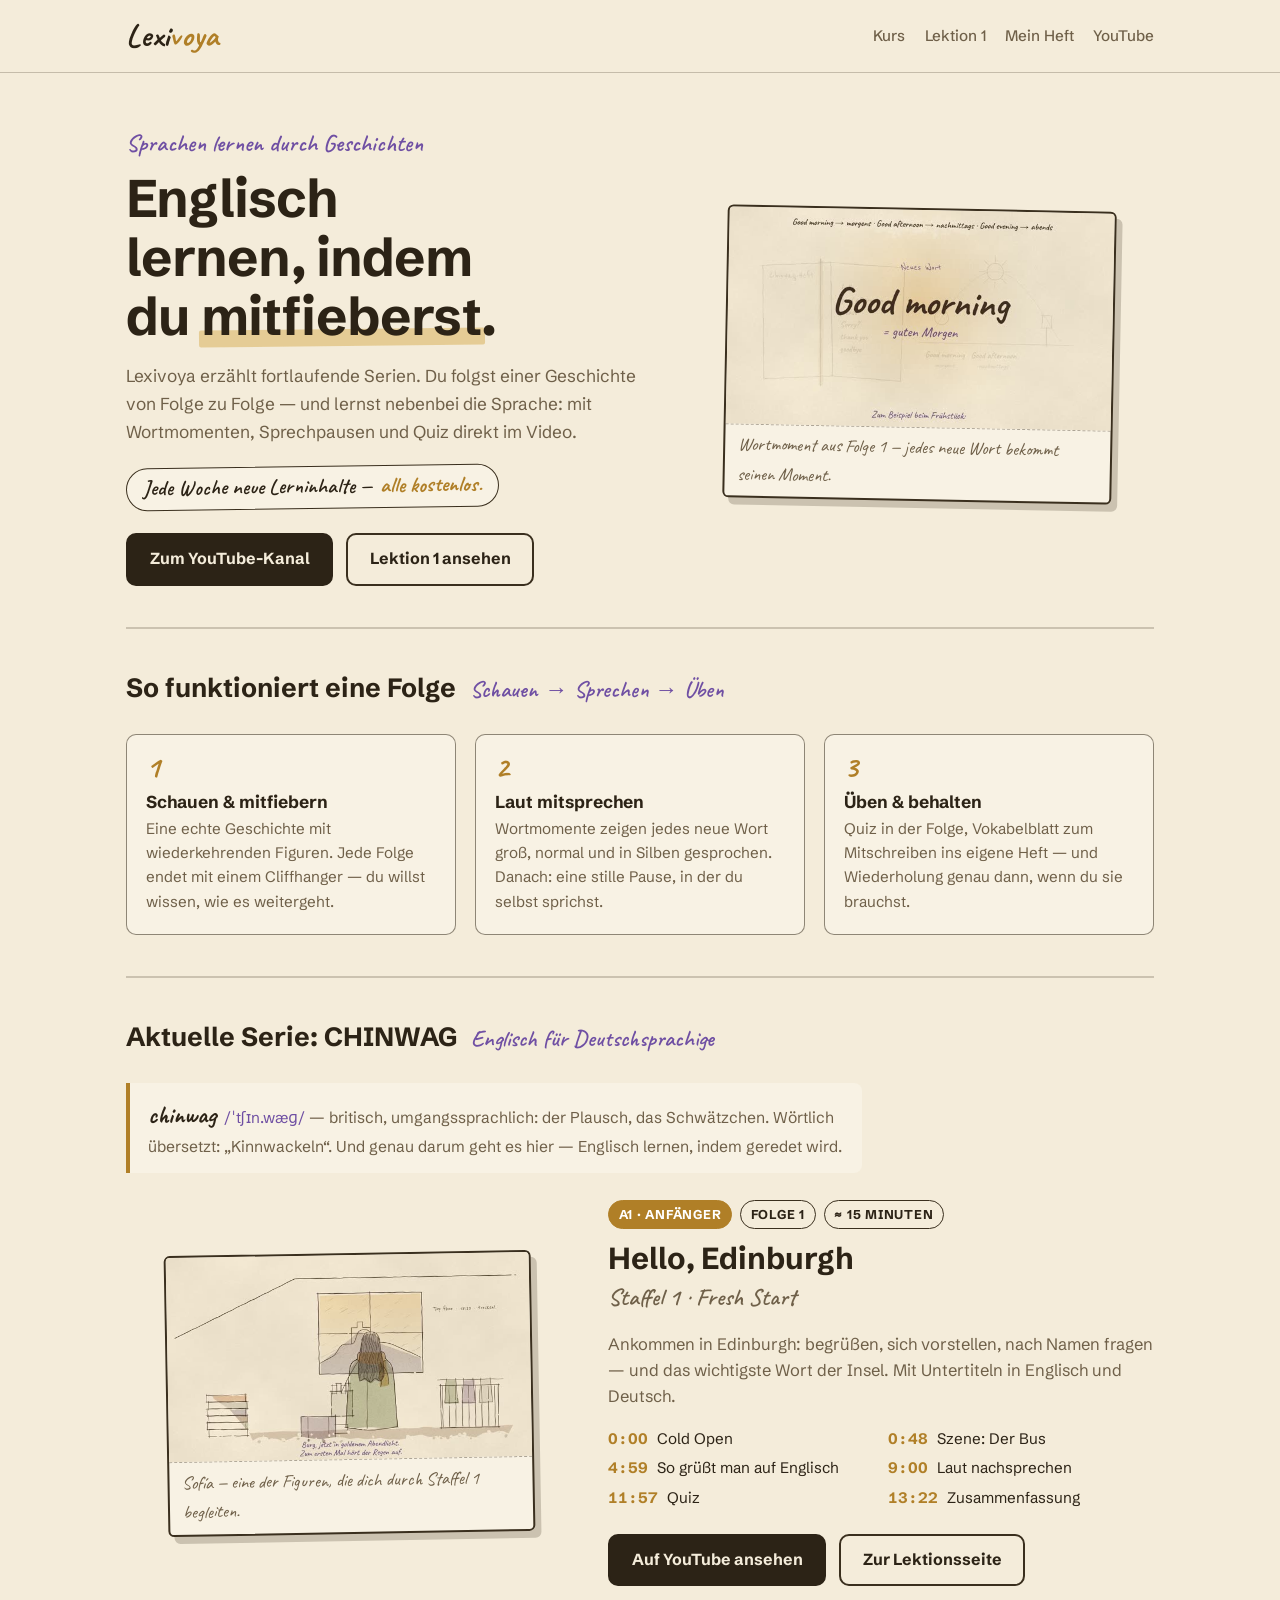
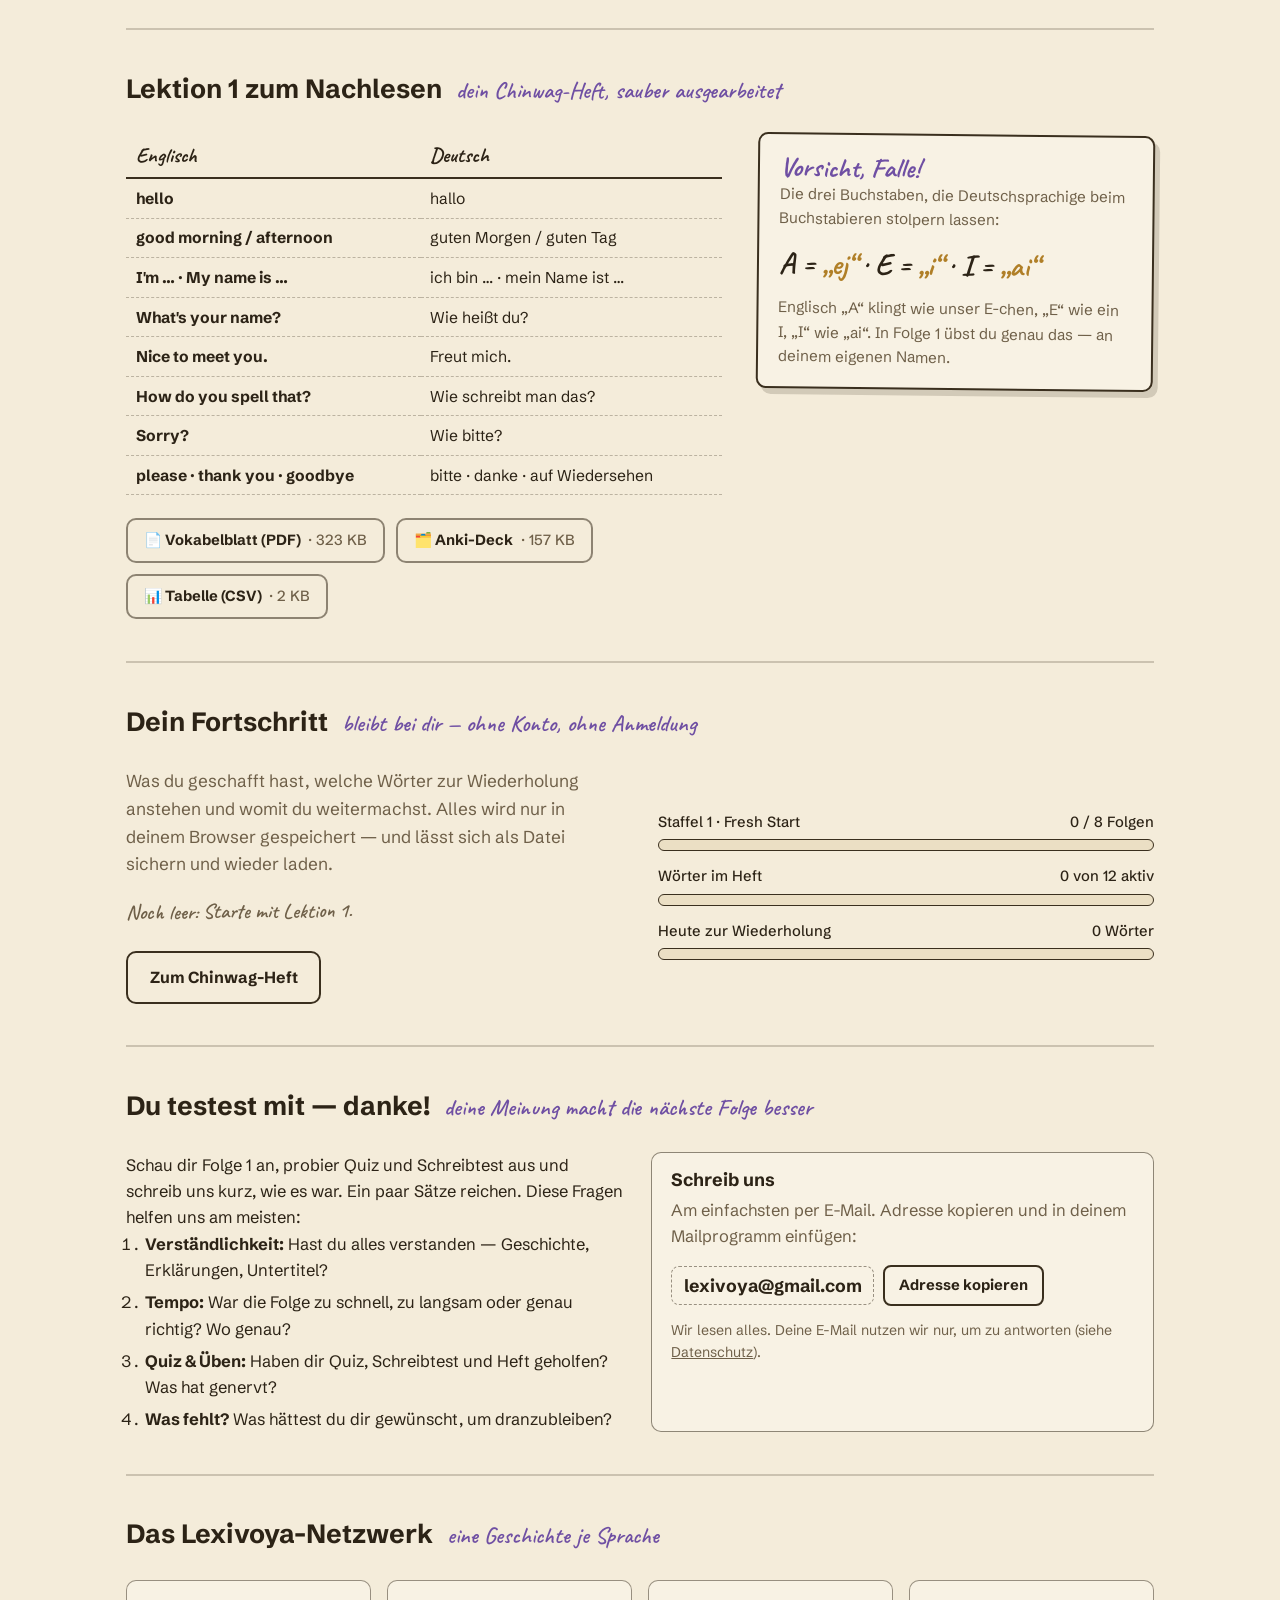
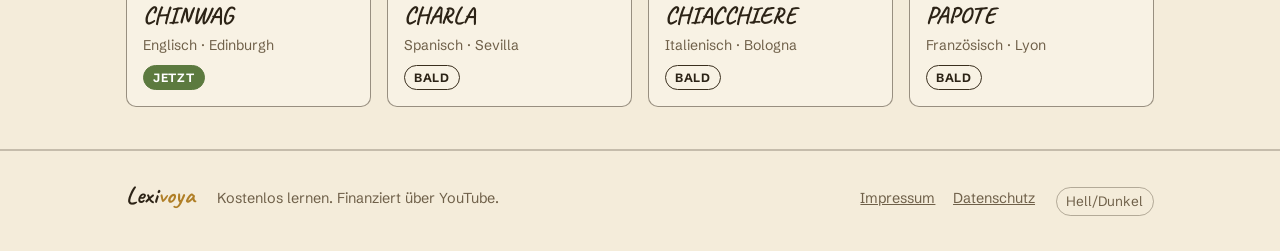
==== index.html @ 8bb56c58 "Aussprache-Übung: Fehlerwege der Spracherkennung, Plattform-Hinweise, Doppelung „Und laut?“ entfernt" ====
<!doctype html>
<html lang="de">
<head>
<meta charset="utf-8">
<meta name="viewport" content="width=device-width, initial-scale=1, viewport-fit=cover">
<meta name="robots" content="noindex, nofollow">
<title>Lexivoya — Englisch lernen mit Geschichten</title>
<meta name="description" content="Englisch lernen mit einer fortlaufenden Geschichte: CHINWAG, Folge 1 „Hello, Edinburgh“. Kostenlos, ohne Anmeldung.">
<meta name="color-scheme" content="light dark">
<link rel="icon" href="/favicon.svg" type="image/svg+xml">
<link rel="stylesheet" href="/css/vorlage.css?v=bb958af956">
<link rel="stylesheet" href="/css/lexivoya.css?v=bb958af956">
<script id="lexivoya-daten" type="application/json">{"kurs":{"name":"CHINWAG","staffel":"Staffel 1 · Fresh Start","folgen":8},"folgen":[{"id":"A1-K01-S01","nr":1,"titel":"Hello, Edinburgh","url":"/chinwag/folge-1/","youtube":"1NfgUpY-cPU","dauer":906.6,"quiz":[{"id":"s08-02","t":735.91,"frage":"Es ist drei Uhr nachmittags. Du steigst in einen Bus. Wie grüßt du?","optionen":["Good morning.","Good afternoon.","Goodbye."],"richtig":1,"erklaerung":"„Good afternoon!“ Mit „goodbye“ wärst du schon wieder ausgestiegen, bevor der Bus losfährt."},{"id":"s08-04","t":761.2,"frage":"Jemand fragt dich: „How do you spell that?\" Was sollst du tun?","optionen":["Danke sagen.","Deinen Namen buchstabieren.","Eine Zahl nennen."],"richtig":1,"erklaerung":"buchstabieren. Und denk an die Falle: Das englische I klingt wie „ai“. Sonst heißt du am Ende Sophia."},{"id":"s08-06","t":788.05,"frage":"Mr MacLeod sagt: „Your key. Number seven.\" Welche Nummer hat Sofías Wohnung?","optionen":["Sechs.","Sieben.","Elf."],"richtig":1,"erklaerung":"sieben. „Seven.“ Im obersten Stock. Ohne Aufzug. Natürlich."}],"woerter":["hello","good-afternoon","please","sorry","thank-you","goodbye","good-morning","i-m","my-name-is","what-s-your-name","nice-to-meet-you","how-do-you-spell-that"]}],"woerter":{"hello":{"en":"hello","de":"hallo","beispiel":"Hello, Edinburgh!","audio":"/audio/a1-k01-s01/hello.mp3","beispiel_audio":"/audio/a1-k01-s01/hello-beispiel.mp3"},"good-afternoon":{"en":"good afternoon","de":"guten Tag (nachmittags)","beispiel":"Good afternoon, Sofía!","audio":"/audio/a1-k01-s01/good-afternoon.mp3","beispiel_audio":"/audio/a1-k01-s01/good-afternoon-beispiel.mp3"},"please":{"en":"please","de":"bitte","beispiel":"Edinburgh, please.","audio":"/audio/a1-k01-s01/please.mp3","beispiel_audio":"/audio/a1-k01-s01/please-beispiel.mp3"},"sorry":{"en":"Sorry?","de":"Wie bitte?","beispiel":"Sorry? Cockburn Street?","audio":"/audio/a1-k01-s01/sorry.mp3","beispiel_audio":"/audio/a1-k01-s01/sorry-beispiel.mp3"},"thank-you":{"en":"thank you","de":"danke","beispiel":"Thank you, Mr MacLeod!","audio":"/audio/a1-k01-s01/thank-you.mp3","beispiel_audio":"/audio/a1-k01-s01/thank-you-beispiel.mp3"},"goodbye":{"en":"goodbye","de":"auf Wiedersehen","beispiel":"Goodbye, Mr MacLeod!","audio":"/audio/a1-k01-s01/goodbye.mp3","beispiel_audio":"/audio/a1-k01-s01/goodbye-beispiel.mp3"},"good-morning":{"en":"good morning","de":"guten Morgen","beispiel":"Good morning, Mr MacLeod!","audio":"/audio/a1-k01-s01/good-morning.mp3","beispiel_audio":"/audio/a1-k01-s01/good-morning-beispiel.mp3"},"i-m":{"en":"I'm","de":"ich bin","beispiel":"I'm Sofía.","audio":"/audio/a1-k01-s01/i-m.mp3","beispiel_audio":"/audio/a1-k01-s01/i-m-beispiel.mp3"},"my-name-is":{"en":"My name is …","de":"mein Name ist …","beispiel":"My name is Sofía Marín.","audio":"/audio/a1-k01-s01/my-name-is.mp3","beispiel_audio":"/audio/a1-k01-s01/my-name-is-beispiel.mp3"},"what-s-your-name":{"en":"What's your name?","de":"Wie heißt du? / Wie heißen Sie?","beispiel":"Hello! What's your name?","audio":"/audio/a1-k01-s01/what-s-your-name.mp3","beispiel_audio":"/audio/a1-k01-s01/what-s-your-name-beispiel.mp3"},"nice-to-meet-you":{"en":"Nice to meet you.","de":"Freut mich.","beispiel":"Hello, I'm Sofía. Nice to meet you.","audio":"/audio/a1-k01-s01/nice-to-meet-you.mp3","beispiel_audio":"/audio/a1-k01-s01/nice-to-meet-you-beispiel.mp3"},"how-do-you-spell-that":{"en":"How do you spell that?","de":"Wie schreibt man das?","beispiel":"Cockburn Street? How do you spell that?","audio":"/audio/a1-k01-s01/how-do-you-spell-that.mp3","beispiel_audio":"/audio/a1-k01-s01/how-do-you-spell-that-beispiel.mp3"}},"kompetenzen":[{"ziel":"Auf Englisch grüßen und dich verabschieden — passend zur Tageszeit","kannst":"Du kannst auf Englisch grüßen und dich verabschieden — passend zur Tageszeit.","woerter":["hello","good-morning","good-afternoon","goodbye"]},{"ziel":"Dich auf Englisch vorstellen","kannst":"Du kannst dich auf Englisch vorstellen.","woerter":["i-m","my-name-is","nice-to-meet-you"]},{"ziel":"Nach einem Namen fragen und um Buchstabieren bitten","kannst":"Du kannst nach einem Namen fragen und darum bitten, ihn zu buchstabieren.","woerter":["what-s-your-name","how-do-you-spell-that"]},{"ziel":"Höflich bitten, danken und nachfragen","kannst":"Du kannst höflich bitten, danken und nachfragen, wenn du etwas nicht verstanden hast.","woerter":["please","thank-you","sorry"]}]}</script>
<script src="/js/lernstand.js?v=bb958af956"></script>
</head>
<body>
<header><div class="wrap nav">
  <a class="wordmark" href="/">Lexi<span>voya</span></a>
  <nav aria-label="Hauptnavigation">
    <a href="/#kurs">Kurs</a>
    <a href="/chinwag/folge-1/">Lektion&nbsp;1</a>
    <a href="/heft/">Mein Heft</a>
    <a href="https://www.youtube.com/@Lexivoya" rel="noopener">YouTube</a>
  </nav>
</div></header>

<main id="top">
<div class="wrap">

<section class="hero">
  <div>
    <p class="kicker">Sprachen lernen durch Geschichten</p>
    <h1>Englisch lernen, indem du <em>mitfieberst</em>.</h1>
    <p class="lede">Lexivoya erzählt fortlaufende Serien. Du folgst einer Geschichte von Folge zu Folge — und lernst nebenbei die Sprache: mit Wortmomenten, Sprechpausen und Quiz direkt im Video.</p>
    <p class="promise">Jede Woche neue Lerninhalte — <b>alle kostenlos.</b></p>
    <div class="ctas">
      <a class="btn btn-primary" href="https://www.youtube.com/@Lexivoya" rel="noopener">Zum YouTube-Kanal</a>
      <a class="btn btn-ghost" href="/chinwag/folge-1/">Lektion 1 ansehen</a>
    </div>
  </div>
  <figure class="still">
    <img src="/bilder/a1-k01-s01-hero-1280.jpg" srcset="/bilder/a1-k01-s01-hero-640.jpg 640w, /bilder/a1-k01-s01-hero-1280.jpg 1280w" sizes="(max-width:820px) 100vw, 520px" alt="Standbild aus Folge 1: Wortmoment „Good morning“ mit Übersetzung „guten Morgen“ im Urban-Sketch-Stil" width="1280" height="720" decoding="async">
    <figcaption>Wortmoment aus Folge 1 — jedes neue Wort bekommt seinen Moment.</figcaption>
  </figure>
</section>

<hr class="rule">

<section id="methode">
  <div class="sec-head"><h2>So funktioniert eine Folge</h2><span class="hand">Schauen → Sprechen → Üben</span></div>
  <div class="steps">
    <div class="step"><span class="n">1</span><h3>Schauen &amp; mitfiebern</h3><p>Eine echte Geschichte mit wiederkehrenden Figuren. Jede Folge endet mit einem Cliffhanger — du willst wissen, wie es weitergeht.</p></div>
    <div class="step"><span class="n">2</span><h3>Laut mitsprechen</h3><p>Wortmomente zeigen jedes neue Wort groß, normal und in Silben gesprochen. Danach: eine stille Pause, in der du selbst sprichst.</p></div>
    <div class="step"><span class="n">3</span><h3>Üben &amp; behalten</h3><p>Quiz in der Folge, Vokabelblatt zum Mitschreiben ins eigene Heft — und Wiederholung genau dann, wenn du sie brauchst.</p></div>
  </div>
</section>

<hr class="rule">

<section id="kurs">
  <div class="sec-head"><h2>Aktuelle Serie: CHINWAG</h2><span class="hand">Englisch für Deutschsprachige</span></div>
  <p class="defn"><span class="w">chinwag</span> <span class="ipa">/ˈtʃɪn.wæɡ/</span> — britisch, umgangssprachlich: der Plausch, das Schwätzchen. Wörtlich übersetzt: „Kinnwackeln“. Und genau darum geht es hier — Englisch lernen, indem geredet wird.</p>
  <div class="course">
    <figure class="still" style="transform:rotate(-1deg)">
      <img src="/bilder/a1-k01-s01-kurs-1280.jpg" srcset="/bilder/a1-k01-s01-kurs-640.jpg 640w, /bilder/a1-k01-s01-kurs-1280.jpg 1280w" sizes="(max-width:820px) 100vw, 520px" alt="Standbild aus Folge 1: Sofía am Dachfenster, draußen die Burg im Abendlicht" width="1280" height="720" loading="lazy" decoding="async">
      <figcaption>Sofía — eine der Figuren, die dich durch Staffel 1 begleiten.</figcaption>
    </figure>
    <div>
      <div class="meta-row">
        <span class="chip acc">A1 · Anfänger</span>
        <span class="chip">Folge 1</span>
        <span class="chip">≈ 15 Minuten</span>
      </div>
      <h3>Hello, Edinburgh</h3>
      <p class="sub">Staffel 1 · Fresh Start</p>
      <p class="desc">Ankommen in Edinburgh: begrüßen, sich vorstellen, nach Namen fragen — und das wichtigste Wort der Insel. Mit Untertiteln in Englisch und Deutsch.</p>
      <ul class="chapters">
        <li><span class="t">0:00</span><span>Cold Open</span></li>
        <li><span class="t">0:48</span><span>Szene: Der Bus</span></li>
        <li><span class="t">4:59</span><span>So grüßt man auf Englisch</span></li>
        <li><span class="t">9:00</span><span>Laut nachsprechen</span></li>
        <li><span class="t">11:57</span><span>Quiz</span></li>
        <li><span class="t">13:22</span><span>Zusammenfassung</span></li>
      </ul>
      <div class="ctas">
        <a class="btn btn-primary" href="https://youtu.be/1NfgUpY-cPU" rel="noopener">Auf YouTube ansehen</a>
        <a class="btn btn-ghost" href="/chinwag/folge-1/">Zur Lektionsseite</a>
      </div>
    </div>
  </div>
</section>

<hr class="rule">

<section id="lektion">
  <div class="sec-head"><h2>Lektion 1 zum Nachlesen</h2><span class="hand">dein Chinwag-Heft, sauber ausgearbeitet</span></div>
  <div class="lesson">
    <div>
      <div class="table-scroll"><table>
        <tr><th>Englisch</th><th>Deutsch</th></tr>
        <tr><td class="en">hello</td><td>hallo</td></tr>
        <tr><td class="en">good morning / afternoon</td><td>guten Morgen / guten Tag</td></tr>
        <tr><td class="en">I'm … · My name is …</td><td>ich bin … · mein Name ist …</td></tr>
        <tr><td class="en">What's your name?</td><td>Wie heißt du?</td></tr>
        <tr><td class="en">Nice to meet you.</td><td>Freut mich.</td></tr>
        <tr><td class="en">How do you spell that?</td><td>Wie schreibt man das?</td></tr>
        <tr><td class="en">Sorry?</td><td>Wie bitte?</td></tr>
        <tr><td class="en">please · thank you · goodbye</td><td>bitte · danke · auf Wiedersehen</td></tr>
      </table></div>
      <div class="downloads">
        <a class="dl" href="/downloads/chinwag-a1-k01-vokabelblatt.pdf" download>📄 Vokabelblatt (PDF) <span class="muted" style="font-weight:500">· 323 KB</span></a>
        <a class="dl" href="/downloads/chinwag-a1-k01-anki.apkg" download>🗂️ Anki-Deck <span class="muted" style="font-weight:500">· 157 KB</span></a>
        <a class="dl" href="/downloads/chinwag-a1-k01-vokabeln.csv" download>📊 Tabelle (CSV) <span class="muted" style="font-weight:500">· 2 KB</span></a>
      </div>
    </div>
    <aside class="falle">
      <h3>Vorsicht, Falle!</h3>
      <p>Die drei Buchstaben, die Deutschsprachige beim Buchstabieren stolpern lassen:</p>
      <p class="big">A = <b>„ej“</b> · E = <b>„i“</b> · I = <b>„ai“</b></p>
      <p>Englisch „A“ klingt wie unser E-chen, „E“ wie ein I, „I“ wie „ai“. In Folge 1 übst du genau das — an deinem eigenen Namen.</p>
    </aside>
  </div>
</section>

<hr class="rule">

<section id="dashboard">
  <div class="sec-head"><h2>Dein Fortschritt</h2><span class="hand">bleibt bei dir — ohne Konto, ohne Anmeldung</span></div>
  <div class="dash">
    <div>
      <p class="lede" style="margin-top:0">Was du geschafft hast, welche Wörter zur Wiederholung anstehen und womit du weitermachst. Alles wird nur in deinem Browser gespeichert — und lässt sich als Datei sichern und wieder laden.</p>
      <p class="dash-note" id="dash-note">Noch leer: Starte mit Lektion 1.</p>
      <div class="ctas"><a class="btn btn-ghost" href="/heft/">Zum Chinwag-Heft</a></div>
    </div>
    <div class="bars">
      <div class="bar" id="b-folgen"><label><span>Staffel 1 · Fresh Start</span><span>0 / 8 Folgen</span></label><div class="track"><div class="fill" style="width:0"></div></div></div>
      <div class="bar v" id="b-heft"><label><span>Wörter im Heft</span><span>0 aktiv</span></label><div class="track"><div class="fill" style="width:0"></div></div></div>
      <div class="bar" id="b-heute"><label><span>Heute zur Wiederholung</span><span>0 Wörter</span></label><div class="track"><div class="fill" style="width:0"></div></div></div>
    </div>
  </div>
</section>

<hr class="rule">

<section id="feedback">
  <div class="sec-head"><h2>Du testest mit — danke!</h2><span class="hand">deine Meinung macht die nächste Folge besser</span></div>
  <div class="zwei">
    <div>
      <p>Schau dir Folge 1 an, probier Quiz und Schreibtest aus und schreib uns kurz, wie es war. Ein paar Sätze reichen. Diese Fragen helfen uns am meisten:</p>
      <ol class="fragen">
        <li><b>Verständlichkeit:</b> Hast du alles verstanden — Geschichte, Erklärungen, Untertitel?</li>
        <li><b>Tempo:</b> War die Folge zu schnell, zu langsam oder genau richtig? Wo genau?</li>
        <li><b>Quiz &amp; Üben:</b> Haben dir Quiz, Schreibtest und Heft geholfen? Was hat genervt?</li>
        <li><b>Was fehlt?</b> Was hättest du dir gewünscht, um dranzubleiben?</li>
      </ol>
    </div>
    <div class="karte">
      <h3>Schreib uns</h3>
      <p class="muted">Am einfachsten per E-Mail. Adresse kopieren und in deinem Mailprogramm einfügen:</p>
      <p class="mail"><code id="mail">lexivoya@gmail.com</code><button class="btn btn-ghost btn-klein" id="mail-kopieren" type="button">Adresse kopieren</button></p>
      <p class="hinweis" style="margin-top:.8rem">Wir lesen alles. Deine E-Mail nutzen wir nur, um zu antworten (siehe <a href="/datenschutz/">Datenschutz</a>).</p>
    </div>
  </div>
</section>

<hr class="rule">

<section id="serien">
  <div class="sec-head"><h2>Das Lexivoya-Netzwerk</h2><span class="hand">eine Geschichte je Sprache</span></div>
  <div class="series">
    <div class="serie"><div class="name">CHINWAG</div><div class="lang">Englisch · Edinburgh</div><span class="state live">Jetzt</span></div>
    <div class="serie"><div class="name">CHARLA</div><div class="lang">Spanisch · Sevilla</div><span class="state">Bald</span></div>
    <div class="serie"><div class="name">CHIACCHIERE</div><div class="lang">Italienisch · Bologna</div><span class="state">Bald</span></div>
    <div class="serie"><div class="name">PAPOTE</div><div class="lang">Französisch · Lyon</div><span class="state">Bald</span></div>
  </div>
</section>

</div>

</main>

<footer><div class="wrap foot">
  <span class="wordmark">Lexi<span style="color:var(--accent)">voya</span></span>
  <span>Kostenlos lernen. Finanziert über YouTube.</span>
  <nav aria-label="Rechtliches"><a href="/impressum/">Impressum</a><a href="/datenschutz/">Datenschutz</a><button class="thema" type="button">Hell/Dunkel</button></nav>
</div></footer>
<script src="/js/start.js?v=bb958af956"></script>
</body>
</html>
---- css/vorlage.css ----
/* Aus der abgenommenen Vorlage website/vorlage/startseite.html übernommen (unverändert). Ergänzungen: lexivoya.css */
/* Layout: eine ruhige Papierbahn, Inhalte als "ins Heft gezeichnete" Abschnitte mit Tusche-Linien */
:root{
  --paper:#f4ecda; --paper-2:#ebdfc4; --ink:#2c2316; --ink-soft:#6f6049;
  --accent:#b07f27; --accent-soft:#d9b25e; --violet:#6f4fa3; --line:#3a2f1e;
  --card:#f8f2e4; --ok:#5c7a3f;
  --hand:'Caveat',cursive; --body:'Schibsted Grotesk',system-ui,sans-serif;
}
@media (prefers-color-scheme: dark){ :root:not([data-theme="light"]){
  --paper:#211b10; --paper-2:#191408; --ink:#efe6d0; --ink-soft:#b5a786;
  --accent:#d2a243; --accent-soft:#8a6a24; --violet:#b9a0e8; --line:#efe6d0;
  --card:#2a2315; --ok:#9dbb77; color-scheme:dark;
}}
:root[data-theme="dark"]{
  --paper:#211b10; --paper-2:#191408; --ink:#efe6d0; --ink-soft:#b5a786;
  --accent:#d2a243; --accent-soft:#8a6a24; --violet:#b9a0e8; --line:#efe6d0;
  --card:#2a2315; --ok:#9dbb77; color-scheme:dark;
}
*{box-sizing:border-box}
body{background:var(--paper); color:var(--ink); font-family:var(--body); line-height:1.6; font-size:16.5px;}
.wrap{max-width:1060px; margin:0 auto; padding-left:max(16px,env(safe-area-inset-left,0px)); padding-right:max(16px,env(safe-area-inset-right,0px));}
h1,h2,h3{text-wrap:balance; line-height:1.12; margin:0}
p{margin:0}
a{color:inherit}
/* Header */
header{position:sticky; top:env(safe-area-inset-top,0px); z-index:9; background:color-mix(in srgb, var(--paper) 88%, transparent); backdrop-filter:blur(6px); border-bottom:1.5px solid color-mix(in srgb, var(--line) 25%, transparent);}
body::before{content:""; position:fixed; inset:0 0 auto; height:env(safe-area-inset-top,0px); z-index:10; background:var(--paper);}
.nav{display:flex; align-items:center; gap:1.4rem; padding-block:.65rem;}
.wordmark{font-family:var(--hand); font-weight:700; font-size:2rem; letter-spacing:.01em; text-decoration:none; color:var(--ink);}
.wordmark span{color:var(--accent)}
.nav nav{margin-left:auto; display:flex; gap:1.2rem; flex-wrap:wrap;}
.nav nav a{text-decoration:none; font-size:.95rem; font-weight:500; color:var(--ink-soft);}
.nav nav a:hover{color:var(--ink)}
/* Hero */
.hero{display:grid; grid-template-columns:1.05fr .95fr; gap:2.5rem; align-items:center; padding-block:3.2rem 2.6rem;}
.kicker{font-family:var(--hand); font-size:1.5rem; font-weight:600; color:var(--violet); margin-bottom:.4rem;}
.hero h1{font-size:clamp(2.1rem,5vw,3.3rem); font-weight:700; letter-spacing:-.015em;}
.hero h1 em{font-style:normal; position:relative; white-space:nowrap;}
.hero h1 em::after{content:""; position:absolute; left:-2px; right:-4px; bottom:.06em; height:.32em; background:var(--accent-soft); opacity:.55; z-index:-1; transform:rotate(-.6deg); border-radius:2px;}
.lede{margin-top:1rem; max-width:34rem; color:var(--ink-soft); font-size:1.08rem;}
.promise{display:inline-flex; align-items:center; gap:.5rem; margin-top:1.3rem; font-family:var(--hand); font-size:1.35rem; font-weight:600; color:var(--ink); border:1.8px solid var(--line); border-radius:999px; padding:.15rem 1rem .25rem; transform:rotate(-.8deg); background:var(--card);}
.promise b{color:var(--accent); font-weight:700;}
.ctas{display:flex; gap:.8rem; margin-top:1.5rem; flex-wrap:wrap;}
.btn{display:inline-block; text-decoration:none; font-weight:700; font-size:1rem; padding:.72rem 1.35rem; border-radius:10px; border:2px solid var(--line);}
.btn-primary{background:var(--ink); color:var(--paper); border-color:var(--ink);}
.btn-primary:hover{background:var(--accent); border-color:var(--accent); color:#fff;}
.btn-ghost{background:transparent; color:var(--ink);}
.btn-ghost:hover{background:var(--card)}
.still{position:relative; border:2px solid var(--line); border-radius:6px; overflow:hidden; box-shadow:6px 7px 0 color-mix(in srgb, var(--line) 22%, transparent); transform:rotate(1.1deg); background:var(--card);}
.still img{display:block; width:100%; max-width:100%; height:auto;}
.still figcaption{font-family:var(--hand); font-size:1.15rem; color:var(--ink-soft); padding:.35rem .8rem .45rem; border-top:1.5px dashed color-mix(in srgb, var(--line) 40%, transparent);}
/* Sections */
section{padding-block:2.6rem;}
.rule{border:none; border-top:2px solid var(--line); opacity:.22; margin:0;}
.sec-head{display:flex; align-items:baseline; gap:.9rem; margin-bottom:1.6rem; flex-wrap:wrap;}
.sec-head h2{font-size:1.65rem; font-weight:700;}
.sec-head .hand{font-family:var(--hand); font-size:1.45rem; font-weight:600; color:var(--violet);}
/* Steps */
.steps{display:grid; grid-template-columns:repeat(3,1fr); gap:1.2rem;}
.step{background:var(--card); border:1.8px solid color-mix(in srgb, var(--line) 55%, transparent); border-radius:10px; padding:1.1rem 1.2rem 1.25rem;}
.step .n{font-family:var(--hand); font-weight:700; font-size:1.9rem; color:var(--accent); line-height:1;}
.step h3{font-size:1.08rem; margin:.45rem 0 .35rem;}
.step p{font-size:.95rem; color:var(--ink-soft);}
/* Woerterbuch-Karte */
.defn{background:var(--card); border-left:4px solid var(--accent); border-radius:0 8px 8px 0; padding:.75rem 1.1rem .85rem; margin-bottom:1.7rem; max-width:46rem; font-size:.98rem; color:var(--ink-soft);}
.defn .w{font-family:var(--hand); font-size:1.55rem; font-weight:700; color:var(--ink); margin-right:.3rem;}
.defn .ipa{color:var(--violet); font-size:.95rem;}
/* Course card */
.course{display:grid; grid-template-columns:.9fr 1.1fr; gap:2.2rem; align-items:center;}
.meta-row{display:flex; gap:.5rem; flex-wrap:wrap; margin-bottom:.8rem;}
.chip{font-size:.8rem; font-weight:700; letter-spacing:.06em; text-transform:uppercase; padding:.18rem .6rem; border-radius:999px; border:1.5px solid var(--line);}
.chip.acc{background:var(--accent); border-color:var(--accent); color:#fff;}
.course h3{font-size:1.9rem; font-weight:700;}
.course .sub{font-family:var(--hand); font-size:1.5rem; color:var(--ink-soft); font-weight:600; margin-top:.15rem;}
.course p.desc{margin-top:.9rem; color:var(--ink-soft);}
.chapters{margin:1.1rem 0 0; padding:0; list-style:none; display:grid; grid-template-columns:1fr 1fr; gap:.3rem .9rem; font-size:.95rem;}
.chapters li{display:flex; gap:.55rem; align-items:baseline; min-width:0;}
.chapters .t{font-variant-numeric:tabular-nums; color:var(--accent); font-weight:700; flex:none;}
/* Lesson preview */
.lesson{display:grid; grid-template-columns:1.2fr .8fr; gap:2.2rem; align-items:start;}
table{width:100%; border-collapse:collapse; font-size:.98rem;}
th{font-family:var(--hand); font-size:1.3rem; font-weight:700; text-align:left; padding:.3rem .6rem; border-bottom:2px solid var(--line);}
td{padding:.42rem .6rem; border-bottom:1.5px dashed color-mix(in srgb, var(--line) 30%, transparent);}
td.en{font-weight:700;}
.table-scroll{overflow-x:auto;}
.falle{background:var(--card); border:2px solid var(--line); border-radius:10px; padding:1.1rem 1.25rem; transform:rotate(.6deg); box-shadow:5px 6px 0 color-mix(in srgb, var(--line) 18%, transparent);}
.falle h3{font-family:var(--hand); font-size:1.7rem; color:var(--violet);}
.falle .big{font-family:var(--hand); font-size:1.9rem; font-weight:700; margin:.5rem 0; color:var(--ink);}
.falle .big b{color:var(--accent);}
.falle p{font-size:.95rem; color:var(--ink-soft);}
.downloads{margin-top:1.4rem; display:flex; gap:.7rem; flex-wrap:wrap;}
.dl{display:inline-flex; align-items:center; gap:.45rem; font-weight:700; font-size:.92rem; border:2px dashed color-mix(in srgb, var(--line) 55%, transparent); color:var(--ink-soft); border-radius:10px; padding:.55rem 1rem;}
.dl .soon{font-family:var(--hand); font-size:1.05rem; color:var(--accent); font-weight:600;}
/* Dashboard teaser */
.dash{display:grid; grid-template-columns:1fr 1fr; gap:2.2rem; align-items:center;}
.bars{display:grid; gap:.9rem;}
.bar label{display:flex; justify-content:space-between; font-size:.92rem; font-weight:500; margin-bottom:.3rem;}
.bar .track{height:12px; border:1.5px solid var(--line); border-radius:999px; overflow:hidden; background:var(--paper-2);}
.bar .fill{height:100%; background:var(--accent); border-radius:999px;}
.bar.v .fill{background:var(--violet);}
.dash-note{font-family:var(--hand); font-size:1.3rem; color:var(--ink-soft); font-weight:600; margin-top:1rem; transform:rotate(-.5deg);}
/* Series strip */
.series{display:grid; grid-template-columns:repeat(4,1fr); gap:1rem;}
.serie{border:1.8px solid color-mix(in srgb, var(--line) 50%, transparent); border-radius:10px; padding:.9rem 1rem 1rem; background:var(--card);}
.serie .name{font-family:var(--hand); font-weight:700; font-size:1.5rem;}
.serie .lang{font-size:.88rem; color:var(--ink-soft);}
.serie .state{display:inline-block; margin-top:.5rem; font-size:.75rem; font-weight:700; letter-spacing:.07em; text-transform:uppercase; padding:.14rem .55rem; border-radius:999px; border:1.5px solid var(--line);}
.serie .state.live{background:var(--ok); border-color:var(--ok); color:#fff;}
/* Footer */
footer{border-top:2px solid color-mix(in srgb, var(--line) 25%, transparent); padding-block:1.6rem 2.2rem; font-size:.9rem; color:var(--ink-soft);}
.foot{display:flex; gap:1.4rem; flex-wrap:wrap; align-items:baseline;}
.foot .wordmark{font-size:1.5rem;}
.foot nav{margin-left:auto; display:flex; gap:1.1rem;}
.foot a{color:var(--ink-soft)}
@media (max-width:820px){
  .hero,.course,.lesson,.dash{grid-template-columns:1fr; gap:1.6rem;}
  .steps{grid-template-columns:1fr;}
  .series{grid-template-columns:1fr 1fr;}
  .chapters{grid-template-columns:1fr;}
  section{padding-block:2rem;}
}
@media (prefers-reduced-motion:reduce){ *{transition:none!important} }
---- css/lexivoya.css ----
/* Lexivoya · Ergänzungen zur Vorlage (vorlage.css). Schriften liegen auf derselben Seite (kein Google-Fonts-Abruf). */
@font-face{font-family:'Caveat'; src:url(/fonts/Caveat.ttf) format('truetype'); font-weight:400 700; font-display:swap;}
@font-face{font-family:'Schibsted Grotesk'; src:url(/fonts/SchibstedGrotesk.ttf) format('truetype'); font-weight:400 900; font-style:normal; font-display:swap;}
@font-face{font-family:'Schibsted Grotesk'; src:url(/fonts/SchibstedGrotesk-Italic.ttf) format('truetype'); font-weight:400 900; font-style:italic; font-display:swap;}

html{-webkit-text-size-adjust:100%;}
[hidden]{display:none !important;}
body{margin:0; overflow-x:hidden;}
img{max-width:100%; height:auto;}
:focus-visible{outline:3px solid var(--accent); outline-offset:2px; border-radius:4px;}
.nav nav a[aria-current="page"]{color:var(--ink); text-decoration:underline; text-decoration-color:var(--accent); text-decoration-thickness:2px; text-underline-offset:4px;}
@media (max-width:640px){
  .nav{flex-wrap:wrap; gap:.2rem 1rem;}
  .nav nav{margin-left:0; width:100%; gap:.9rem; overflow-x:auto; flex-wrap:nowrap; padding-bottom:.2rem;}
  .nav nav a{white-space:nowrap;}
  .wordmark{font-size:1.7rem;}
}
button{font:inherit; color:inherit; cursor:pointer;}
button.btn{background:transparent;}
button.btn-primary{background:var(--ink); color:var(--paper);}
.btn:disabled{opacity:.45; cursor:default;}
.btn-klein{padding:.4rem .85rem; font-size:.92rem; border-radius:8px;}
.hand{font-family:var(--hand);}
.muted{color:var(--ink-soft);}
.hinweis{font-size:.88rem; color:var(--ink-soft);}
.sr-only{position:absolute; width:1px; height:1px; overflow:hidden; clip:rect(0 0 0 0); white-space:nowrap;}
.bald{font-family:var(--hand); font-size:1.15rem; font-weight:600; color:var(--accent);}
.karte{background:var(--card); border:1.8px solid color-mix(in srgb, var(--line) 55%, transparent); border-radius:10px; padding:1.1rem 1.2rem 1.25rem;}
.karte h3{font-size:1.12rem; margin-bottom:.4rem;}
.zwei{display:grid; grid-template-columns:1fr 1fr; gap:1.4rem;}
@media (max-width:820px){ .zwei{grid-template-columns:1fr;} }

/* Downloads: aktiv statt "bald" */
a.dl{text-decoration:none; border-style:solid; color:var(--ink);}
a.dl:hover{background:var(--card);}

/* Video mit Klick-zum-Laden */
.player{position:relative; aspect-ratio:16/9; border:2px solid var(--line); border-radius:8px; overflow:hidden; background:var(--paper-2);}
.player img{display:block; width:100%; height:100%; object-fit:cover;}
.player iframe,.player>div{position:absolute; inset:0; width:100%; height:100%; border:0;}
.player .laden{position:absolute; inset:0; display:flex; flex-direction:column; align-items:center; justify-content:center; gap:.7rem; background:color-mix(in srgb, var(--paper) 35%, transparent); border:0; width:100%; padding:1rem;}
.player .laden .knopf{display:inline-flex; align-items:center; gap:.5rem; background:var(--ink); color:var(--paper); font-weight:700; padding:.7rem 1.3rem; border-radius:999px; font-size:1.05rem;}
.player .laden .knopf::before{content:""; border-left:14px solid currentColor; border-top:9px solid transparent; border-bottom:9px solid transparent;}
.player .laden small{max-width:30rem; text-align:center; background:var(--card); border-radius:8px; padding:.35rem .7rem; font-size:.85rem; color:var(--ink-soft);}
.kapitel-links{margin-top:.8rem;}
.kapitel-links button{background:none; border:0; padding:0; text-align:left; display:flex; gap:.55rem; align-items:baseline;}
.kapitel-links button:hover span:last-child{text-decoration:underline;}

/* Quiz im Video */
.quiz{margin-top:1rem; border:2px solid var(--line); border-radius:10px; padding:1rem 1.2rem 1.2rem; background:var(--card); box-shadow:5px 6px 0 color-mix(in srgb, var(--line) 18%, transparent);}
.quiz[hidden]{display:none;}
.quiz .nr{font-family:var(--hand); font-size:1.4rem; font-weight:700; color:var(--violet);}
.quiz .frage{font-weight:700; font-size:1.08rem; margin:.2rem 0 .8rem;}
.optionen{display:grid; gap:.55rem;}
.optionen button{text-align:left; border:2px solid color-mix(in srgb, var(--line) 55%, transparent); border-radius:10px; padding:.6rem .9rem; background:var(--paper); display:flex; gap:.7rem; align-items:baseline;}
.optionen button b{font-family:var(--hand); font-size:1.35rem; color:var(--accent); line-height:1;}
.optionen button:hover:not(:disabled){border-color:var(--line);}
.optionen button.richtig{border-color:var(--ok); background:color-mix(in srgb, var(--ok) 16%, var(--paper));}
.optionen button.falsch{border-color:#b4543a; background:color-mix(in srgb, #b4543a 12%, var(--paper));}
.rueckmeldung{margin-top:.8rem; font-size:.98rem;}
.rueckmeldung .gut{color:var(--ok); font-weight:700;}
.rueckmeldung .schlecht{color:#b4543a; font-weight:700;}
:root[data-theme="dark"] .rueckmeldung .schlecht, :root[data-theme="dark"] .optionen button.falsch{color:#e9a08a;}
@media (prefers-color-scheme: dark){ :root:not([data-theme="light"]) .rueckmeldung .schlecht{color:#e9a08a;} }
.zeile-knoepfe{display:flex; gap:.6rem; flex-wrap:wrap; margin-top:.9rem;}

/* Vokabeln */
.vok td .bsp{display:block; font-size:.88rem; font-weight:400; color:var(--ink-soft);}
.hoeren{border:1.5px solid color-mix(in srgb, var(--line) 50%, transparent); background:var(--paper); border-radius:999px; width:2.1rem; height:2.1rem; display:inline-grid; place-items:center; padding:0; flex:none;}
.hoeren::before{content:""; border-left:10px solid currentColor; border-top:6px solid transparent; border-bottom:6px solid transparent; margin-left:3px;}
.hoeren.spielt{background:var(--accent-soft);}
details.passiv{margin-top:1.2rem;}
details.passiv summary{cursor:pointer; font-weight:700;}
details.passiv ul{columns:2; gap:1.5rem; padding-left:1.1rem; font-size:.95rem;}
@media (max-width:560px){ details.passiv ul{columns:1;} }

/* Schreibtest */
.schreib{max-width:46rem;}   /* gleiche Breite wie die Aussprache-Karte darunter */
.schreib .zaehler{font-family:var(--hand); font-size:1.3rem; color:var(--ink-soft);}
.schreib .reihe{display:flex; gap:.6rem; align-items:center; margin:.7rem 0;}
.schreib input{flex:1; min-width:0; font:inherit; font-size:1.15rem; padding:.6rem .8rem; border:2px solid var(--line); border-radius:10px; background:var(--paper); color:var(--ink);}
.schreib .loesung{font-family:var(--hand); font-size:1.6rem; font-weight:700;}

/* Heft: Tintenstärke */
.heft-liste{list-style:none; padding:0; margin:0; display:grid; grid-template-columns:repeat(auto-fill,minmax(15rem,1fr)); gap:.2rem 1.4rem;}
.heft-liste li{display:flex; gap:.6rem; align-items:baseline; padding:.35rem 0; border-bottom:1.5px dashed color-mix(in srgb, var(--line) 25%, transparent);}
.heft-liste .w{font-family:var(--hand); font-size:1.55rem; font-weight:700; line-height:1.1;}
.heft-liste .d{font-size:.88rem; color:var(--ink-soft);}
.tinte-neu .w{opacity:.32; font-weight:500;}
.tinte-geuebt .w{opacity:.68; font-weight:600;}
.tinte-fest .w{opacity:1; text-decoration:underline; text-decoration-color:var(--accent); text-decoration-thickness:2px; text-underline-offset:5px;}
.legende{display:flex; gap:1.2rem; flex-wrap:wrap; font-size:.88rem; color:var(--ink-soft); margin-bottom:1rem;}
.legende span b{font-family:var(--hand); font-size:1.3rem;}

/* Stempel */
.stempel-reihe{display:flex; gap:1rem; flex-wrap:wrap;}
.stempel{width:7.2rem; height:7.2rem; border-radius:50%; display:grid; place-items:center; text-align:center; font-family:var(--hand); font-weight:700; line-height:1.05; font-size:1.15rem; border:3px double var(--violet); color:var(--violet); transform:rotate(-8deg); padding:.5rem;}
.stempel small{display:block; font-size:.95rem; font-weight:600;}
.stempel.leer{border:2px dashed color-mix(in srgb, var(--line) 35%, transparent); color:var(--ink-soft); transform:none; opacity:.7; font-weight:500;}

/* Wochenziel */
.ziel-wahl{display:flex; gap:.4rem; flex-wrap:wrap; margin:.6rem 0;}
.ziel-wahl button{width:2.6rem; height:2.6rem; border-radius:50%; border:2px solid color-mix(in srgb, var(--line) 45%, transparent); background:var(--paper); font-weight:700;}
.ziel-wahl button[aria-pressed="true"]{background:var(--ink); color:var(--paper); border-color:var(--ink);}
.punkte{display:flex; gap:.45rem; margin:.5rem 0;}
.punkte i{width:1.1rem; height:1.1rem; border-radius:50%; border:2px solid var(--line); display:inline-block;}
.punkte i.voll{background:var(--accent); border-color:var(--accent);}

/* Kompetenzen */
.kompetenzen{list-style:none; padding:0; margin:0; display:grid; gap:.7rem;}
.kompetenzen li{padding-left:1.8rem; position:relative;}
.kompetenzen li::before{content:"○"; position:absolute; left:0; top:-.05rem; font-size:1.2rem; color:var(--ink-soft);}
.kompetenzen li.ja::before{content:"✓"; color:var(--ok); font-weight:700;}
.kompetenzen li small{display:block; color:var(--ink-soft); font-size:.88rem;}

/* Standbilder */
.galerie{display:grid; grid-template-columns:repeat(3,1fr); gap:1rem;}
.galerie figure{margin:0;}
.galerie .still{transform:none;}
.galerie .still:nth-child(odd){transform:rotate(-.7deg);}
@media (max-width:820px){ .galerie{grid-template-columns:1fr 1fr;} }
@media (max-width:520px){ .galerie{grid-template-columns:1fr;} }

/* Feedback-Abschnitt */
.fragen{margin:0; padding-left:1.2rem; display:grid; gap:.35rem;}
.mail{display:inline-flex; gap:.6rem; align-items:center; flex-wrap:wrap; margin-top:1rem; font-weight:700; font-size:1.1rem;}
.mail code{font-family:inherit; background:var(--card); border:1.5px dashed color-mix(in srgb, var(--line) 50%, transparent); border-radius:8px; padding:.3rem .7rem; user-select:all;}

/* Rechtstexte */
.recht{max-width:44rem; padding-block:2.4rem 3rem;}
.recht h1{font-size:2rem; margin-bottom:.4rem;}
.recht h2{font-size:1.2rem; margin:1.8rem 0 .5rem;}
.recht p,.recht ul{margin:0 0 .8rem;}
.recht address{font-style:normal;}

/* Hell/Dunkel-Schalter */
.thema{background:none; border:1.5px solid color-mix(in srgb, var(--line) 35%, transparent); border-radius:999px; padding:.15rem .6rem; font-size:.85rem; color:var(--ink-soft);}
.foot .thema{margin-left:.2rem;}
@media (max-width:640px){ .promise{display:inline-block; line-height:1.3; padding:.3rem 1rem .4rem;} }

/* Downloads mit Erklärung (Lektionsseite) */
.dl-liste{display:grid; gap:1rem; margin-top:1.4rem;}
.dl-eintrag .hinweis{margin-top:.4rem; max-width:36rem; line-height:1.5;}
.dl-eintrag .hinweis a{color:var(--ink-soft);}

/* Aussprache üben */
.aussprache{max-width:46rem;}
.as-kopf{display:flex; gap:.5rem; align-items:center; flex-wrap:wrap;}
.as-kopf select{font:inherit; font-weight:600; padding:.4rem .6rem; border:2px solid color-mix(in srgb, var(--line) 50%, transparent); border-radius:8px; background:var(--paper); color:var(--ink); min-width:0; flex:1 1 12rem;}
.as-modus{display:inline-flex; border:2px solid color-mix(in srgb, var(--line) 50%, transparent); border-radius:999px; overflow:hidden; margin-left:auto;}
.as-modus button{border:0; background:transparent; padding:.35rem .8rem; font-weight:600; font-size:.9rem; color:var(--ink-soft);}
.as-modus button[aria-pressed="true"]{background:var(--ink); color:var(--paper);}
@media (max-width:560px){ .as-modus{margin-left:0;} }
.as-ziel{font-family:var(--hand); font-size:clamp(1.9rem,6vw,2.6rem); font-weight:700; line-height:1.15; margin-top:1rem;}
.as-schritte{list-style:none; padding:0; margin:1rem 0 .4rem; display:flex; gap:.7rem; flex-wrap:wrap; align-items:center;}
.as-schritte li{display:flex; gap:.6rem; align-items:center;}
.btn.aufnahme-laeuft{background:#b4543a; border-color:#b4543a; color:#fff;}
.as-pegel{width:5.5rem; height:.6rem; border:1.5px solid var(--line); border-radius:999px; overflow:hidden; display:inline-block;}
.as-pegel i{display:block; height:100%; width:0; background:var(--accent); transition:width .08s;}
.as-wellen{margin:.9rem 0 .5rem; display:grid; gap:.25rem;}
.as-wellen figcaption{font-size:.82rem; font-weight:700; letter-spacing:.03em; color:var(--ink-soft); margin-top:.35rem;}
.as-wellen canvas{width:100%; height:80px; display:block; background:var(--paper); border:1.5px solid color-mix(in srgb, var(--line) 30%, transparent); border-radius:8px;}
.as-l::before{content:""; display:inline-block; width:.7rem; height:.7rem; border-radius:2px; margin-right:.4rem; vertical-align:-.05rem;}
.as-l-vorbild::before{background:var(--ink);} .as-l-du::before{background:var(--violet);}
.as-l-melodie::before{height:3px; width:1.1rem; border-radius:2px; background:var(--accent); vertical-align:.2rem;}
.as-legende{font-weight:500!important; letter-spacing:0!important;}
.as-frage{margin:.6rem 0 .2rem;}
.as-einleitung{margin:-.2rem 0 1rem; max-width:62ch;}
.hinweis-box{margin-top:.8rem; background:var(--paper); border:1.5px dashed color-mix(in srgb, var(--line) 45%, transparent); border-radius:8px; padding:.6rem .8rem; font-size:.95rem;}
.as-sr{margin-top:1.4rem; padding-top:1rem; border-top:1.5px dashed color-mix(in srgb, var(--line) 30%, transparent);}
.as-sr h3{font-size:1.05rem; margin-bottom:.4rem;}
.sr-ergebnis{margin-top:.8rem; font-weight:700; font-size:1.1rem;}
.sr-ergebnis.ok span[aria-hidden]{color:var(--ok);} .sr-ergebnis.nein span[aria-hidden]{color:#b4543a;}
.as-merk{margin-top:1rem;}
section[id]{scroll-margin-top:5.5rem;}
@media (max-width:640px){ section[id]{scroll-margin-top:7rem;} }
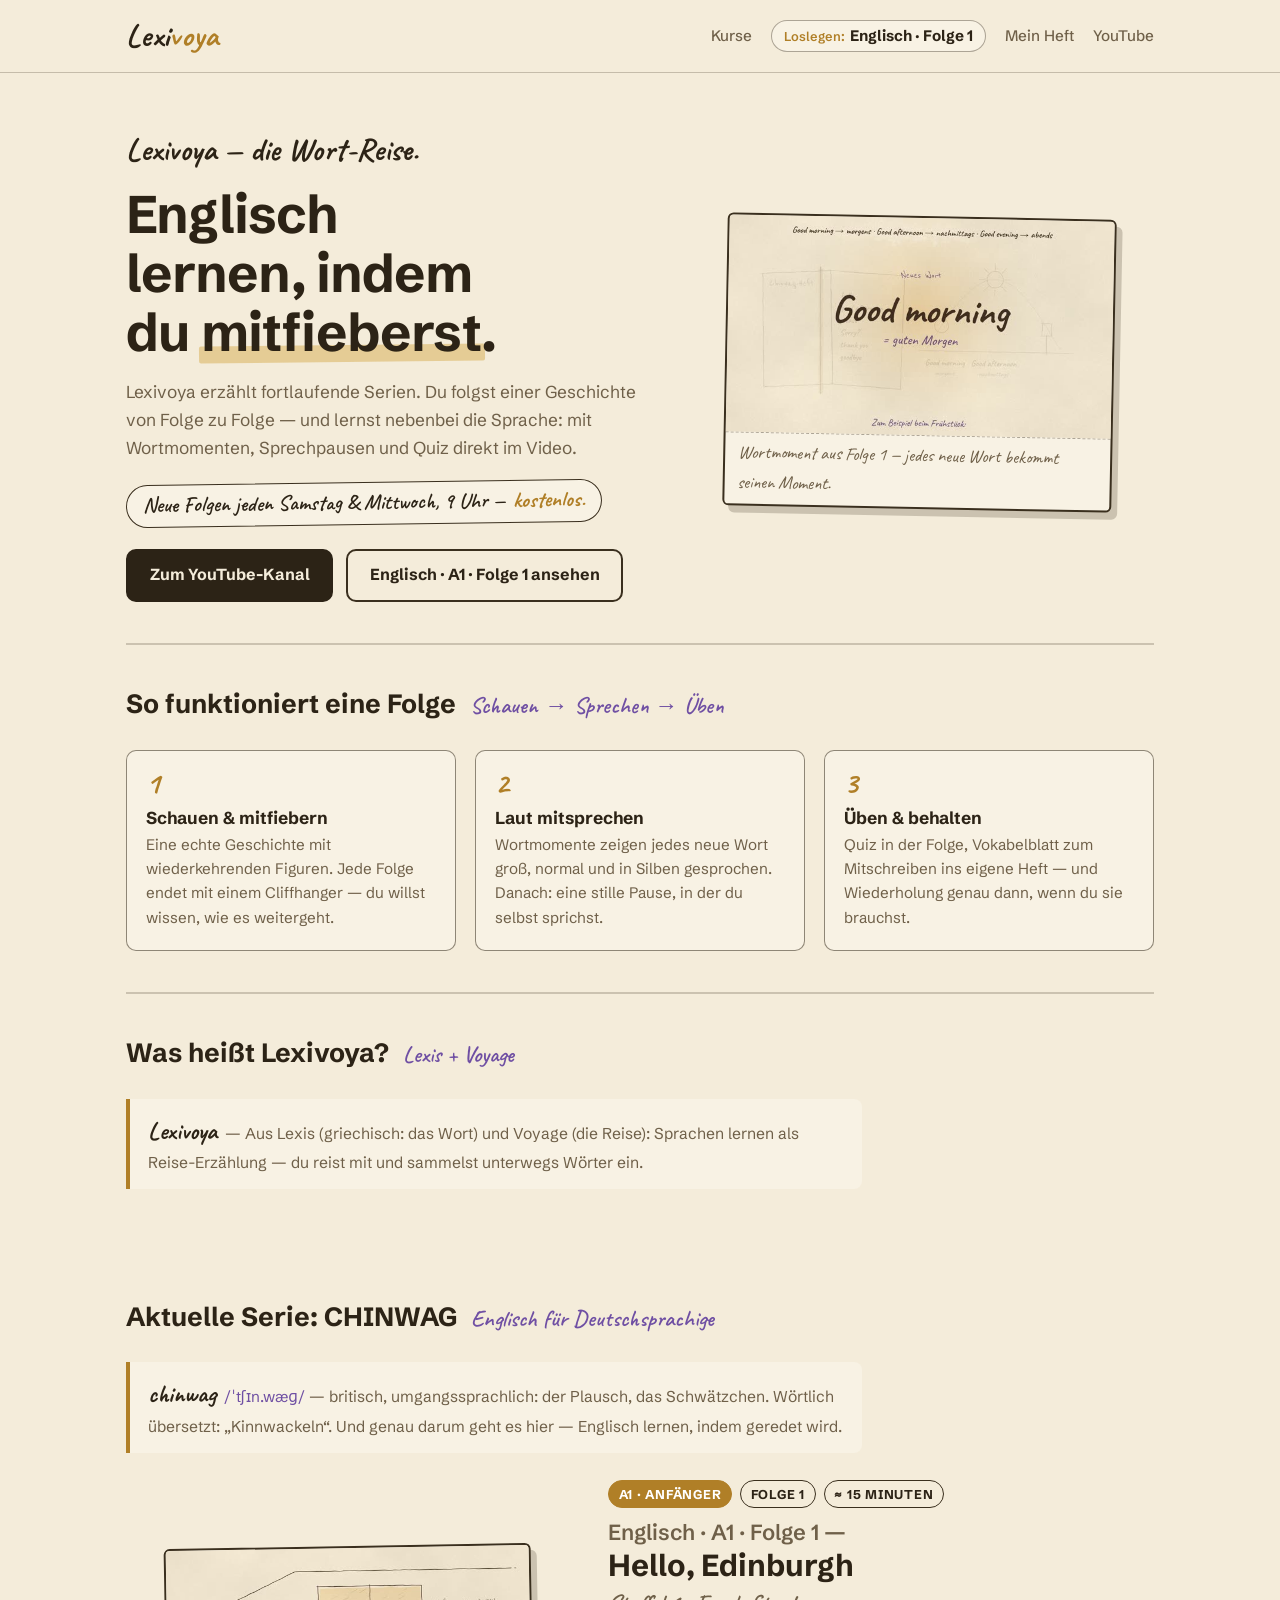
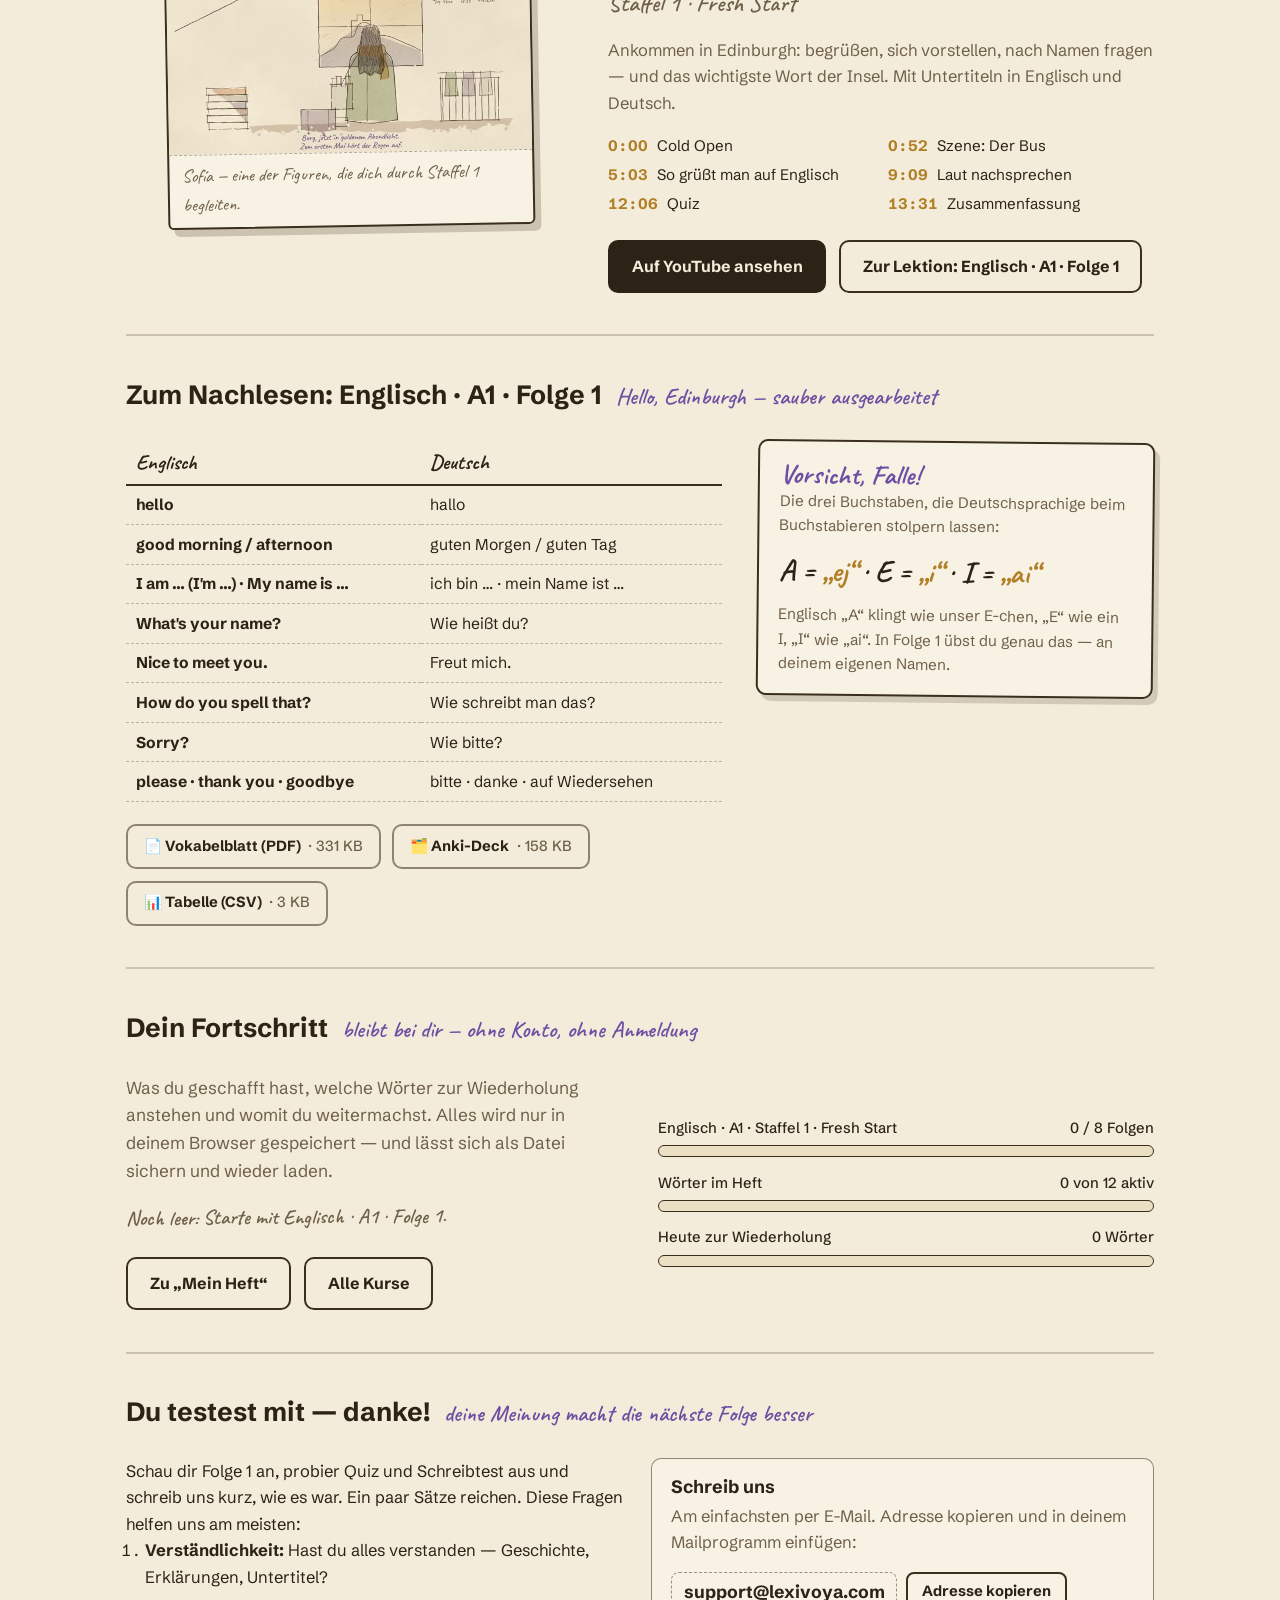
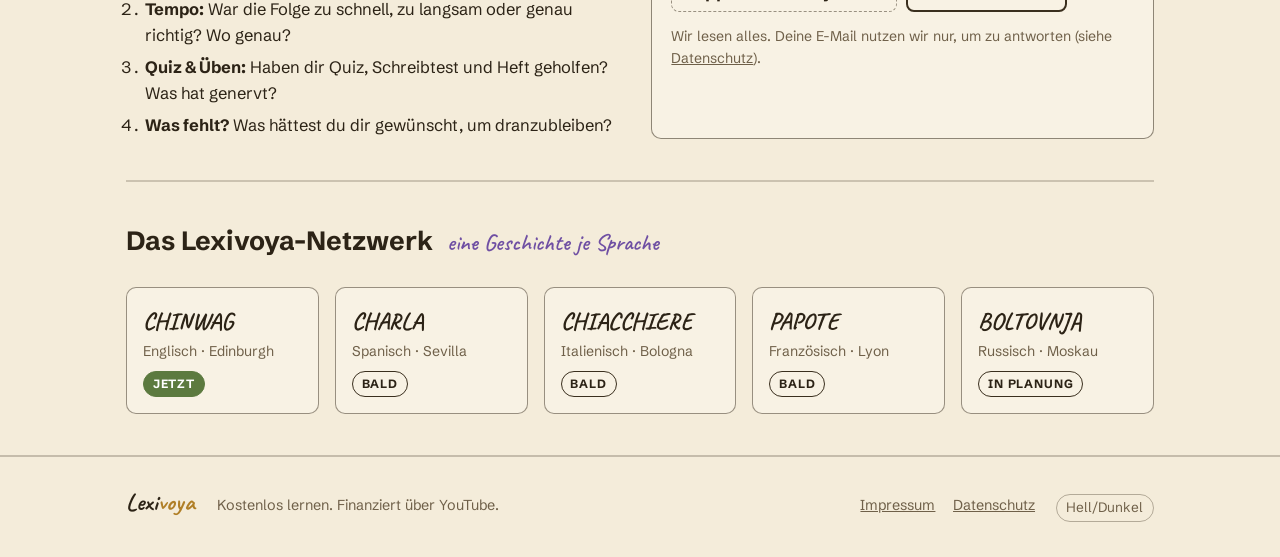
==== commit 5e7fbf73: "Lexivoya-Website: Menü v2 (Kurse · Weiterlernen · Mein Heft · YouTube), PWA, Favicon, Ton nur nach K" ====
--- a/index.html
+++ b/index.html
@@ -4,23 +4,34 @@
 <meta charset="utf-8">
 <meta name="viewport" content="width=device-width, initial-scale=1, viewport-fit=cover">
 <meta name="robots" content="noindex, nofollow">
-<title>Lexivoya — Englisch lernen mit Geschichten</title>
-<meta name="description" content="Englisch lernen mit einer fortlaufenden Geschichte: CHINWAG, Folge 1 „Hello, Edinburgh“. Kostenlos, ohne Anmeldung.">
+<title>Lexivoya — die Wort-Reise. Englisch lernen mit Geschichten</title>
+<meta name="description" content="Lexivoya — die Wort-Reise. Englisch lernen mit einer fortlaufenden Geschichte: CHINWAG, Folge 1 „Hello, Edinburgh“. Kostenlos, ohne Anmeldung.">
+<link rel="canonical" href="https://lexivoya.com/">
 <meta name="color-scheme" content="light dark">
-<link rel="icon" href="/favicon.svg" type="image/svg+xml">
-<link rel="stylesheet" href="/css/vorlage.css?v=bb958af956">
-<link rel="stylesheet" href="/css/lexivoya.css?v=bb958af956">
-<script id="lexivoya-daten" type="application/json">{"kurs":{"name":"CHINWAG","staffel":"Staffel 1 · Fresh Start","folgen":8},"folgen":[{"id":"A1-K01-S01","nr":1,"titel":"Hello, Edinburgh","url":"/chinwag/folge-1/","youtube":"1NfgUpY-cPU","dauer":906.6,"quiz":[{"id":"s08-02","t":735.91,"frage":"Es ist drei Uhr nachmittags. Du steigst in einen Bus. Wie grüßt du?","optionen":["Good morning.","Good afternoon.","Goodbye."],"richtig":1,"erklaerung":"„Good afternoon!“ Mit „goodbye“ wärst du schon wieder ausgestiegen, bevor der Bus losfährt."},{"id":"s08-04","t":761.2,"frage":"Jemand fragt dich: „How do you spell that?\" Was sollst du tun?","optionen":["Danke sagen.","Deinen Namen buchstabieren.","Eine Zahl nennen."],"richtig":1,"erklaerung":"buchstabieren. Und denk an die Falle: Das englische I klingt wie „ai“. Sonst heißt du am Ende Sophia."},{"id":"s08-06","t":788.05,"frage":"Mr MacLeod sagt: „Your key. Number seven.\" Welche Nummer hat Sofías Wohnung?","optionen":["Sechs.","Sieben.","Elf."],"richtig":1,"erklaerung":"sieben. „Seven.“ Im obersten Stock. Ohne Aufzug. Natürlich."}],"woerter":["hello","good-afternoon","please","sorry","thank-you","goodbye","good-morning","i-m","my-name-is","what-s-your-name","nice-to-meet-you","how-do-you-spell-that"]}],"woerter":{"hello":{"en":"hello","de":"hallo","beispiel":"Hello, Edinburgh!","audio":"/audio/a1-k01-s01/hello.mp3","beispiel_audio":"/audio/a1-k01-s01/hello-beispiel.mp3"},"good-afternoon":{"en":"good afternoon","de":"guten Tag (nachmittags)","beispiel":"Good afternoon, Sofía!","audio":"/audio/a1-k01-s01/good-afternoon.mp3","beispiel_audio":"/audio/a1-k01-s01/good-afternoon-beispiel.mp3"},"please":{"en":"please","de":"bitte","beispiel":"Edinburgh, please.","audio":"/audio/a1-k01-s01/please.mp3","beispiel_audio":"/audio/a1-k01-s01/please-beispiel.mp3"},"sorry":{"en":"Sorry?","de":"Wie bitte?","beispiel":"Sorry? Cockburn Street?","audio":"/audio/a1-k01-s01/sorry.mp3","beispiel_audio":"/audio/a1-k01-s01/sorry-beispiel.mp3"},"thank-you":{"en":"thank you","de":"danke","beispiel":"Thank you, Mr MacLeod!","audio":"/audio/a1-k01-s01/thank-you.mp3","beispiel_audio":"/audio/a1-k01-s01/thank-you-beispiel.mp3"},"goodbye":{"en":"goodbye","de":"auf Wiedersehen","beispiel":"Goodbye, Mr MacLeod!","audio":"/audio/a1-k01-s01/goodbye.mp3","beispiel_audio":"/audio/a1-k01-s01/goodbye-beispiel.mp3"},"good-morning":{"en":"good morning","de":"guten Morgen","beispiel":"Good morning, Mr MacLeod!","audio":"/audio/a1-k01-s01/good-morning.mp3","beispiel_audio":"/audio/a1-k01-s01/good-morning-beispiel.mp3"},"i-m":{"en":"I'm","de":"ich bin","beispiel":"I'm Sofía.","audio":"/audio/a1-k01-s01/i-m.mp3","beispiel_audio":"/audio/a1-k01-s01/i-m-beispiel.mp3"},"my-name-is":{"en":"My name is …","de":"mein Name ist …","beispiel":"My name is Sofía Marín.","audio":"/audio/a1-k01-s01/my-name-is.mp3","beispiel_audio":"/audio/a1-k01-s01/my-name-is-beispiel.mp3"},"what-s-your-name":{"en":"What's your name?","de":"Wie heißt du? / Wie heißen Sie?","beispiel":"Hello! What's your name?","audio":"/audio/a1-k01-s01/what-s-your-name.mp3","beispiel_audio":"/audio/a1-k01-s01/what-s-your-name-beispiel.mp3"},"nice-to-meet-you":{"en":"Nice to meet you.","de":"Freut mich.","beispiel":"Hello, I'm Sofía. Nice to meet you.","audio":"/audio/a1-k01-s01/nice-to-meet-you.mp3","beispiel_audio":"/audio/a1-k01-s01/nice-to-meet-you-beispiel.mp3"},"how-do-you-spell-that":{"en":"How do you spell that?","de":"Wie schreibt man das?","beispiel":"Cockburn Street? How do you spell that?","audio":"/audio/a1-k01-s01/how-do-you-spell-that.mp3","beispiel_audio":"/audio/a1-k01-s01/how-do-you-spell-that-beispiel.mp3"}},"kompetenzen":[{"ziel":"Auf Englisch grüßen und dich verabschieden — passend zur Tageszeit","kannst":"Du kannst auf Englisch grüßen und dich verabschieden — passend zur Tageszeit.","woerter":["hello","good-morning","good-afternoon","goodbye"]},{"ziel":"Dich auf Englisch vorstellen","kannst":"Du kannst dich auf Englisch vorstellen.","woerter":["i-m","my-name-is","nice-to-meet-you"]},{"ziel":"Nach einem Namen fragen und um Buchstabieren bitten","kannst":"Du kannst nach einem Namen fragen und darum bitten, ihn zu buchstabieren.","woerter":["what-s-your-name","how-do-you-spell-that"]},{"ziel":"Höflich bitten, danken und nachfragen","kannst":"Du kannst höflich bitten, danken und nachfragen, wenn du etwas nicht verstanden hast.","woerter":["please","thank-you","sorry"]}]}</script>
-<script src="/js/lernstand.js?v=bb958af956"></script>
+<meta name="theme-color" content="#f4ecda" media="(prefers-color-scheme: light)">
+<meta name="theme-color" content="#211b10" media="(prefers-color-scheme: dark)">
+<link rel="manifest" href="/manifest.webmanifest">
+<link rel="icon" href="/favicon.ico" sizes="48x48">
+<link rel="icon" href="/icons/favicon-32.png" sizes="32x32" type="image/png">
+<link rel="icon" href="/icons/favicon-16.png" sizes="16x16" type="image/png">
+<link rel="apple-touch-icon" href="/apple-touch-icon.png">
+<meta name="apple-mobile-web-app-title" content="Lexivoya">
+<meta name="apple-mobile-web-app-capable" content="yes">
+<meta name="mobile-web-app-capable" content="yes">
+<meta name="apple-mobile-web-app-status-bar-style" content="default">
+<link rel="stylesheet" href="/css/vorlage.css?v=e315cebc33">
+<link rel="stylesheet" href="/css/lexivoya.css?v=e315cebc33">
+<script id="lexivoya-daten" type="application/json">{"kurse":[{"serie":"chinwag","name":"CHINWAG","sprache":"Englisch","richtung":"Deutsch → Englisch","niveau":"A1","staffel":"Staffel 1 · Fresh Start","folgen_geplant":8,"folgen":["A1-K01-S01"]}],"folgen":[{"id":"A1-K01-S01","kurs":"chinwag","nr":1,"titel":"Hello, Edinburgh","url":"/chinwag/folge-1/","youtube":"1NfgUpY-cPU","dauer":918.8,"quiz":[{"id":"s08-02","t":744.71,"frage":"Es ist drei Uhr nachmittags. Du steigst in einen Bus. Wie grüßt du?","optionen":["Good morning.","Good afternoon.","Goodbye."],"richtig":1,"erklaerung":"„Good afternoon!“ Mit „goodbye“ wärst du schon wieder ausgestiegen, bevor der Bus losfährt."},{"id":"s08-04","t":770.0,"frage":"Jemand fragt dich: „How do you spell that?\" Was sollst du tun?","optionen":["Danke sagen.","Deinen Namen buchstabieren.","Eine Zahl nennen."],"richtig":1,"erklaerung":"buchstabieren. Und denk an die Falle: Das englische I klingt wie „ai“. Sonst heißt du am Ende Sophia."},{"id":"s08-06","t":796.85,"frage":"Mr MacLeod sagt: „Your key. Number seven.\" Welche Nummer hat Sofías Wohnung?","optionen":["Sechs.","Sieben.","Elf."],"richtig":1,"erklaerung":"sieben. „Seven.“ Im obersten Stock. Ohne Aufzug. Natürlich."}],"woerter":["hello","good-afternoon","please","sorry","thank-you","goodbye","good-morning","i-am","my-name-is","what-s-your-name","nice-to-meet-you","how-do-you-spell-that"]}],"woerter":{"hello":{"en":"hello","de":"hallo","beispiel":"Hello, Edinburgh!","audio":"/audio/a1-k01-s01/hello.mp3","beispiel_audio":"/audio/a1-k01-s01/hello-beispiel.mp3"},"good-afternoon":{"en":"good afternoon","de":"guten Tag (nachmittags)","beispiel":"Good afternoon, Sofía!","audio":"/audio/a1-k01-s01/good-afternoon.mp3","beispiel_audio":"/audio/a1-k01-s01/good-afternoon-beispiel.mp3"},"please":{"en":"please","de":"bitte","beispiel":"Edinburgh, please.","audio":"/audio/a1-k01-s01/please.mp3","beispiel_audio":"/audio/a1-k01-s01/please-beispiel.mp3"},"sorry":{"en":"Sorry?","de":"Wie bitte?","beispiel":"Sorry? Cockburn Street?","audio":"/audio/a1-k01-s01/sorry.mp3","beispiel_audio":"/audio/a1-k01-s01/sorry-beispiel.mp3"},"thank-you":{"en":"thank you","de":"danke","beispiel":"Thank you, Mr MacLeod!","audio":"/audio/a1-k01-s01/thank-you.mp3","beispiel_audio":"/audio/a1-k01-s01/thank-you-beispiel.mp3"},"goodbye":{"en":"goodbye","de":"auf Wiedersehen","beispiel":"Goodbye, Mr MacLeod!","audio":"/audio/a1-k01-s01/goodbye.mp3","beispiel_audio":"/audio/a1-k01-s01/goodbye-beispiel.mp3"},"good-morning":{"en":"good morning","de":"guten Morgen","beispiel":"Good morning, Mr MacLeod!","audio":"/audio/a1-k01-s01/good-morning.mp3","beispiel_audio":"/audio/a1-k01-s01/good-morning-beispiel.mp3"},"i-am":{"en":"I am","de":"ich bin","beispiel":"I am Sofía.","audio":"/audio/a1-k01-s01/i-am.mp3","beispiel_audio":"/audio/a1-k01-s01/i-am-beispiel.mp3"},"my-name-is":{"en":"My name is …","de":"mein Name ist …","beispiel":"My name is Sofía Marín.","audio":"/audio/a1-k01-s01/my-name-is.mp3","beispiel_audio":"/audio/a1-k01-s01/my-name-is-beispiel.mp3"},"what-s-your-name":{"en":"What's your name?","de":"Wie heißt du? / Wie heißen Sie?","beispiel":"Hello! What's your name?","audio":"/audio/a1-k01-s01/what-s-your-name.mp3","beispiel_audio":"/audio/a1-k01-s01/what-s-your-name-beispiel.mp3"},"nice-to-meet-you":{"en":"Nice to meet you.","de":"Freut mich.","beispiel":"Hello, I'm Sofía. Nice to meet you.","audio":"/audio/a1-k01-s01/nice-to-meet-you.mp3","beispiel_audio":"/audio/a1-k01-s01/nice-to-meet-you-beispiel.mp3"},"how-do-you-spell-that":{"en":"How do you spell that?","de":"Wie schreibt man das?","beispiel":"Cockburn Street? How do you spell that?","audio":"/audio/a1-k01-s01/how-do-you-spell-that.mp3","beispiel_audio":"/audio/a1-k01-s01/how-do-you-spell-that-beispiel.mp3"}},"kompetenzen":[{"ziel":"Auf Englisch grüßen und dich verabschieden — passend zur Tageszeit","kannst":"Du kannst auf Englisch grüßen und dich verabschieden — passend zur Tageszeit.","woerter":["hello","good-morning","good-afternoon","goodbye"],"kurs":"chinwag"},{"ziel":"Dich auf Englisch vorstellen","kannst":"Du kannst dich auf Englisch vorstellen.","woerter":["i-am","my-name-is","nice-to-meet-you"],"kurs":"chinwag"},{"ziel":"Nach einem Namen fragen und um Buchstabieren bitten","kannst":"Du kannst nach einem Namen fragen und darum bitten, ihn zu buchstabieren.","woerter":["what-s-your-name","how-do-you-spell-that"],"kurs":"chinwag"},{"ziel":"Höflich bitten, danken und nachfragen","kannst":"Du kannst höflich bitten, danken und nachfragen, wenn du etwas nicht verstanden hast.","woerter":["please","thank-you","sorry"],"kurs":"chinwag"}]}</script>
+<script src="/js/lernstand.js?v=e315cebc33"></script>
 </head>
 <body>
 <header><div class="wrap nav">
-  <a class="wordmark" href="/">Lexi<span>voya</span></a>
+  <a class="wordmark" href="/" aria-label="Lexivoya — zur Startseite">Lexi<span>voya</span></a>
   <nav aria-label="Hauptnavigation">
-    <a href="/#kurs">Kurs</a>
-    <a href="/chinwag/folge-1/">Lektion&nbsp;1</a>
+    <a href="/kurse/">Kurse</a>
+    <a class="weiter" href="/chinwag/folge-1/" title="Englisch · A1 · Folge 1 — Hello, Edinburgh" data-weiter><small>Loslegen:</small> <span>Englisch · Folge 1</span></a>
     <a href="/heft/">Mein Heft</a>
-    <a href="https://www.youtube.com/@Lexivoya" rel="noopener">YouTube</a>
+    <a href="https://www.youtube.com/@Lexivoya" target="_blank" rel="noopener">YouTube</a>
   </nav>
 </div></header>
 
@@ -29,13 +40,13 @@
 
 <section class="hero">
   <div>
-    <p class="kicker">Sprachen lernen durch Geschichten</p>
+    <p class="kicker slogan">Lexivoya — die Wort-Reise.</p>
     <h1>Englisch lernen, indem du <em>mitfieberst</em>.</h1>
     <p class="lede">Lexivoya erzählt fortlaufende Serien. Du folgst einer Geschichte von Folge zu Folge — und lernst nebenbei die Sprache: mit Wortmomenten, Sprechpausen und Quiz direkt im Video.</p>
-    <p class="promise">Jede Woche neue Lerninhalte — <b>alle kostenlos.</b></p>
+    <p class="promise">Neue Folgen jeden Samstag &amp; Mittwoch, 9 Uhr — <b>kostenlos.</b></p>
     <div class="ctas">
-      <a class="btn btn-primary" href="https://www.youtube.com/@Lexivoya" rel="noopener">Zum YouTube-Kanal</a>
-      <a class="btn btn-ghost" href="/chinwag/folge-1/">Lektion 1 ansehen</a>
+      <a class="btn btn-primary" href="https://www.youtube.com/@Lexivoya" target="_blank" rel="noopener">Zum YouTube-Kanal</a>
+      <a class="btn btn-ghost" href="/chinwag/folge-1/" title="Englisch · A1 · Folge 1 — Hello, Edinburgh">Englisch · A1 · Folge 1 ansehen</a>
     </div>
   </div>
   <figure class="still">
@@ -56,6 +67,11 @@
 </section>
 
 <hr class="rule">
+
+<section id="name">
+  <div class="sec-head"><h2>Was heißt Lexivoya?</h2><span class="hand">Lexis + Voyage</span></div>
+  <p class="defn"><span class="w">Lexivoya</span> — Aus Lexis (griechisch: das Wort) und Voyage (die Reise): Sprachen lernen als Reise-Erzählung — du reist mit und sammelst unterwegs Wörter ein.</p>
+</section>
 
 <section id="kurs">
   <div class="sec-head"><h2>Aktuelle Serie: CHINWAG</h2><span class="hand">Englisch für Deutschsprachige</span></div>
@@ -71,20 +87,20 @@
         <span class="chip">Folge 1</span>
         <span class="chip">≈ 15 Minuten</span>
       </div>
-      <h3>Hello, Edinburgh</h3>
+      <h3><span class="h-kontext">Englisch · A1 · Folge 1 —</span> Hello, Edinburgh</h3>
       <p class="sub">Staffel 1 · Fresh Start</p>
       <p class="desc">Ankommen in Edinburgh: begrüßen, sich vorstellen, nach Namen fragen — und das wichtigste Wort der Insel. Mit Untertiteln in Englisch und Deutsch.</p>
       <ul class="chapters">
         <li><span class="t">0:00</span><span>Cold Open</span></li>
-        <li><span class="t">0:48</span><span>Szene: Der Bus</span></li>
-        <li><span class="t">4:59</span><span>So grüßt man auf Englisch</span></li>
-        <li><span class="t">9:00</span><span>Laut nachsprechen</span></li>
-        <li><span class="t">11:57</span><span>Quiz</span></li>
-        <li><span class="t">13:22</span><span>Zusammenfassung</span></li>
+        <li><span class="t">0:52</span><span>Szene: Der Bus</span></li>
+        <li><span class="t">5:03</span><span>So grüßt man auf Englisch</span></li>
+        <li><span class="t">9:09</span><span>Laut nachsprechen</span></li>
+        <li><span class="t">12:06</span><span>Quiz</span></li>
+        <li><span class="t">13:31</span><span>Zusammenfassung</span></li>
       </ul>
       <div class="ctas">
-        <a class="btn btn-primary" href="https://youtu.be/1NfgUpY-cPU" rel="noopener">Auf YouTube ansehen</a>
-        <a class="btn btn-ghost" href="/chinwag/folge-1/">Zur Lektionsseite</a>
+        <a class="btn btn-primary" href="https://youtu.be/1NfgUpY-cPU" target="_blank" rel="noopener">Auf YouTube ansehen</a>
+        <a class="btn btn-ghost" href="/chinwag/folge-1/" title="Englisch · A1 · Folge 1 — Hello, Edinburgh">Zur Lektion: Englisch · A1 · Folge 1</a>
       </div>
     </div>
   </div>
@@ -93,14 +109,14 @@
 <hr class="rule">
 
 <section id="lektion">
-  <div class="sec-head"><h2>Lektion 1 zum Nachlesen</h2><span class="hand">dein Chinwag-Heft, sauber ausgearbeitet</span></div>
+  <div class="sec-head"><h2>Zum Nachlesen: Englisch · A1 · Folge 1</h2><span class="hand">Hello, Edinburgh — sauber ausgearbeitet</span></div>
   <div class="lesson">
     <div>
       <div class="table-scroll"><table>
         <tr><th>Englisch</th><th>Deutsch</th></tr>
         <tr><td class="en">hello</td><td>hallo</td></tr>
         <tr><td class="en">good morning / afternoon</td><td>guten Morgen / guten Tag</td></tr>
-        <tr><td class="en">I'm … · My name is …</td><td>ich bin … · mein Name ist …</td></tr>
+        <tr><td class="en">I am … (I'm …) · My name is …</td><td>ich bin … · mein Name ist …</td></tr>
         <tr><td class="en">What's your name?</td><td>Wie heißt du?</td></tr>
         <tr><td class="en">Nice to meet you.</td><td>Freut mich.</td></tr>
         <tr><td class="en">How do you spell that?</td><td>Wie schreibt man das?</td></tr>
@@ -108,9 +124,9 @@
         <tr><td class="en">please · thank you · goodbye</td><td>bitte · danke · auf Wiedersehen</td></tr>
       </table></div>
       <div class="downloads">
-        <a class="dl" href="/downloads/chinwag-a1-k01-vokabelblatt.pdf" download>📄 Vokabelblatt (PDF) <span class="muted" style="font-weight:500">· 323 KB</span></a>
-        <a class="dl" href="/downloads/chinwag-a1-k01-anki.apkg" download>🗂️ Anki-Deck <span class="muted" style="font-weight:500">· 157 KB</span></a>
-        <a class="dl" href="/downloads/chinwag-a1-k01-vokabeln.csv" download>📊 Tabelle (CSV) <span class="muted" style="font-weight:500">· 2 KB</span></a>
+        <a class="dl" href="/downloads/chinwag-a1-k01-vokabelblatt.pdf" download target="_blank">📄 Vokabelblatt (PDF) <span class="muted" style="font-weight:500">· 331 KB</span></a>
+        <a class="dl" href="/downloads/chinwag-a1-k01-anki.apkg" download target="_blank">🗂️ Anki-Deck <span class="muted" style="font-weight:500">· 158 KB</span></a>
+        <a class="dl" href="/downloads/chinwag-a1-k01-vokabeln.csv" download target="_blank">📊 Tabelle (CSV) <span class="muted" style="font-weight:500">· 3 KB</span></a>
       </div>
     </div>
     <aside class="falle">
@@ -129,11 +145,11 @@
   <div class="dash">
     <div>
       <p class="lede" style="margin-top:0">Was du geschafft hast, welche Wörter zur Wiederholung anstehen und womit du weitermachst. Alles wird nur in deinem Browser gespeichert — und lässt sich als Datei sichern und wieder laden.</p>
-      <p class="dash-note" id="dash-note">Noch leer: Starte mit Lektion 1.</p>
-      <div class="ctas"><a class="btn btn-ghost" href="/heft/">Zum Chinwag-Heft</a></div>
+      <p class="dash-note" id="dash-note">Noch leer: Starte mit Englisch · A1 · Folge 1.</p>
+      <div class="ctas"><a class="btn btn-ghost" href="/heft/">Zu „Mein Heft“</a><a class="btn btn-ghost" href="/kurse/">Alle Kurse</a></div>
     </div>
     <div class="bars">
-      <div class="bar" id="b-folgen"><label><span>Staffel 1 · Fresh Start</span><span>0 / 8 Folgen</span></label><div class="track"><div class="fill" style="width:0"></div></div></div>
+      <div class="bar" id="b-folgen"><label><span>Englisch · A1 · Staffel 1 · Fresh Start</span><span>0 / 8 Folgen</span></label><div class="track"><div class="fill" style="width:0"></div></div></div>
       <div class="bar v" id="b-heft"><label><span>Wörter im Heft</span><span>0 aktiv</span></label><div class="track"><div class="fill" style="width:0"></div></div></div>
       <div class="bar" id="b-heute"><label><span>Heute zur Wiederholung</span><span>0 Wörter</span></label><div class="track"><div class="fill" style="width:0"></div></div></div>
     </div>
@@ -157,7 +173,7 @@
     <div class="karte">
       <h3>Schreib uns</h3>
       <p class="muted">Am einfachsten per E-Mail. Adresse kopieren und in deinem Mailprogramm einfügen:</p>
-      <p class="mail"><code id="mail">lexivoya@gmail.com</code><button class="btn btn-ghost btn-klein" id="mail-kopieren" type="button">Adresse kopieren</button></p>
+      <p class="mail"><code id="mail">support@lexivoya.com</code><button class="btn btn-ghost btn-klein" id="mail-kopieren" type="button">Adresse kopieren</button></p>
       <p class="hinweis" style="margin-top:.8rem">Wir lesen alles. Deine E-Mail nutzen wir nur, um zu antworten (siehe <a href="/datenschutz/">Datenschutz</a>).</p>
     </div>
   </div>
@@ -172,6 +188,7 @@
     <div class="serie"><div class="name">CHARLA</div><div class="lang">Spanisch · Sevilla</div><span class="state">Bald</span></div>
     <div class="serie"><div class="name">CHIACCHIERE</div><div class="lang">Italienisch · Bologna</div><span class="state">Bald</span></div>
     <div class="serie"><div class="name">PAPOTE</div><div class="lang">Französisch · Lyon</div><span class="state">Bald</span></div>
+    <div class="serie"><div class="name">BOLTOVNJA</div><div class="lang">Russisch · Moskau</div><span class="state">In Planung</span></div>
   </div>
 </section>
 
@@ -184,6 +201,6 @@
   <span>Kostenlos lernen. Finanziert über YouTube.</span>
   <nav aria-label="Rechtliches"><a href="/impressum/">Impressum</a><a href="/datenschutz/">Datenschutz</a><button class="thema" type="button">Hell/Dunkel</button></nav>
 </div></footer>
-<script src="/js/start.js?v=bb958af956"></script>
+<script src="/js/start.js?v=e315cebc33"></script>
 </body>
 </html>
--- a/css/lexivoya.css
+++ b/css/lexivoya.css
@@ -8,13 +8,25 @@
 body{margin:0; overflow-x:hidden;}
 img{max-width:100%; height:auto;}
 :focus-visible{outline:3px solid var(--accent); outline-offset:2px; border-radius:4px;}
-.nav nav a[aria-current="page"]{color:var(--ink); text-decoration:underline; text-decoration-color:var(--accent); text-decoration-thickness:2px; text-underline-offset:4px;}
+.nav nav a[aria-current="page"],.nav nav a[aria-current="true"]{color:var(--ink); text-decoration:underline; text-decoration-color:var(--accent); text-decoration-thickness:2px; text-underline-offset:4px;}
+/* Hauptmenü v2 (2026-11-24): Kurse · Weiterlernen · Mein Heft · YouTube. „Weiterlernen“ ist dynamisch und als Pille hervorgehoben;
+   zu lange Ziele werden gekürzt (…), der volle Kontext steht im title. */
+.nav nav{align-items:center;}
+.nav nav a.weiter{display:inline-flex; align-items:baseline; gap:.3rem; min-width:0; max-width:22rem; color:var(--ink); font-weight:700;
+  border:1.5px solid color-mix(in srgb, var(--line) 40%, transparent); border-radius:999px; padding:.18rem .75rem; background:var(--card);}
+.nav nav a.weiter small{font-size:.8rem; font-weight:600; color:var(--accent); white-space:nowrap;}
+.nav nav a.weiter span{white-space:nowrap; overflow:hidden; text-overflow:ellipsis; min-width:0;}
+.nav nav a.weiter:hover{border-color:var(--line);}
 @media (max-width:640px){
-  .nav{flex-wrap:wrap; gap:.2rem 1rem;}
-  .nav nav{margin-left:0; width:100%; gap:.9rem; overflow-x:auto; flex-wrap:nowrap; padding-bottom:.2rem;}
+  .nav{flex-wrap:wrap; gap:.1rem 1rem;}
+  .nav nav{margin-left:0; width:100%; display:grid; grid-template-columns:auto minmax(0,1fr) auto auto; gap:.75rem; padding-bottom:.3rem;}
   .nav nav a{white-space:nowrap;}
+  .nav nav a.weiter{flex-direction:column; align-items:flex-start; gap:0; line-height:1.15; padding:.12rem .7rem .18rem; max-width:100%; justify-self:start; overflow:hidden;}
+  .nav nav a.weiter small{font-size:.7rem;}
+  .nav nav a.weiter span{max-width:100%; font-size:.9rem; white-space:normal; display:-webkit-box; -webkit-line-clamp:2; -webkit-box-orient:vertical; overflow-wrap:anywhere;}
   .wordmark{font-size:1.7rem;}
 }
+@media (max-width:360px){ .nav nav{gap:.55rem;} .nav nav a{font-size:.88rem;} }
 button{font:inherit; color:inherit; cursor:pointer;}
 button.btn{background:transparent;}
 button.btn-primary{background:var(--ink); color:var(--paper);}
@@ -165,6 +177,7 @@
 .as-l-melodie::before{height:3px; width:1.1rem; border-radius:2px; background:var(--accent); vertical-align:.2rem;}
 .as-legende{font-weight:500!important; letter-spacing:0!important;}
 .as-frage{margin:.6rem 0 .2rem;}
+.as-sr-ios{margin-top:1.2rem; padding-top:.8rem; border-top:1.5px dashed color-mix(in srgb, var(--line) 30%, transparent);}
 .as-einleitung{margin:-.2rem 0 1rem; max-width:62ch;}
 .hinweis-box{margin-top:.8rem; background:var(--paper); border:1.5px dashed color-mix(in srgb, var(--line) 45%, transparent); border-radius:8px; padding:.6rem .8rem; font-size:.95rem;}
 .as-sr{margin-top:1.4rem; padding-top:1rem; border-top:1.5px dashed color-mix(in srgb, var(--line) 30%, transparent);}
@@ -174,3 +187,43 @@
 .as-merk{margin-top:1rem;}
 section[id]{scroll-margin-top:5.5rem;}
 @media (max-width:640px){ section[id]{scroll-margin-top:7rem;} }
+/* Slogan im Kopf der Startseite (Markenbaustein 2026-11-24): größer als ein Kicker, Tusche statt Violett */
+.kicker.slogan{font-size:2rem; font-weight:700; color:var(--ink); margin-bottom:.6rem;}
+.series{grid-template-columns:repeat(5,1fr);}   /* fünf Serien seit BOLTOVNJA (2026-11-24); schmal bleibt es zweispaltig */
+@media (max-width:820px){ .series{grid-template-columns:1fr 1fr;} }
+
+/* Brotkrumen und Kurs-Kontext (Menü-Konzept v2 2026-11-24) */
+.brotkrumen{font-size:.88rem; color:var(--ink-soft); padding-top:1rem; display:flex; flex-wrap:wrap; gap:.15rem .35rem; align-items:baseline;}
+.brotkrumen a{color:var(--ink-soft);}
+.brotkrumen [aria-current]{color:var(--ink); font-weight:600;}
+.brotkrumen + main .hero{padding-top:1.6rem;}
+.h-kontext{display:block; font-size:.48em; font-weight:600; letter-spacing:0; color:var(--ink-soft); margin-bottom:.15rem;}
+h3 .h-kontext{font-size:.72em;}
+.kurs-titel{font-size:1.05rem; margin:1.2rem 0 .6rem;}
+.kurs-titel:first-child{margin-top:0;}
+.kurs-titel small{font-weight:500; color:var(--ink-soft); font-size:.85rem; margin-left:.3rem;}
+#stempel .stempel-reihe + .kurs-titel{margin-top:1.6rem;}
+
+/* Kurse-Seite */
+.kurs-karten{display:grid; grid-template-columns:repeat(auto-fill,minmax(min(100%,26rem),1fr)); gap:1.4rem;}
+.kurs-karte h2{font-size:1.6rem; margin:.1rem 0 .5rem;}
+.kurs-karte .serie-name{font-family:var(--hand); font-size:1.25rem; color:var(--accent); margin-left:.3rem;}
+.kurs-karte .kicker{font-size:1.25rem; margin-bottom:0;}
+.kurs-karte .sub{margin:.5rem 0 0; color:var(--ink-soft); font-size:.92rem;}
+.kurs-karte .bar{margin-top:1rem;}
+.folgen-liste{margin:1rem 0 0; padding-left:1.3rem; display:grid; gap:.35rem;}
+.folgen-liste a{font-weight:600;}
+.folge-status{font-size:.85rem; color:var(--ink-soft); margin-left:.3rem;}
+.folge-status.fertig{color:var(--ok); font-weight:700;}
+.kurs-karte .ctas{margin-top:1.1rem;}
+
+/* Installierte App (Home-Bildschirm): eigener Speicher → Hinweis; sichere Ränder unten (Home-Indikator) */
+.app-hinweis{max-width:46rem; margin:1.2rem auto 0; width:calc(100% - 32px); border-color:var(--accent);}
+.app-hinweis h2{font-size:1.2rem; margin-bottom:.5rem;}
+.app-hinweis ol{margin:.6rem 0; padding-left:1.3rem; display:grid; gap:.4rem;}
+.nur-app{display:none;}
+:root[data-app="standalone"] .nur-app{display:block;}
+:root[data-app="standalone"] .nur-browser{display:none;}
+footer{padding-bottom:max(2.2rem, calc(1rem + env(safe-area-inset-bottom, 0px)));}
+:root[data-app="standalone"] body{-webkit-tap-highlight-color:transparent;}
+#player{scroll-margin-top:6rem;}
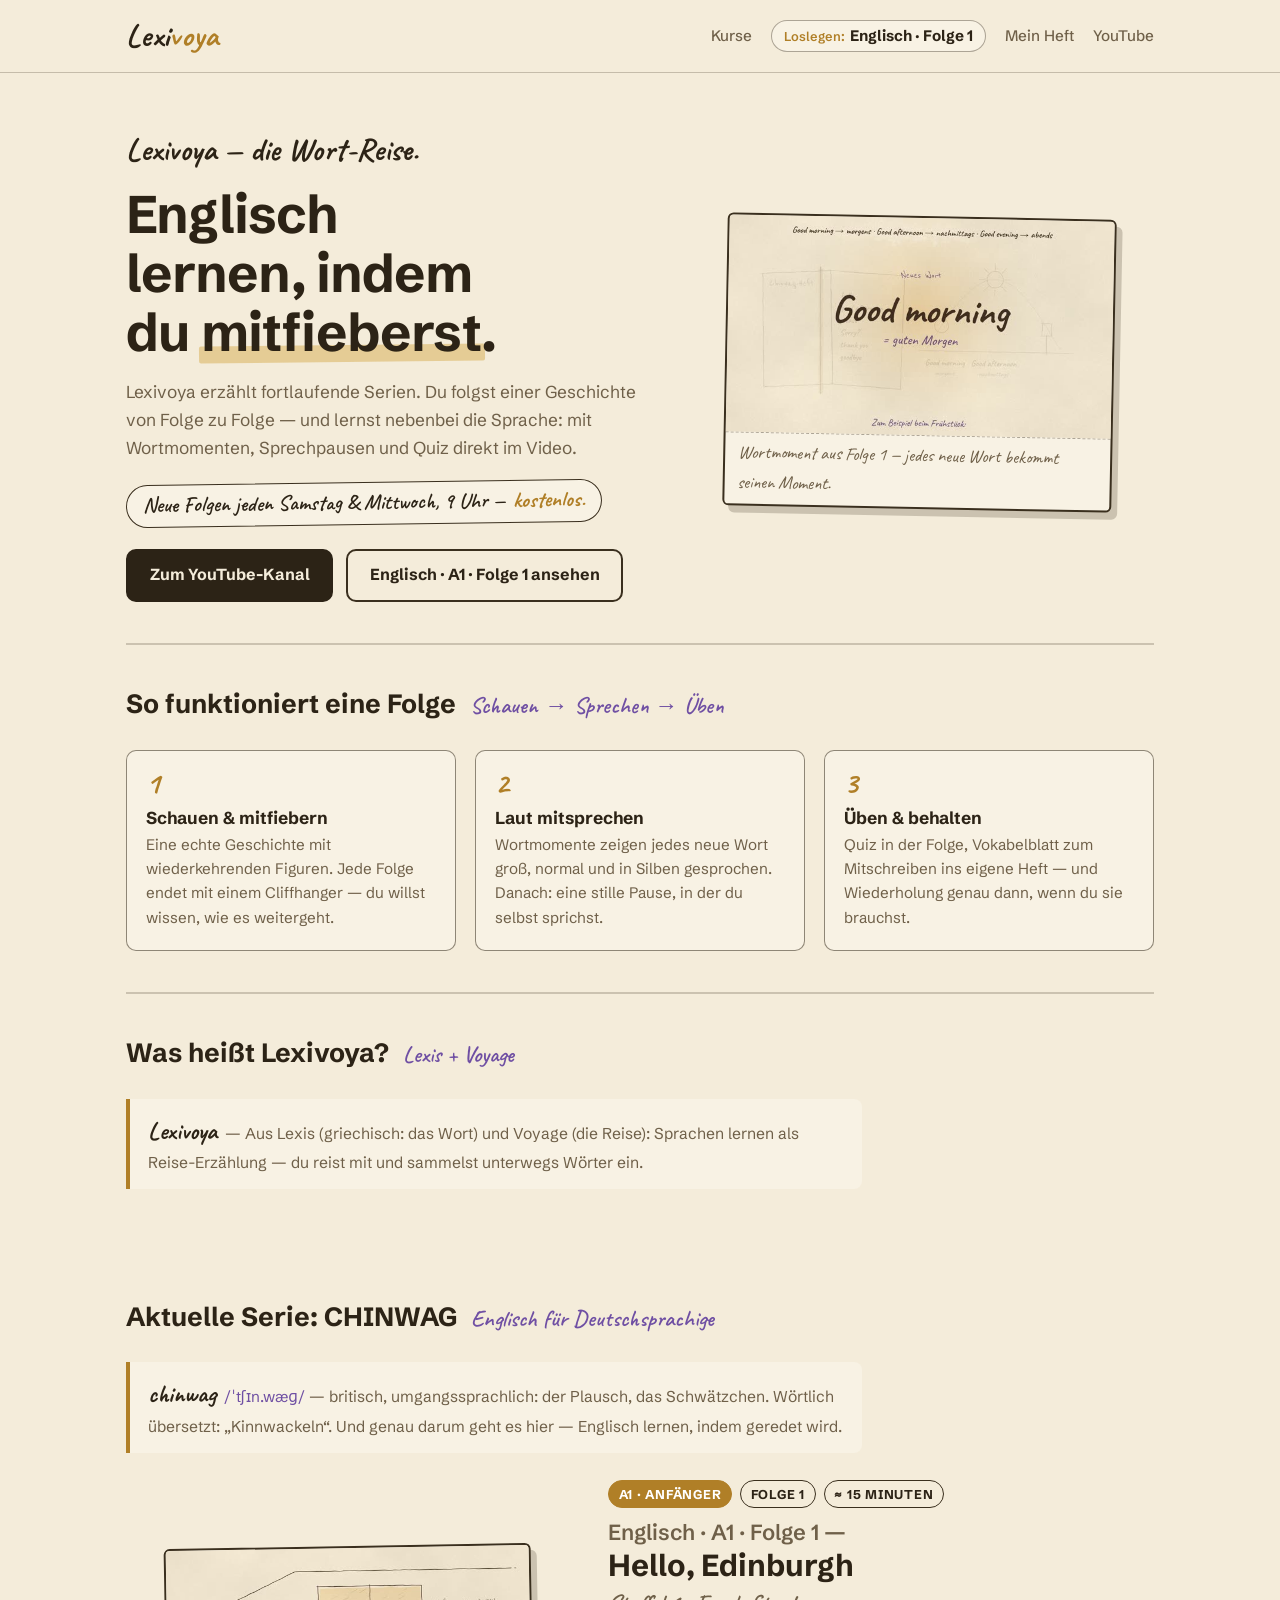
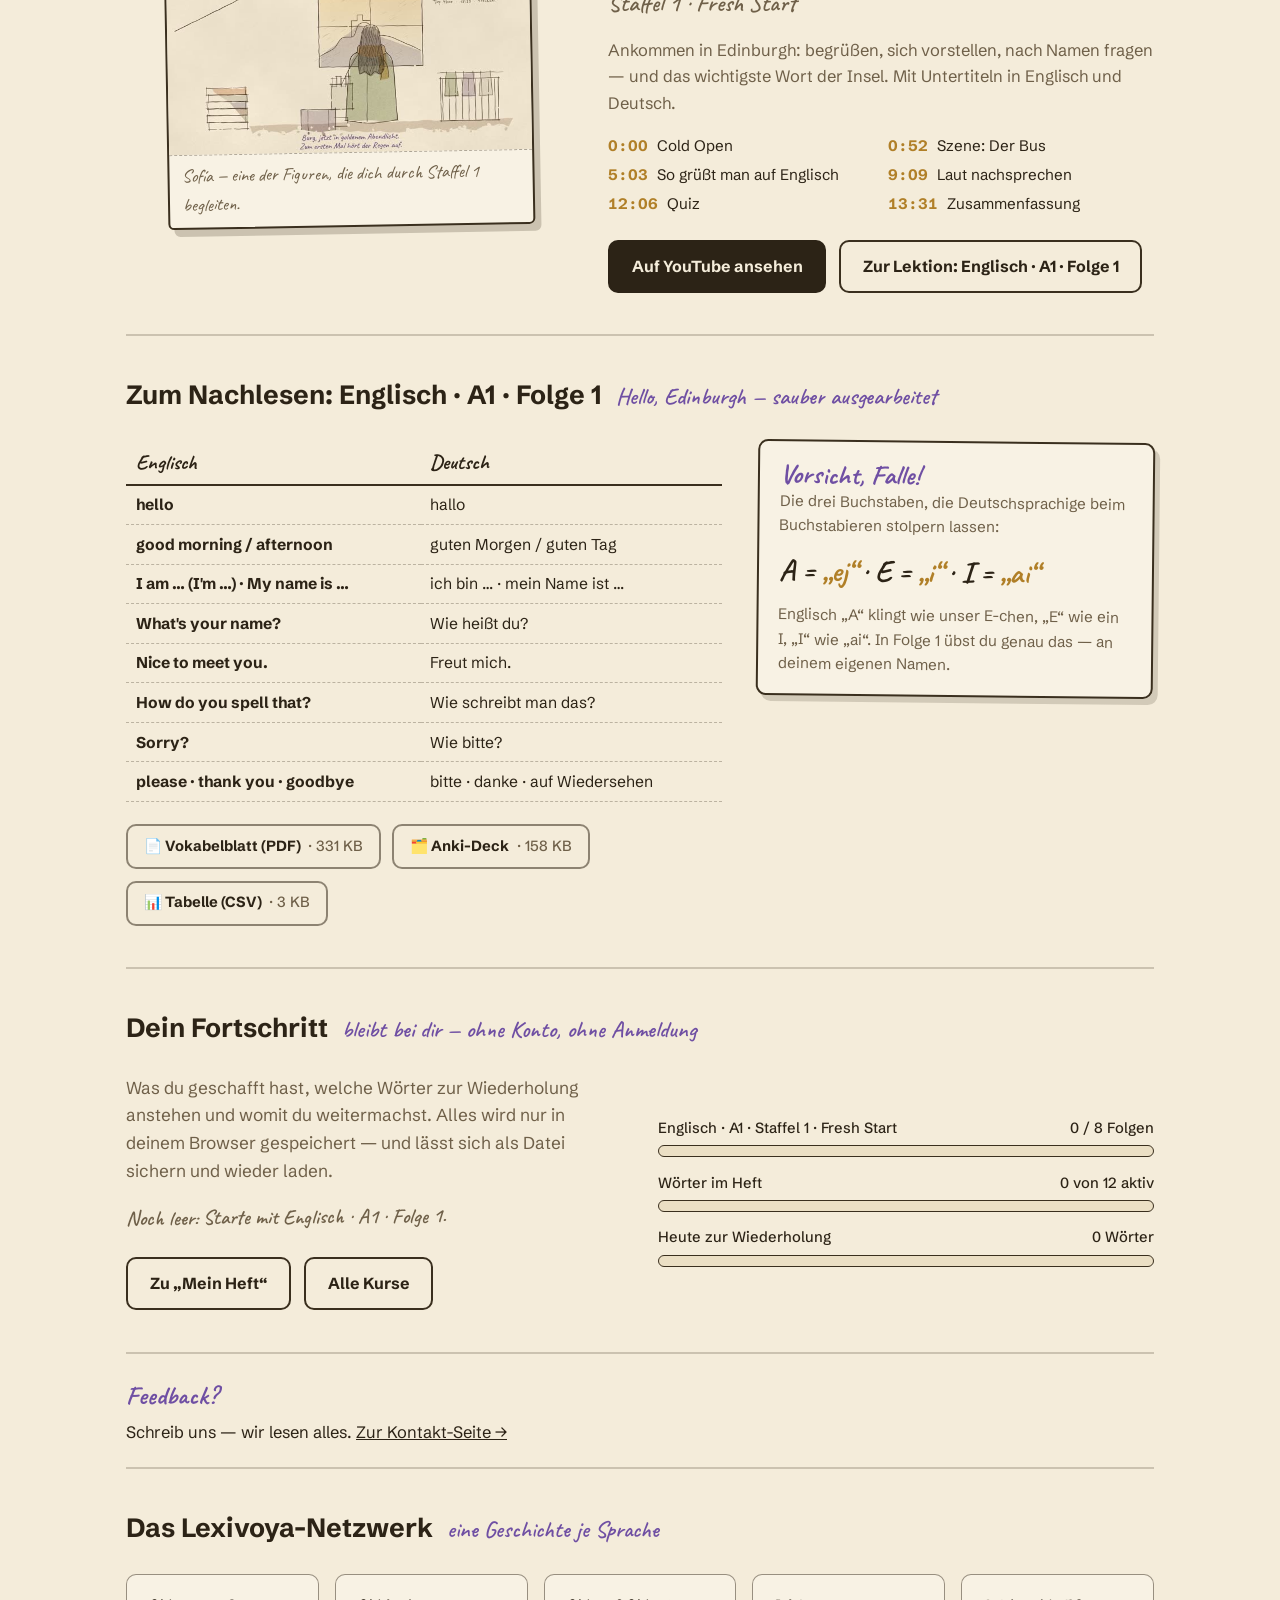
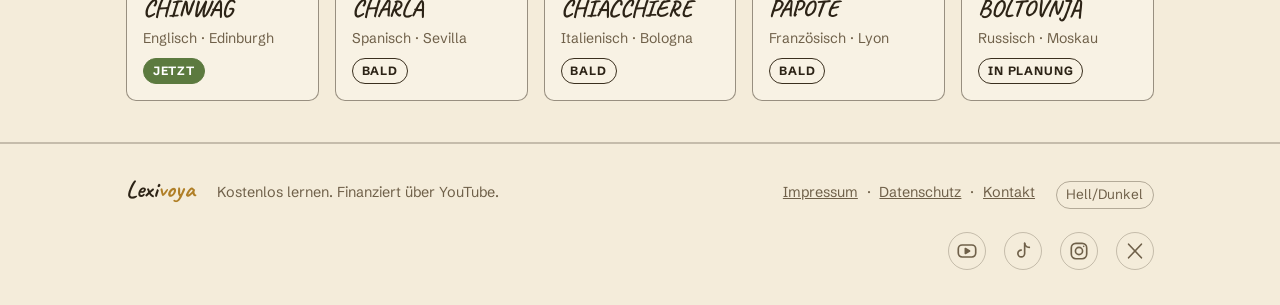
==== commit ff86ecbc: "Lexivoya-Website: Kontakt-Seite, Social-Icons im Fuß, Abonnieren-Knopf, Signet Weiß-Fassung (Icons/F" ====
--- a/index.html
+++ b/index.html
@@ -15,14 +15,16 @@
 <link rel="icon" href="/icons/favicon-32.png" sizes="32x32" type="image/png">
 <link rel="icon" href="/icons/favicon-16.png" sizes="16x16" type="image/png">
 <link rel="apple-touch-icon" href="/apple-touch-icon.png">
+<meta name="msapplication-TileImage" content="/icons/icon-144.png">
+<meta name="msapplication-TileColor" content="#211b10">
 <meta name="apple-mobile-web-app-title" content="Lexivoya">
 <meta name="apple-mobile-web-app-capable" content="yes">
 <meta name="mobile-web-app-capable" content="yes">
 <meta name="apple-mobile-web-app-status-bar-style" content="default">
-<link rel="stylesheet" href="/css/vorlage.css?v=e315cebc33">
-<link rel="stylesheet" href="/css/lexivoya.css?v=e315cebc33">
+<link rel="stylesheet" href="/css/vorlage.css?v=3782e8b367">
+<link rel="stylesheet" href="/css/lexivoya.css?v=3782e8b367">
 <script id="lexivoya-daten" type="application/json">{"kurse":[{"serie":"chinwag","name":"CHINWAG","sprache":"Englisch","richtung":"Deutsch → Englisch","niveau":"A1","staffel":"Staffel 1 · Fresh Start","folgen_geplant":8,"folgen":["A1-K01-S01"]}],"folgen":[{"id":"A1-K01-S01","kurs":"chinwag","nr":1,"titel":"Hello, Edinburgh","url":"/chinwag/folge-1/","youtube":"1NfgUpY-cPU","dauer":918.8,"quiz":[{"id":"s08-02","t":744.71,"frage":"Es ist drei Uhr nachmittags. Du steigst in einen Bus. Wie grüßt du?","optionen":["Good morning.","Good afternoon.","Goodbye."],"richtig":1,"erklaerung":"„Good afternoon!“ Mit „goodbye“ wärst du schon wieder ausgestiegen, bevor der Bus losfährt."},{"id":"s08-04","t":770.0,"frage":"Jemand fragt dich: „How do you spell that?\" Was sollst du tun?","optionen":["Danke sagen.","Deinen Namen buchstabieren.","Eine Zahl nennen."],"richtig":1,"erklaerung":"buchstabieren. Und denk an die Falle: Das englische I klingt wie „ai“. Sonst heißt du am Ende Sophia."},{"id":"s08-06","t":796.85,"frage":"Mr MacLeod sagt: „Your key. Number seven.\" Welche Nummer hat Sofías Wohnung?","optionen":["Sechs.","Sieben.","Elf."],"richtig":1,"erklaerung":"sieben. „Seven.“ Im obersten Stock. Ohne Aufzug. Natürlich."}],"woerter":["hello","good-afternoon","please","sorry","thank-you","goodbye","good-morning","i-am","my-name-is","what-s-your-name","nice-to-meet-you","how-do-you-spell-that"]}],"woerter":{"hello":{"en":"hello","de":"hallo","beispiel":"Hello, Edinburgh!","audio":"/audio/a1-k01-s01/hello.mp3","beispiel_audio":"/audio/a1-k01-s01/hello-beispiel.mp3"},"good-afternoon":{"en":"good afternoon","de":"guten Tag (nachmittags)","beispiel":"Good afternoon, Sofía!","audio":"/audio/a1-k01-s01/good-afternoon.mp3","beispiel_audio":"/audio/a1-k01-s01/good-afternoon-beispiel.mp3"},"please":{"en":"please","de":"bitte","beispiel":"Edinburgh, please.","audio":"/audio/a1-k01-s01/please.mp3","beispiel_audio":"/audio/a1-k01-s01/please-beispiel.mp3"},"sorry":{"en":"Sorry?","de":"Wie bitte?","beispiel":"Sorry? Cockburn Street?","audio":"/audio/a1-k01-s01/sorry.mp3","beispiel_audio":"/audio/a1-k01-s01/sorry-beispiel.mp3"},"thank-you":{"en":"thank you","de":"danke","beispiel":"Thank you, Mr MacLeod!","audio":"/audio/a1-k01-s01/thank-you.mp3","beispiel_audio":"/audio/a1-k01-s01/thank-you-beispiel.mp3"},"goodbye":{"en":"goodbye","de":"auf Wiedersehen","beispiel":"Goodbye, Mr MacLeod!","audio":"/audio/a1-k01-s01/goodbye.mp3","beispiel_audio":"/audio/a1-k01-s01/goodbye-beispiel.mp3"},"good-morning":{"en":"good morning","de":"guten Morgen","beispiel":"Good morning, Mr MacLeod!","audio":"/audio/a1-k01-s01/good-morning.mp3","beispiel_audio":"/audio/a1-k01-s01/good-morning-beispiel.mp3"},"i-am":{"en":"I am","de":"ich bin","beispiel":"I am Sofía.","audio":"/audio/a1-k01-s01/i-am.mp3","beispiel_audio":"/audio/a1-k01-s01/i-am-beispiel.mp3"},"my-name-is":{"en":"My name is …","de":"mein Name ist …","beispiel":"My name is Sofía Marín.","audio":"/audio/a1-k01-s01/my-name-is.mp3","beispiel_audio":"/audio/a1-k01-s01/my-name-is-beispiel.mp3"},"what-s-your-name":{"en":"What's your name?","de":"Wie heißt du? / Wie heißen Sie?","beispiel":"Hello! What's your name?","audio":"/audio/a1-k01-s01/what-s-your-name.mp3","beispiel_audio":"/audio/a1-k01-s01/what-s-your-name-beispiel.mp3"},"nice-to-meet-you":{"en":"Nice to meet you.","de":"Freut mich.","beispiel":"Hello, I'm Sofía. Nice to meet you.","audio":"/audio/a1-k01-s01/nice-to-meet-you.mp3","beispiel_audio":"/audio/a1-k01-s01/nice-to-meet-you-beispiel.mp3"},"how-do-you-spell-that":{"en":"How do you spell that?","de":"Wie schreibt man das?","beispiel":"Cockburn Street? How do you spell that?","audio":"/audio/a1-k01-s01/how-do-you-spell-that.mp3","beispiel_audio":"/audio/a1-k01-s01/how-do-you-spell-that-beispiel.mp3"}},"kompetenzen":[{"ziel":"Auf Englisch grüßen und dich verabschieden — passend zur Tageszeit","kannst":"Du kannst auf Englisch grüßen und dich verabschieden — passend zur Tageszeit.","woerter":["hello","good-morning","good-afternoon","goodbye"],"kurs":"chinwag"},{"ziel":"Dich auf Englisch vorstellen","kannst":"Du kannst dich auf Englisch vorstellen.","woerter":["i-am","my-name-is","nice-to-meet-you"],"kurs":"chinwag"},{"ziel":"Nach einem Namen fragen und um Buchstabieren bitten","kannst":"Du kannst nach einem Namen fragen und darum bitten, ihn zu buchstabieren.","woerter":["what-s-your-name","how-do-you-spell-that"],"kurs":"chinwag"},{"ziel":"Höflich bitten, danken und nachfragen","kannst":"Du kannst höflich bitten, danken und nachfragen, wenn du etwas nicht verstanden hast.","woerter":["please","thank-you","sorry"],"kurs":"chinwag"}]}</script>
-<script src="/js/lernstand.js?v=e315cebc33"></script>
+<script src="/js/lernstand.js?v=3782e8b367"></script>
 </head>
 <body>
 <header><div class="wrap nav">
@@ -158,25 +160,9 @@
 
 <hr class="rule">
 
-<section id="feedback">
-  <div class="sec-head"><h2>Du testest mit — danke!</h2><span class="hand">deine Meinung macht die nächste Folge besser</span></div>
-  <div class="zwei">
-    <div>
-      <p>Schau dir Folge 1 an, probier Quiz und Schreibtest aus und schreib uns kurz, wie es war. Ein paar Sätze reichen. Diese Fragen helfen uns am meisten:</p>
-      <ol class="fragen">
-        <li><b>Verständlichkeit:</b> Hast du alles verstanden — Geschichte, Erklärungen, Untertitel?</li>
-        <li><b>Tempo:</b> War die Folge zu schnell, zu langsam oder genau richtig? Wo genau?</li>
-        <li><b>Quiz &amp; Üben:</b> Haben dir Quiz, Schreibtest und Heft geholfen? Was hat genervt?</li>
-        <li><b>Was fehlt?</b> Was hättest du dir gewünscht, um dranzubleiben?</li>
-      </ol>
-    </div>
-    <div class="karte">
-      <h3>Schreib uns</h3>
-      <p class="muted">Am einfachsten per E-Mail. Adresse kopieren und in deinem Mailprogramm einfügen:</p>
-      <p class="mail"><code id="mail">support@lexivoya.com</code><button class="btn btn-ghost btn-klein" id="mail-kopieren" type="button">Adresse kopieren</button></p>
-      <p class="hinweis" style="margin-top:.8rem">Wir lesen alles. Deine E-Mail nutzen wir nur, um zu antworten (siehe <a href="/datenschutz/">Datenschutz</a>).</p>
-    </div>
-  </div>
+<section id="feedback" class="feedback-kurz">
+  <p class="hand">Feedback?</p>
+  <p>Schreib uns — wir lesen alles. <a href="/kontakt/">Zur Kontakt-Seite →</a></p>
 </section>
 
 <hr class="rule">
@@ -199,8 +185,14 @@
 <footer><div class="wrap foot">
   <span class="wordmark">Lexi<span style="color:var(--accent)">voya</span></span>
   <span>Kostenlos lernen. Finanziert über YouTube.</span>
-  <nav aria-label="Rechtliches"><a href="/impressum/">Impressum</a><a href="/datenschutz/">Datenschutz</a><button class="thema" type="button">Hell/Dunkel</button></nav>
+  <nav class="foot-links" aria-label="Rechtliches und Kontakt"><a href="/impressum/">Impressum</a><a href="/datenschutz/">Datenschutz</a><a href="/kontakt/">Kontakt</a><button class="thema" type="button">Hell/Dunkel</button></nav>
+  <nav class="sozial" aria-label="Lexivoya in sozialen Netzwerken">
+    <a href="https://www.youtube.com/@Lexivoya" target="_blank" rel="noopener" aria-label="Lexivoya bei YouTube" title="YouTube"><svg viewBox="0 0 24 24" width="22" height="22" fill="none" stroke="currentColor" stroke-width="1.8" stroke-linecap="round" stroke-linejoin="round" aria-hidden="true" focusable="false"><rect x="2.5" y="5.5" width="19" height="13" rx="4.2"/><path d="M10.2 9.3v5.4l4.6-2.7z" fill="currentColor"/></svg></a>
+    <a href="https://www.tiktok.com/@lexivoya" target="_blank" rel="noopener" aria-label="Lexivoya bei TikTok" title="TikTok"><svg viewBox="0 0 24 24" width="22" height="22" fill="none" stroke="currentColor" stroke-width="1.8" stroke-linecap="round" stroke-linejoin="round" aria-hidden="true" focusable="false"><path d="M13.8 3.6v11.1a3.7 3.7 0 1 1-3.7-3.7"/><path d="M13.8 3.6c.5 2.6 2.4 4.3 5.1 4.5"/></svg></a>
+    <a href="https://www.instagram.com/lexivoya/" target="_blank" rel="noopener" aria-label="Lexivoya bei Instagram" title="Instagram"><svg viewBox="0 0 24 24" width="22" height="22" fill="none" stroke="currentColor" stroke-width="1.8" stroke-linecap="round" stroke-linejoin="round" aria-hidden="true" focusable="false"><rect x="3.6" y="3.6" width="16.8" height="16.8" rx="5"/><circle cx="12" cy="12" r="3.9"/><circle cx="17.1" cy="6.9" r=".9" fill="currentColor" stroke="none"/></svg></a>
+    <a href="https://x.com/Lexivoya" target="_blank" rel="noopener" aria-label="Lexivoya bei X" title="X"><svg viewBox="0 0 24 24" width="22" height="22" fill="none" stroke="currentColor" stroke-width="1.8" stroke-linecap="round" stroke-linejoin="round" aria-hidden="true" focusable="false"><path d="M5 4.6l14 14.8"/><path d="M19 4.6L5 19.4"/></svg></a>
+  </nav>
 </div></footer>
-<script src="/js/start.js?v=e315cebc33"></script>
+<script src="/js/start.js?v=3782e8b367"></script>
 </body>
 </html>
--- a/css/lexivoya.css
+++ b/css/lexivoya.css
@@ -227,3 +227,20 @@
 footer{padding-bottom:max(2.2rem, calc(1rem + env(safe-area-inset-bottom, 0px)));}
 :root[data-app="standalone"] body{-webkit-tap-highlight-color:transparent;}
 #player{scroll-margin-top:6rem;}
+
+/* Fuß: Impressum · Datenschutz · Kontakt + Social-Icons (2026-11-24) */
+.foot .foot-links a + a::before{content:"·"; margin-right:.55rem; margin-left:-.55rem; color:var(--ink-soft); text-decoration:none; display:inline-block;}
+.sozial{display:flex; gap:.9rem; align-items:center; width:100%; justify-content:flex-end;}
+.sozial a{color:var(--ink-soft); display:inline-grid; place-items:center; width:2.4rem; height:2.4rem; border-radius:999px; border:1.5px solid color-mix(in srgb, var(--line) 25%, transparent);}
+.sozial a:hover{color:var(--ink); border-color:var(--line);}
+@media (max-width:640px){ .foot .foot-links{margin-left:0; flex-wrap:wrap; row-gap:.5rem;} .sozial{justify-content:flex-start;} }
+.feedback-kurz{padding-block:1.4rem;}
+.feedback-kurz .hand{font-size:1.6rem; font-weight:700; color:var(--violet); margin:0;}
+.feedback-kurz p{margin:.1rem 0 0;}
+
+/* Lektion: Abonnieren-Knopf neben dem Video (2026-11-24), Serien-Look: Tusche-Rahmen, Akzent beim Darüberfahren */
+.abo{display:flex; align-items:center; gap:.4rem 1rem; flex-wrap:wrap; margin-top:.9rem;}
+.btn-abo{display:inline-flex; align-items:center; gap:.5rem; padding:.55rem 1.05rem; background:var(--card); color:var(--ink);}
+.btn-abo svg{color:#b4543a; flex:none;}
+.btn-abo:hover{border-color:var(--accent); background:color-mix(in srgb, var(--accent) 12%, var(--card));}
+.abo .hinweis{margin:0;}
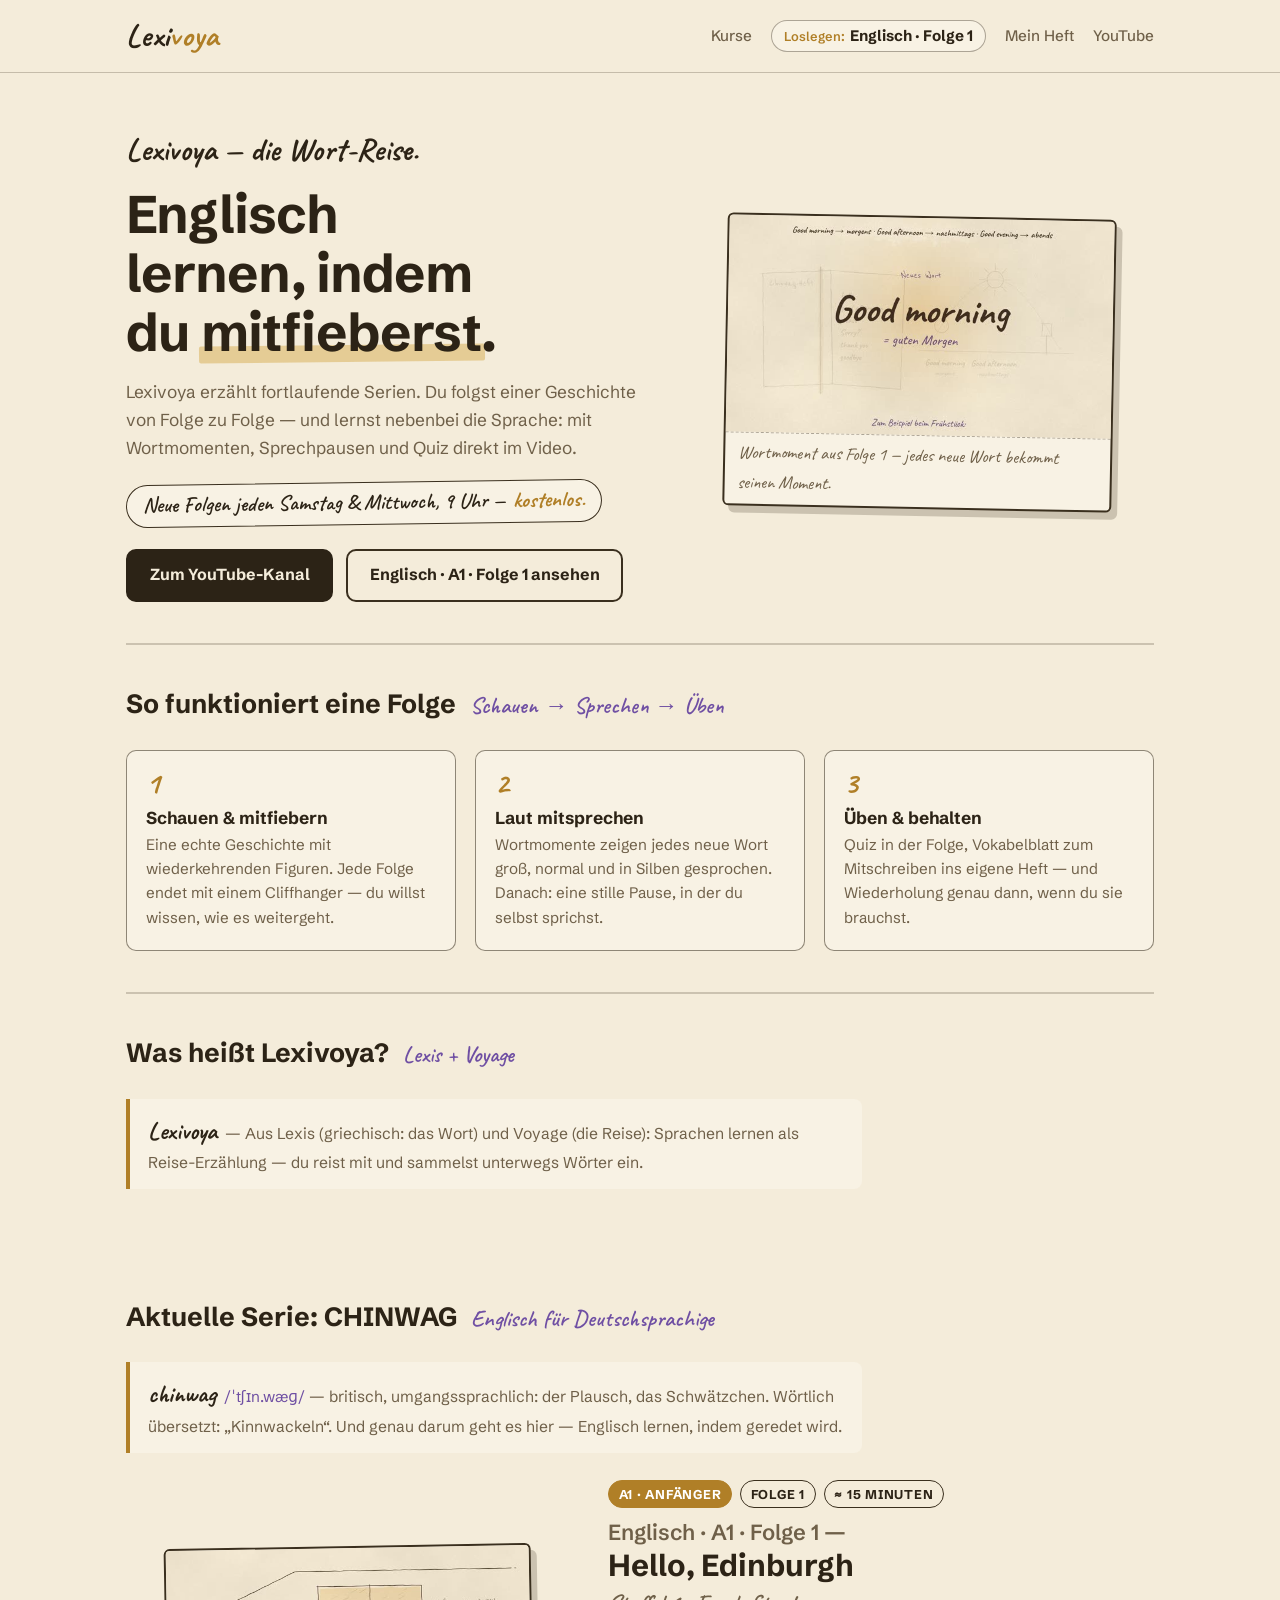
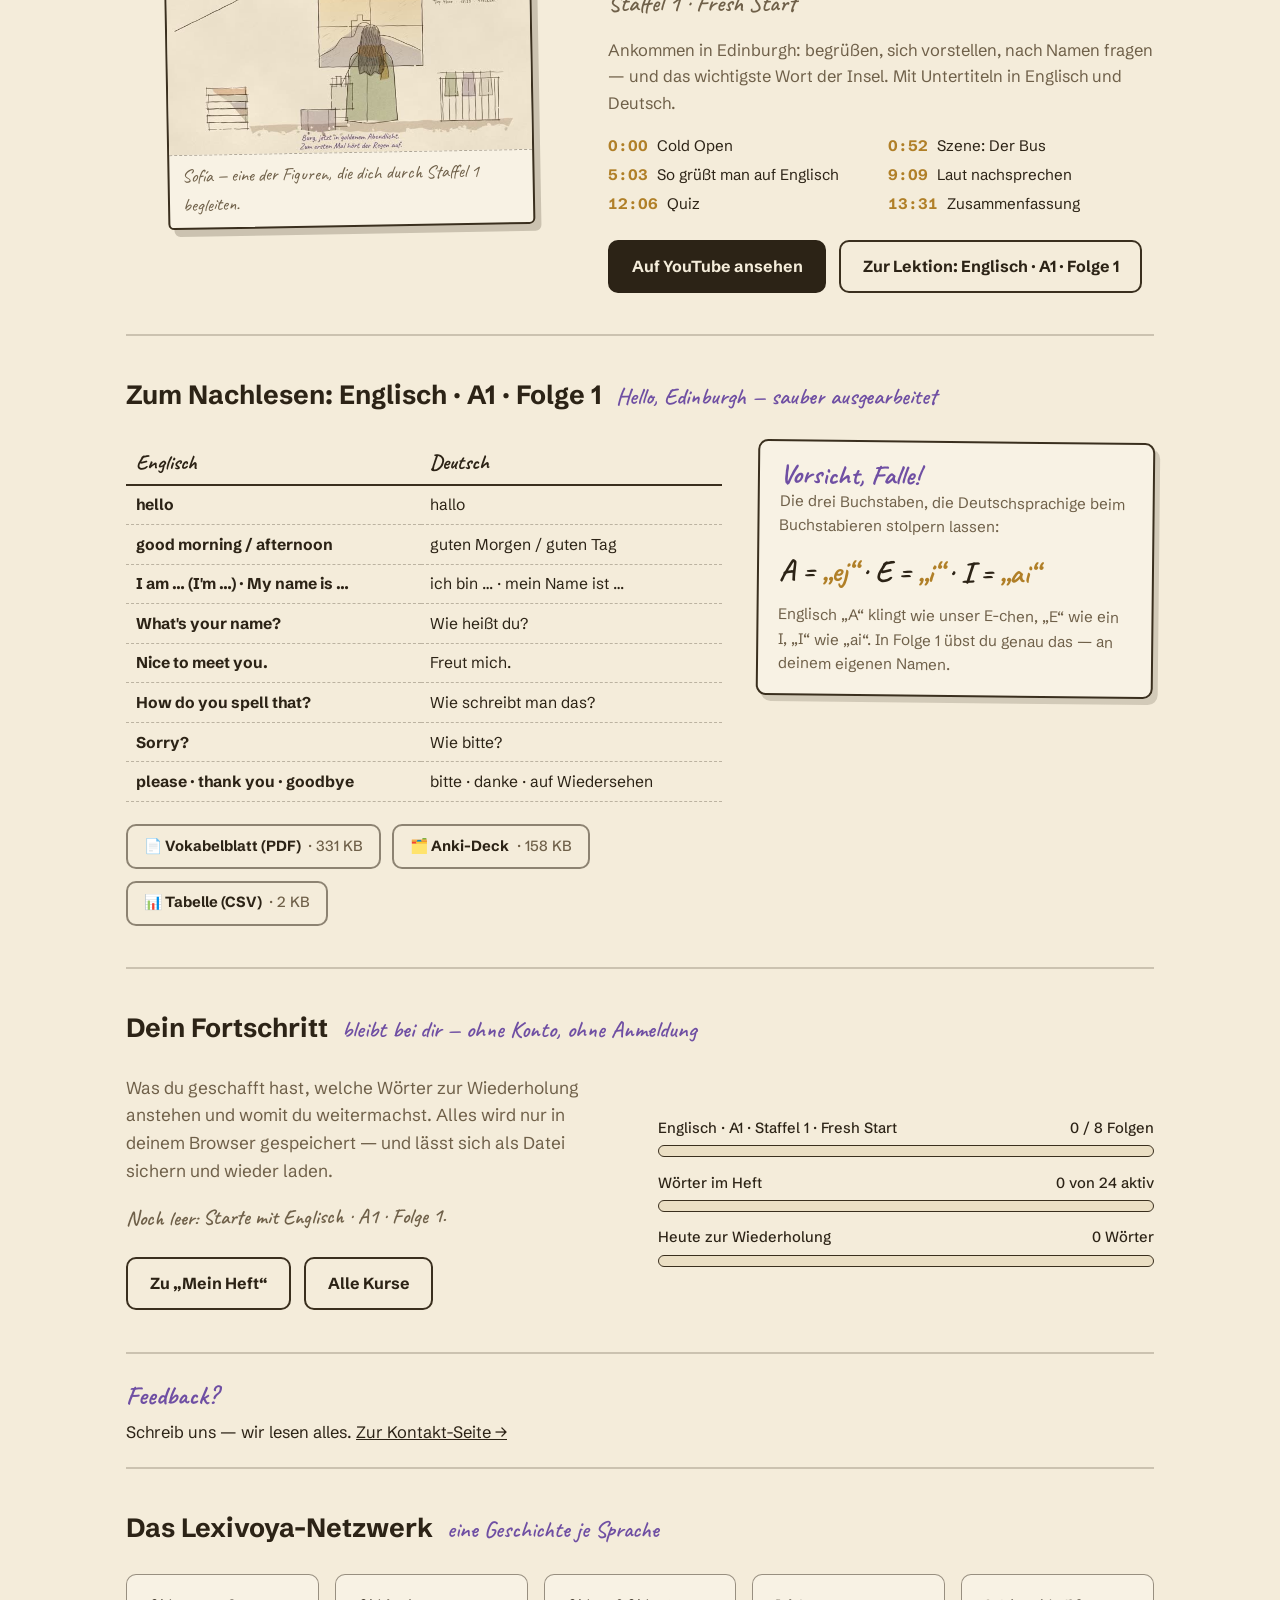
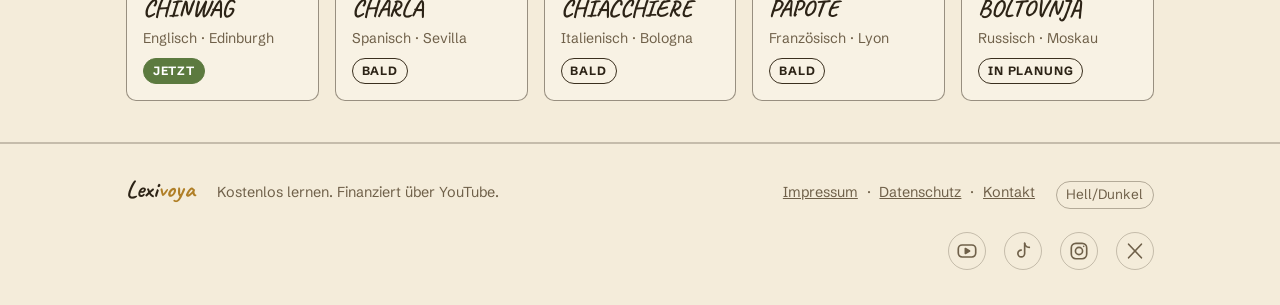
==== commit 1b86f6f1: "Lexivoya-Website: Launch – ohne noindex, robots.txt + sitemap.xml" ====
--- a/index.html
+++ b/index.html
@@ -3,7 +3,6 @@
 <head>
 <meta charset="utf-8">
 <meta name="viewport" content="width=device-width, initial-scale=1, viewport-fit=cover">
-<meta name="robots" content="noindex, nofollow">
 <title>Lexivoya — die Wort-Reise. Englisch lernen mit Geschichten</title>
 <meta name="description" content="Lexivoya — die Wort-Reise. Englisch lernen mit einer fortlaufenden Geschichte: CHINWAG, Folge 1 „Hello, Edinburgh“. Kostenlos, ohne Anmeldung.">
 <link rel="canonical" href="https://lexivoya.com/">
@@ -21,17 +20,17 @@
 <meta name="apple-mobile-web-app-capable" content="yes">
 <meta name="mobile-web-app-capable" content="yes">
 <meta name="apple-mobile-web-app-status-bar-style" content="default">
-<link rel="stylesheet" href="/css/vorlage.css?v=3782e8b367">
-<link rel="stylesheet" href="/css/lexivoya.css?v=3782e8b367">
-<script id="lexivoya-daten" type="application/json">{"kurse":[{"serie":"chinwag","name":"CHINWAG","sprache":"Englisch","richtung":"Deutsch → Englisch","niveau":"A1","staffel":"Staffel 1 · Fresh Start","folgen_geplant":8,"folgen":["A1-K01-S01"]}],"folgen":[{"id":"A1-K01-S01","kurs":"chinwag","nr":1,"titel":"Hello, Edinburgh","url":"/chinwag/folge-1/","youtube":"1NfgUpY-cPU","dauer":918.8,"quiz":[{"id":"s08-02","t":744.71,"frage":"Es ist drei Uhr nachmittags. Du steigst in einen Bus. Wie grüßt du?","optionen":["Good morning.","Good afternoon.","Goodbye."],"richtig":1,"erklaerung":"„Good afternoon!“ Mit „goodbye“ wärst du schon wieder ausgestiegen, bevor der Bus losfährt."},{"id":"s08-04","t":770.0,"frage":"Jemand fragt dich: „How do you spell that?\" Was sollst du tun?","optionen":["Danke sagen.","Deinen Namen buchstabieren.","Eine Zahl nennen."],"richtig":1,"erklaerung":"buchstabieren. Und denk an die Falle: Das englische I klingt wie „ai“. Sonst heißt du am Ende Sophia."},{"id":"s08-06","t":796.85,"frage":"Mr MacLeod sagt: „Your key. Number seven.\" Welche Nummer hat Sofías Wohnung?","optionen":["Sechs.","Sieben.","Elf."],"richtig":1,"erklaerung":"sieben. „Seven.“ Im obersten Stock. Ohne Aufzug. Natürlich."}],"woerter":["hello","good-afternoon","please","sorry","thank-you","goodbye","good-morning","i-am","my-name-is","what-s-your-name","nice-to-meet-you","how-do-you-spell-that"]}],"woerter":{"hello":{"en":"hello","de":"hallo","beispiel":"Hello, Edinburgh!","audio":"/audio/a1-k01-s01/hello.mp3","beispiel_audio":"/audio/a1-k01-s01/hello-beispiel.mp3"},"good-afternoon":{"en":"good afternoon","de":"guten Tag (nachmittags)","beispiel":"Good afternoon, Sofía!","audio":"/audio/a1-k01-s01/good-afternoon.mp3","beispiel_audio":"/audio/a1-k01-s01/good-afternoon-beispiel.mp3"},"please":{"en":"please","de":"bitte","beispiel":"Edinburgh, please.","audio":"/audio/a1-k01-s01/please.mp3","beispiel_audio":"/audio/a1-k01-s01/please-beispiel.mp3"},"sorry":{"en":"Sorry?","de":"Wie bitte?","beispiel":"Sorry? Cockburn Street?","audio":"/audio/a1-k01-s01/sorry.mp3","beispiel_audio":"/audio/a1-k01-s01/sorry-beispiel.mp3"},"thank-you":{"en":"thank you","de":"danke","beispiel":"Thank you, Mr MacLeod!","audio":"/audio/a1-k01-s01/thank-you.mp3","beispiel_audio":"/audio/a1-k01-s01/thank-you-beispiel.mp3"},"goodbye":{"en":"goodbye","de":"auf Wiedersehen","beispiel":"Goodbye, Mr MacLeod!","audio":"/audio/a1-k01-s01/goodbye.mp3","beispiel_audio":"/audio/a1-k01-s01/goodbye-beispiel.mp3"},"good-morning":{"en":"good morning","de":"guten Morgen","beispiel":"Good morning, Mr MacLeod!","audio":"/audio/a1-k01-s01/good-morning.mp3","beispiel_audio":"/audio/a1-k01-s01/good-morning-beispiel.mp3"},"i-am":{"en":"I am","de":"ich bin","beispiel":"I am Sofía.","audio":"/audio/a1-k01-s01/i-am.mp3","beispiel_audio":"/audio/a1-k01-s01/i-am-beispiel.mp3"},"my-name-is":{"en":"My name is …","de":"mein Name ist …","beispiel":"My name is Sofía Marín.","audio":"/audio/a1-k01-s01/my-name-is.mp3","beispiel_audio":"/audio/a1-k01-s01/my-name-is-beispiel.mp3"},"what-s-your-name":{"en":"What's your name?","de":"Wie heißt du? / Wie heißen Sie?","beispiel":"Hello! What's your name?","audio":"/audio/a1-k01-s01/what-s-your-name.mp3","beispiel_audio":"/audio/a1-k01-s01/what-s-your-name-beispiel.mp3"},"nice-to-meet-you":{"en":"Nice to meet you.","de":"Freut mich.","beispiel":"Hello, I'm Sofía. Nice to meet you.","audio":"/audio/a1-k01-s01/nice-to-meet-you.mp3","beispiel_audio":"/audio/a1-k01-s01/nice-to-meet-you-beispiel.mp3"},"how-do-you-spell-that":{"en":"How do you spell that?","de":"Wie schreibt man das?","beispiel":"Cockburn Street? How do you spell that?","audio":"/audio/a1-k01-s01/how-do-you-spell-that.mp3","beispiel_audio":"/audio/a1-k01-s01/how-do-you-spell-that-beispiel.mp3"}},"kompetenzen":[{"ziel":"Auf Englisch grüßen und dich verabschieden — passend zur Tageszeit","kannst":"Du kannst auf Englisch grüßen und dich verabschieden — passend zur Tageszeit.","woerter":["hello","good-morning","good-afternoon","goodbye"],"kurs":"chinwag"},{"ziel":"Dich auf Englisch vorstellen","kannst":"Du kannst dich auf Englisch vorstellen.","woerter":["i-am","my-name-is","nice-to-meet-you"],"kurs":"chinwag"},{"ziel":"Nach einem Namen fragen und um Buchstabieren bitten","kannst":"Du kannst nach einem Namen fragen und darum bitten, ihn zu buchstabieren.","woerter":["what-s-your-name","how-do-you-spell-that"],"kurs":"chinwag"},{"ziel":"Höflich bitten, danken und nachfragen","kannst":"Du kannst höflich bitten, danken und nachfragen, wenn du etwas nicht verstanden hast.","woerter":["please","thank-you","sorry"],"kurs":"chinwag"}]}</script>
-<script src="/js/lernstand.js?v=3782e8b367"></script>
+<link rel="stylesheet" href="/css/vorlage.css?v=2f2931e6da">
+<link rel="stylesheet" href="/css/lexivoya.css?v=2f2931e6da">
+<script id="lexivoya-daten" type="application/json">{"kurse":[{"serie":"chinwag","name":"CHINWAG","sprache":"Englisch","richtung":"Deutsch → Englisch","niveau":"A1","staffel":"Staffel 1 · Fresh Start","folgen_geplant":8,"folgen":["A1-K01-S01","A1-K01-S02"],"plan":[{"nr":1,"id":"A1-K01-S01","titel":"Hello, Edinburgh","ab":"2026-11-28T08:00:00Z","thumb":"/bilder/chinwag-folge-1-thumb","url":"/chinwag/folge-1/","video":true},{"nr":2,"id":"A1-K01-S02","titel":"Where are you from?","ab":"2026-12-02T08:00:00Z","thumb":"/bilder/chinwag-folge-2-thumb","url":"/chinwag/folge-2/","video":true}]}],"folgen":[{"id":"A1-K01-S01","kurs":"chinwag","nr":1,"titel":"Hello, Edinburgh","url":"/chinwag/folge-1/","dauer":918.8,"quiz":[{"id":"s08-02","t":744.71,"frage":"Es ist drei Uhr nachmittags. Du steigst in einen Bus. Wie grüßt du?","optionen":["Good morning.","Good afternoon.","Goodbye."],"richtig":1,"erklaerung":"„Good afternoon!“ Mit „goodbye“ wärst du schon wieder ausgestiegen, bevor der Bus losfährt."},{"id":"s08-04","t":770.0,"frage":"Jemand fragt dich: „How do you spell that?\" Was sollst du tun?","optionen":["Danke sagen.","Deinen Namen buchstabieren.","Eine Zahl nennen."],"richtig":1,"erklaerung":"buchstabieren. Und denk an die Falle: Das englische I klingt wie „ai“. Sonst heißt du am Ende Sophia."},{"id":"s08-06","t":796.85,"frage":"Mr MacLeod sagt: „Your key. Number seven.\" Welche Nummer hat Sofías Wohnung?","optionen":["Sechs.","Sieben.","Elf."],"richtig":1,"erklaerung":"sieben. „Seven.“ Im obersten Stock. Ohne Aufzug. Natürlich."}],"woerter":["hello","good-afternoon","please","sorry","thank-you","goodbye","good-morning","i-am","my-name-is","what-s-your-name","nice-to-meet-you","how-do-you-spell-that"]},{"id":"A1-K01-S02","kurs":"chinwag","nr":2,"titel":"Where are you from?","url":"/chinwag/folge-2/","dauer":750.5,"quiz":[{"id":"s08-02","t":595.66,"frage":"Jemand fragt dich: „Where are you from?“ Was passt?","optionen":["My name is Sofía.","I am from Spain.","Nice to meet you."],"richtig":1,"erklaerung":"„I am from Spain.“ Oder natürlich dein eigenes Land."},{"id":"s08-04","t":616.62,"frage":"Sofía kommt aus Spanien. Sie ist also …","optionen":["Spain.","Spanish.","Scottish."],"richtig":1,"erklaerung":"„Spanish.“ Mit großem S."},{"id":"s08-06","t":641.4,"frage":"Der Verkäufer fragt Sofía: „Are you Scottish?“ Was sagt sie?","optionen":["Yes, I am.","No, I'm not.","Fine day."],"richtig":1,"erklaerung":"„No, I'm not.“ Sofía ist Spanierin. Und „Fine day“ passt sowieso immer, nur nicht als Antwort."}],"woerter":["where-are-you-from","spain","i-am-from","and-you","scotland","are-you","no-i-m-not","spanish","scottish","germany","german","yes-i-am"]}],"woerter":{"hello":{"en":"hello","de":"hallo","beispiel":"Hello, Edinburgh!","audio":"/audio/a1-k01-s01/hello.mp3","beispiel_audio":"/audio/a1-k01-s01/hello-beispiel.mp3"},"good-afternoon":{"en":"good afternoon","de":"guten Tag (nachmittags)","beispiel":"Good afternoon, Sofía!","audio":"/audio/a1-k01-s01/good-afternoon.mp3","beispiel_audio":"/audio/a1-k01-s01/good-afternoon-beispiel.mp3"},"please":{"en":"please","de":"bitte","beispiel":"Edinburgh, please.","audio":"/audio/a1-k01-s01/please.mp3","beispiel_audio":"/audio/a1-k01-s01/please-beispiel.mp3"},"sorry":{"en":"Sorry?","de":"Wie bitte?","beispiel":"Sorry? Cockburn Street?","audio":"/audio/a1-k01-s01/sorry.mp3","beispiel_audio":"/audio/a1-k01-s01/sorry-beispiel.mp3"},"thank-you":{"en":"thank you","de":"danke","beispiel":"Thank you, Mr MacLeod!","audio":"/audio/a1-k01-s01/thank-you.mp3","beispiel_audio":"/audio/a1-k01-s01/thank-you-beispiel.mp3"},"goodbye":{"en":"goodbye","de":"auf Wiedersehen","beispiel":"Goodbye, Mr MacLeod!","audio":"/audio/a1-k01-s01/goodbye.mp3","beispiel_audio":"/audio/a1-k01-s01/goodbye-beispiel.mp3"},"good-morning":{"en":"good morning","de":"guten Morgen","beispiel":"Good morning, Mr MacLeod!","audio":"/audio/a1-k01-s01/good-morning.mp3","beispiel_audio":"/audio/a1-k01-s01/good-morning-beispiel.mp3"},"i-am":{"en":"I am","de":"ich bin","beispiel":"I am Sofía.","audio":"/audio/a1-k01-s01/i-am.mp3","beispiel_audio":"/audio/a1-k01-s01/i-am-beispiel.mp3"},"my-name-is":{"en":"My name is …","de":"mein Name ist …","beispiel":"My name is Sofía Marín.","audio":"/audio/a1-k01-s01/my-name-is.mp3","beispiel_audio":"/audio/a1-k01-s01/my-name-is-beispiel.mp3"},"what-s-your-name":{"en":"What's your name?","de":"Wie heißt du? / Wie heißen Sie?","beispiel":"Hello! What's your name?","audio":"/audio/a1-k01-s01/what-s-your-name.mp3","beispiel_audio":"/audio/a1-k01-s01/what-s-your-name-beispiel.mp3"},"nice-to-meet-you":{"en":"Nice to meet you.","de":"Freut mich.","beispiel":"Hello, I'm Sofía. Nice to meet you.","audio":"/audio/a1-k01-s01/nice-to-meet-you.mp3","beispiel_audio":"/audio/a1-k01-s01/nice-to-meet-you-beispiel.mp3"},"how-do-you-spell-that":{"en":"How do you spell that?","de":"Wie schreibt man das?","beispiel":"Cockburn Street? How do you spell that?","audio":"/audio/a1-k01-s01/how-do-you-spell-that.mp3","beispiel_audio":"/audio/a1-k01-s01/how-do-you-spell-that-beispiel.mp3"},"where-are-you-from":{"en":"Where are you from?","de":"Woher kommst du? / Woher kommen Sie?","beispiel":"Hello! Where are you from?","audio":"/audio/a1-k01-s02/where-are-you-from.mp3","beispiel_audio":"/audio/a1-k01-s02/where-are-you-from-beispiel.mp3"},"spain":{"en":"Spain","de":"Spanien","beispiel":"Valencia, Spain.","audio":"/audio/a1-k01-s02/spain.mp3","beispiel_audio":"/audio/a1-k01-s02/spain-beispiel.mp3"},"i-am-from":{"en":"I am from …","de":"ich komme aus …","beispiel":"Hello, I am Sofía. I am from Spain.","audio":"/audio/a1-k01-s02/i-am-from.mp3","beispiel_audio":"/audio/a1-k01-s02/i-am-from-beispiel.mp3"},"and-you":{"en":"And you?","de":"Und du? / Und Sie?","beispiel":"I'm from Spain. And you?","audio":"/audio/a1-k01-s02/and-you.mp3","beispiel_audio":"/audio/a1-k01-s02/and-you-beispiel.mp3"},"scotland":{"en":"Scotland","de":"Schottland","beispiel":"Hello, Scotland!","audio":"/audio/a1-k01-s02/scotland.mp3","beispiel_audio":"/audio/a1-k01-s02/scotland-beispiel.mp3"},"are-you":{"en":"Are you …?","de":"Bist du …? / Sind Sie …?","beispiel":"Hello! Are you Sofía?","audio":"/audio/a1-k01-s02/are-you.mp3","beispiel_audio":"/audio/a1-k01-s02/are-you-beispiel.mp3"},"no-i-m-not":{"en":"No, I'm not.","de":"Nein, bin ich nicht.","beispiel":"Are you a student? No, I'm not.","audio":"/audio/a1-k01-s02/no-i-m-not.mp3","beispiel_audio":"/audio/a1-k01-s02/no-i-m-not-beispiel.mp3"},"spanish":{"en":"Spanish","de":"spanisch / Spanier, Spanierin","beispiel":"Sofía is Spanish.","audio":"/audio/a1-k01-s02/spanish.mp3","beispiel_audio":"/audio/a1-k01-s02/spanish-beispiel.mp3"},"scottish":{"en":"Scottish","de":"schottisch / Schotte, Schottin","beispiel":"Mr MacLeod is Scottish.","audio":"/audio/a1-k01-s02/scottish.mp3","beispiel_audio":"/audio/a1-k01-s02/scottish-beispiel.mp3"},"germany":{"en":"Germany","de":"Deutschland","beispiel":"I'm from Germany.","audio":"/audio/a1-k01-s02/germany.mp3","beispiel_audio":"/audio/a1-k01-s02/germany-beispiel.mp3"},"german":{"en":"German","de":"deutsch / Deutsche, Deutscher","beispiel":"Are you German?","audio":"/audio/a1-k01-s02/german.mp3","beispiel_audio":"/audio/a1-k01-s02/german-beispiel.mp3"},"yes-i-am":{"en":"Yes, I am.","de":"Ja, bin ich.","beispiel":"Are you Spanish? Yes, I am.","audio":"/audio/a1-k01-s02/yes-i-am.mp3","beispiel_audio":"/audio/a1-k01-s02/yes-i-am-beispiel.mp3"}},"kompetenzen":[{"ziel":"Auf Englisch grüßen und dich verabschieden — passend zur Tageszeit","kannst":"Du kannst auf Englisch grüßen und dich verabschieden — passend zur Tageszeit.","woerter":["hello","good-morning","good-afternoon","goodbye"],"kurs":"chinwag","folge":"A1-K01-S01"},{"ziel":"Dich auf Englisch vorstellen","kannst":"Du kannst dich auf Englisch vorstellen.","woerter":["i-am","my-name-is","nice-to-meet-you"],"kurs":"chinwag","folge":"A1-K01-S01"},{"ziel":"Nach einem Namen fragen und um Buchstabieren bitten","kannst":"Du kannst nach einem Namen fragen und darum bitten, ihn zu buchstabieren.","woerter":["what-s-your-name","how-do-you-spell-that"],"kurs":"chinwag","folge":"A1-K01-S01"},{"ziel":"Höflich bitten, danken und nachfragen","kannst":"Du kannst höflich bitten, danken und nachfragen, wenn du etwas nicht verstanden hast.","woerter":["please","thank-you","sorry"],"kurs":"chinwag","folge":"A1-K01-S01"},{"ziel":"Sagen, woher du kommst, und danach fragen","kannst":"Du kannst sagen, woher du kommst, danach fragen und die Frage zurückgeben.","woerter":["where-are-you-from","i-am-from","and-you"],"kurs":"chinwag","folge":"A1-K01-S02"},{"ziel":"Drei Länder auf Englisch nennen","kannst":"Du kannst Spanien, Schottland und Deutschland auf Englisch nennen.","woerter":["spain","scotland","germany"],"kurs":"chinwag","folge":"A1-K01-S02"},{"ziel":"Die passende Nationalität sagen","kannst":"Du kannst die passende Nationalität sagen und weißt, dass man sie im Englischen groß schreibt.","woerter":["spanish","scottish","german"],"kurs":"chinwag","folge":"A1-K01-S02"},{"ziel":"Mit Ja oder Nein kurz antworten","kannst":"Du kannst mit „Are you …?“ nachfragen und kurz mit Ja oder Nein antworten.","woerter":["are-you","yes-i-am","no-i-m-not"],"kurs":"chinwag","folge":"A1-K01-S02"}]}</script>
+<script src="/js/lernstand.js?v=2f2931e6da"></script>
 </head>
 <body>
 <header><div class="wrap nav">
   <a class="wordmark" href="/" aria-label="Lexivoya — zur Startseite">Lexi<span>voya</span></a>
   <nav aria-label="Hauptnavigation">
     <a href="/kurse/">Kurse</a>
-    <a class="weiter" href="/chinwag/folge-1/" title="Englisch · A1 · Folge 1 — Hello, Edinburgh" data-weiter><small>Loslegen:</small> <span>Englisch · Folge 1</span></a>
+    <a class="weiter" href="/kurse/#chinwag" title="Englisch · A1 · CHINWAG" data-weiter><small>Loslegen:</small> <span>Englisch</span></a>
     <a href="/heft/">Mein Heft</a>
     <a href="https://www.youtube.com/@Lexivoya" target="_blank" rel="noopener">YouTube</a>
   </nav>
@@ -48,8 +47,9 @@
     <p class="promise">Neue Folgen jeden Samstag &amp; Mittwoch, 9 Uhr — <b>kostenlos.</b></p>
     <div class="ctas">
       <a class="btn btn-primary" href="https://www.youtube.com/@Lexivoya" target="_blank" rel="noopener">Zum YouTube-Kanal</a>
-      <a class="btn btn-ghost" href="/chinwag/folge-1/" title="Englisch · A1 · Folge 1 — Hello, Edinburgh">Englisch · A1 · Folge 1 ansehen</a>
-    </div>
+      <a class="btn btn-ghost" href="/chinwag/folge-1/" title="Englisch · A1 · Folge 1 — Hello, Edinburgh" data-folge-ab="A1-K01-S01" hidden>Englisch · A1 · Folge 1 ansehen</a>
+    </div>
+    <p class="erscheint-zeile" data-folge-bis="A1-K01-S01">Englisch · A1 · Folge 1: Erscheint <time class="termin" datetime="2026-11-28T08:00:00Z">Samstag, 28. November, 09:00 (Schweizer Zeit)</time></p>
   </div>
   <figure class="still">
     <img src="/bilder/a1-k01-s01-hero-1280.jpg" srcset="/bilder/a1-k01-s01-hero-640.jpg 640w, /bilder/a1-k01-s01-hero-1280.jpg 1280w" sizes="(max-width:820px) 100vw, 520px" alt="Standbild aus Folge 1: Wortmoment „Good morning“ mit Übersetzung „guten Morgen“ im Urban-Sketch-Stil" width="1280" height="720" decoding="async">
@@ -101,9 +101,10 @@
         <li><span class="t">13:31</span><span>Zusammenfassung</span></li>
       </ul>
       <div class="ctas">
-        <a class="btn btn-primary" href="https://youtu.be/1NfgUpY-cPU" target="_blank" rel="noopener">Auf YouTube ansehen</a>
-        <a class="btn btn-ghost" href="/chinwag/folge-1/" title="Englisch · A1 · Folge 1 — Hello, Edinburgh">Zur Lektion: Englisch · A1 · Folge 1</a>
+        <a class="btn btn-primary" data-youtube="iyz-Qw5M1q4" target="_blank" rel="noopener" data-folge-ab="A1-K01-S01" hidden>Auf YouTube ansehen</a>
+        <a class="btn btn-ghost" href="/chinwag/folge-1/" title="Englisch · A1 · Folge 1 — Hello, Edinburgh" data-folge-ab="A1-K01-S01" hidden>Zur Lektion: Englisch · A1 · Folge 1</a>
       </div>
+      <p class="erscheint-zeile" data-folge-bis="A1-K01-S01">Erscheint <time class="termin" datetime="2026-11-28T08:00:00Z">Samstag, 28. November, 09:00 (Schweizer Zeit)</time> — auf YouTube und hier als Lektion.</p>
     </div>
   </div>
 </section>
@@ -128,7 +129,7 @@
       <div class="downloads">
         <a class="dl" href="/downloads/chinwag-a1-k01-vokabelblatt.pdf" download target="_blank">📄 Vokabelblatt (PDF) <span class="muted" style="font-weight:500">· 331 KB</span></a>
         <a class="dl" href="/downloads/chinwag-a1-k01-anki.apkg" download target="_blank">🗂️ Anki-Deck <span class="muted" style="font-weight:500">· 158 KB</span></a>
-        <a class="dl" href="/downloads/chinwag-a1-k01-vokabeln.csv" download target="_blank">📊 Tabelle (CSV) <span class="muted" style="font-weight:500">· 3 KB</span></a>
+        <a class="dl" href="/downloads/chinwag-a1-k01-vokabeln.csv" download target="_blank">📊 Tabelle (CSV) <span class="muted" style="font-weight:500">· 2 KB</span></a>
       </div>
     </div>
     <aside class="falle">
@@ -154,6 +155,7 @@
       <div class="bar" id="b-folgen"><label><span>Englisch · A1 · Staffel 1 · Fresh Start</span><span>0 / 8 Folgen</span></label><div class="track"><div class="fill" style="width:0"></div></div></div>
       <div class="bar v" id="b-heft"><label><span>Wörter im Heft</span><span>0 aktiv</span></label><div class="track"><div class="fill" style="width:0"></div></div></div>
       <div class="bar" id="b-heute"><label><span>Heute zur Wiederholung</span><span>0 Wörter</span></label><div class="track"><div class="fill" style="width:0"></div></div></div>
+      <p class="vormerk-zeile"><span class="vormerk" data-vormerk="chinwag"><span class="vormerk-name">Folge 1</span> <span class="vormerk-termin">— <time class="termin" datetime="2026-11-28T08:00:00Z">Samstag, 28. November, 09:00 (Schweizer Zeit)</time></span> <span class="bald-stempel" aria-hidden="true">Bald</span></span></p>
     </div>
   </div>
 </section>
@@ -193,6 +195,6 @@
     <a href="https://x.com/Lexivoya" target="_blank" rel="noopener" aria-label="Lexivoya bei X" title="X"><svg viewBox="0 0 24 24" width="22" height="22" fill="none" stroke="currentColor" stroke-width="1.8" stroke-linecap="round" stroke-linejoin="round" aria-hidden="true" focusable="false"><path d="M5 4.6l14 14.8"/><path d="M19 4.6L5 19.4"/></svg></a>
   </nav>
 </div></footer>
-<script src="/js/start.js?v=3782e8b367"></script>
+<script src="/js/start.js?v=2f2931e6da"></script>
 </body>
 </html>
--- a/css/lexivoya.css
+++ b/css/lexivoya.css
@@ -215,6 +215,22 @@
 .folgen-liste a{font-weight:600;}
 .folge-status{font-size:.85rem; color:var(--ink-soft); margin-left:.3rem;}
 .folge-status.fertig{color:var(--ok); font-weight:700;}
+/* Nächste Folge (Vormerk-Eintrag, 2026-11-25): nicht klickbar, ausgegraut, Bald-Stempel im Stempel-Look */
+.vormerk{color:var(--ink-soft);}
+.vormerk-name{font-weight:600; opacity:.75;}
+.vormerk-termin{opacity:.75;}
+/* Folgen zeitgesteuert (2026-11-26): Ankündigungskarte (Thumbnail + Datum, ohne Link) und Player vor dem Termin */
+.folgen-liste .ankuendigung{cursor:default; list-style:none; margin:.55rem 0 .55rem -1.1rem; display:flex; gap:.75rem; align-items:center; color:var(--ink-soft);}
+.ankuendigung .ank-bild{flex:0 0 clamp(7.5rem, 32%, 11rem); border:1.5px solid var(--line); border-radius:6px; overflow:hidden; opacity:.85;}
+.ankuendigung .ank-bild img{display:block; width:100%; height:auto;}
+.ankuendigung .ank-text{display:flex; flex-wrap:wrap; gap:.15rem .4rem; align-items:baseline; font-size:.95rem;}
+.ankuendigung .ank-name{font-weight:600; flex-basis:100%;}
+.player .erscheint{position:absolute; left:0; right:0; bottom:0; margin:0; padding:.7rem 1rem; display:flex; justify-content:center; background:linear-gradient(transparent, color-mix(in srgb, var(--paper) 80%, transparent) 45%);}
+.player .erscheint .knopf-aus{background:var(--card); color:var(--ink); border:1.5px solid var(--line); font-weight:700; padding:.45rem 1rem; border-radius:1.2rem; font-size:1rem; text-align:center; text-wrap:balance;}
+.erscheint-zeile{margin:.7rem 0 0; font-weight:600; color:var(--ink-soft);}
+.bald-stempel{display:inline-block; margin-left:.35rem; padding:.02rem .45rem; font-family:var(--hand); font-weight:700; font-size:1rem; line-height:1.2; text-transform:uppercase; letter-spacing:.06em; color:var(--violet); border:3px double var(--violet); border-radius:6px; transform:rotate(-6deg); opacity:.8; vertical-align:.05em;}
+.vormerk-zeile{margin:1rem 0 0; font-size:.95rem;}
+#naechste-folge .vormerk-zeile{margin:0; font-size:1.05rem;}
 .kurs-karte .ctas{margin-top:1.1rem;}
 
 /* Installierte App (Home-Bildschirm): eigener Speicher → Hinweis; sichere Ränder unten (Home-Indikator) */
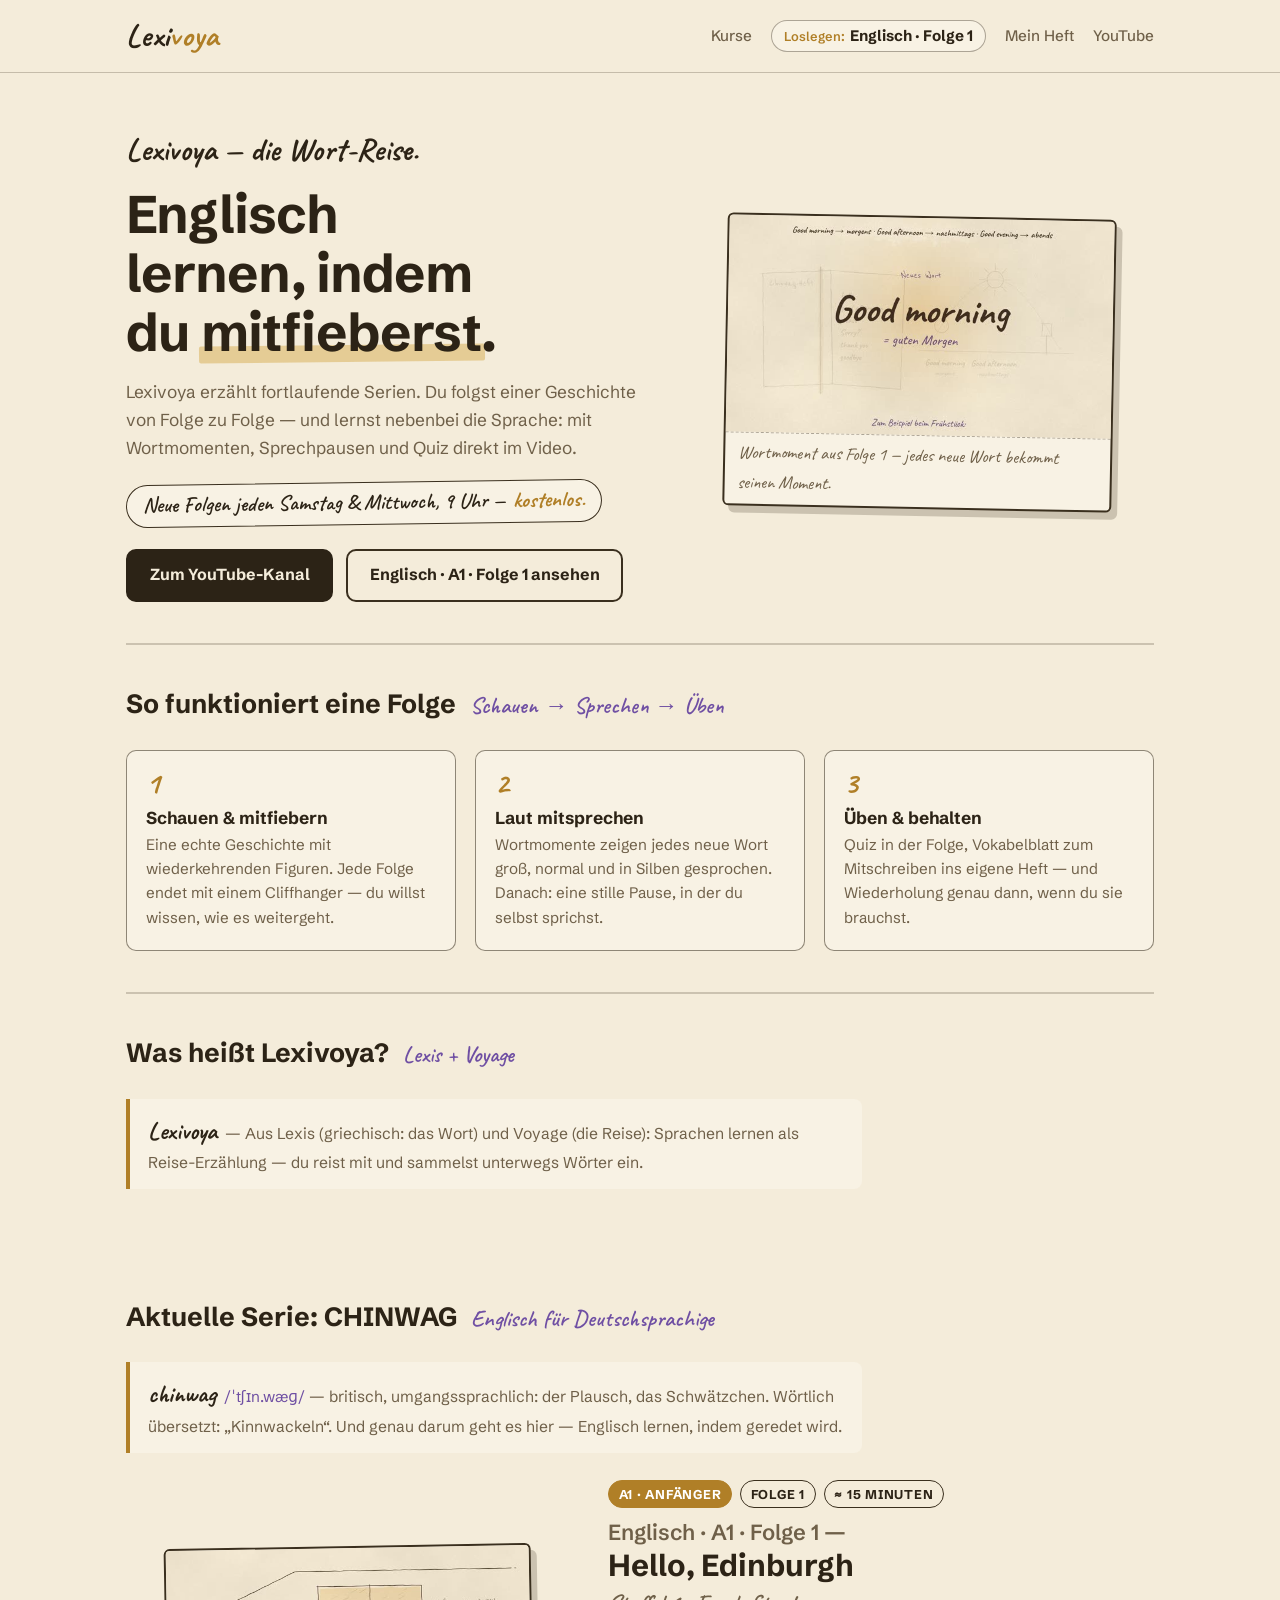
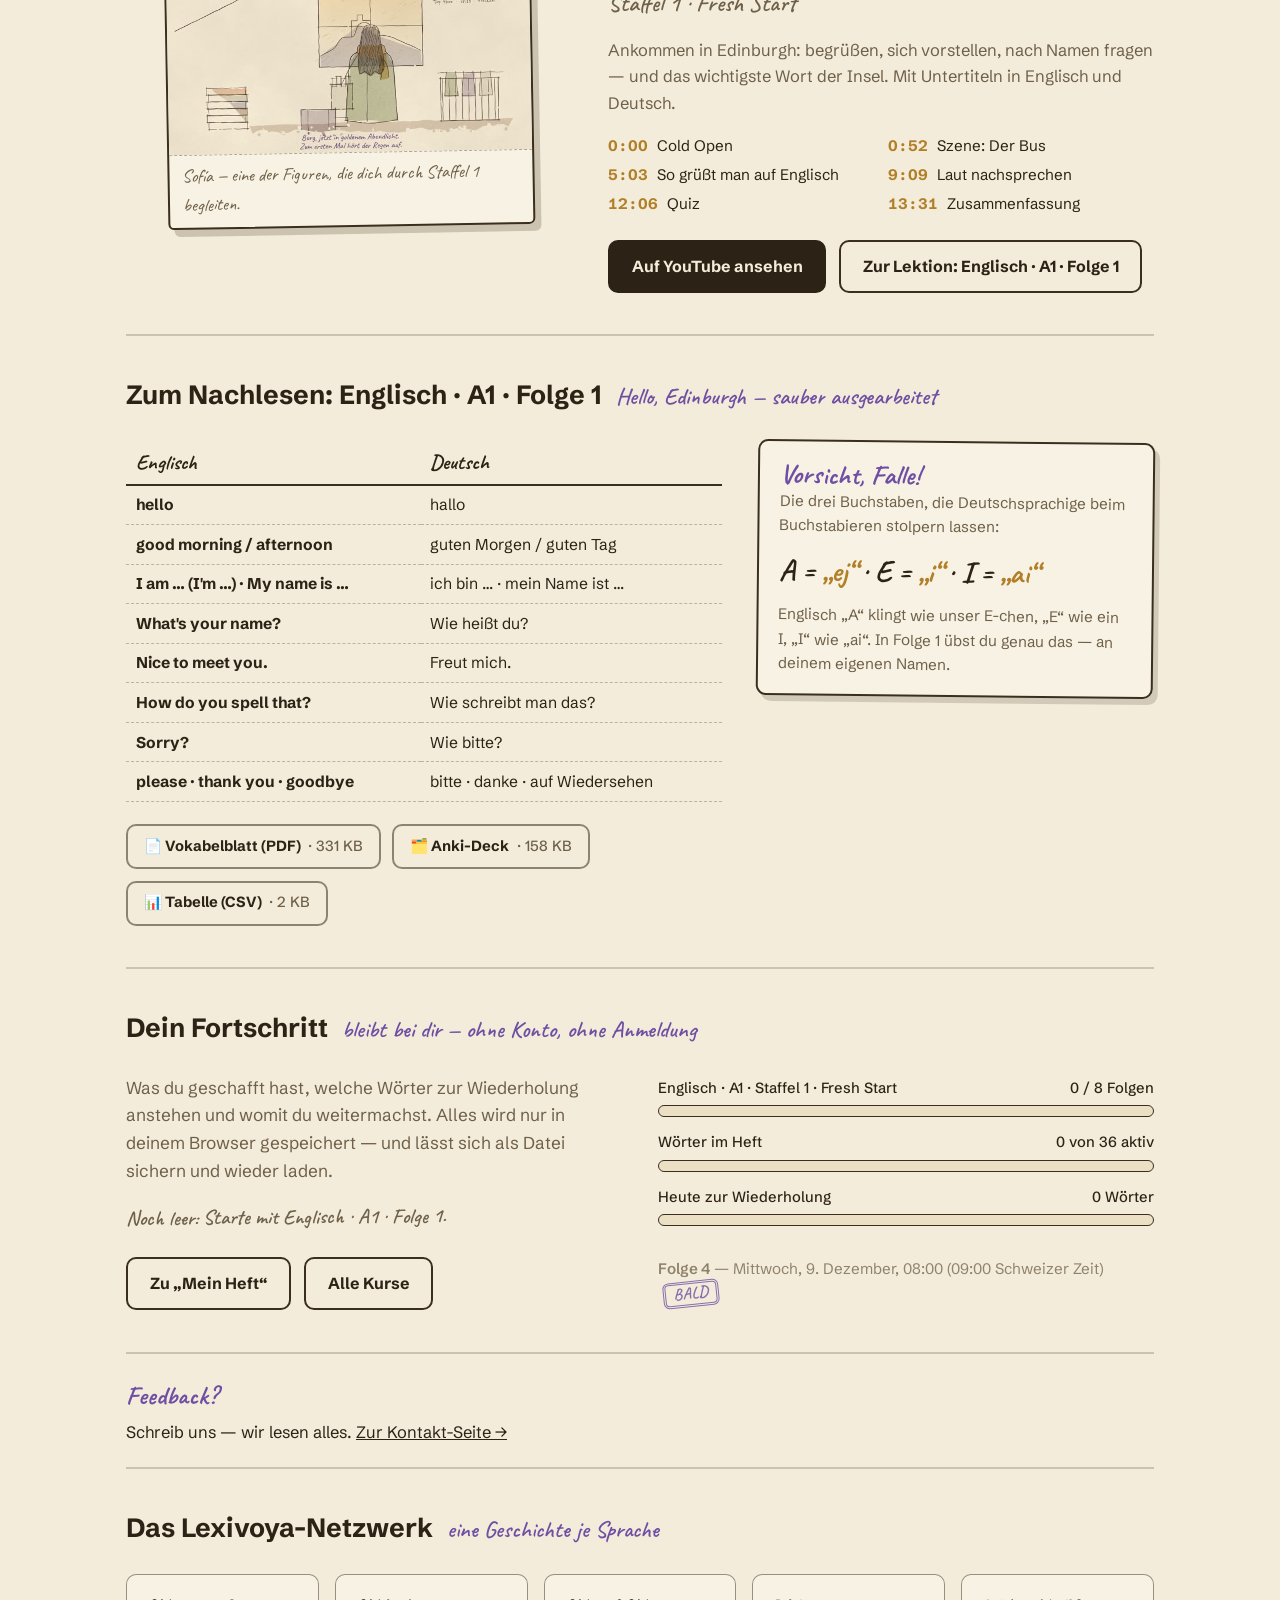
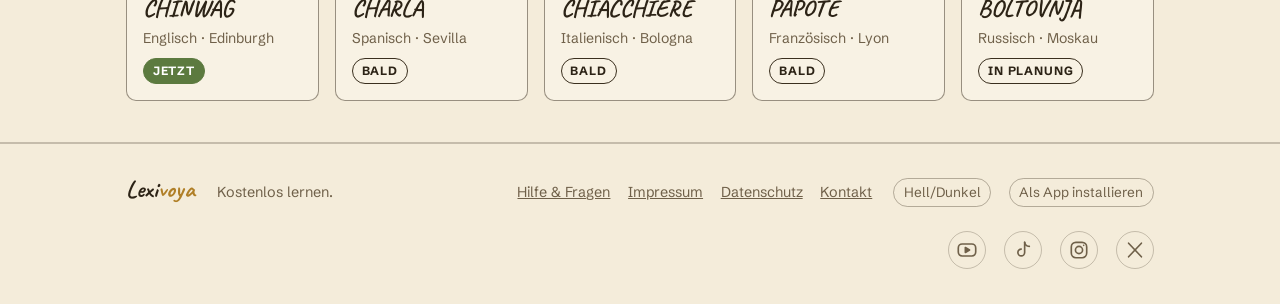
==== commit 1cf84480: "Lexivoya-Website: Hilfe & Fragen mit Installations-Video, „Als App installieren“; Folge 3–6 terminie" ====
--- a/index.html
+++ b/index.html
@@ -20,10 +20,10 @@
 <meta name="apple-mobile-web-app-capable" content="yes">
 <meta name="mobile-web-app-capable" content="yes">
 <meta name="apple-mobile-web-app-status-bar-style" content="default">
-<link rel="stylesheet" href="/css/vorlage.css?v=2f2931e6da">
-<link rel="stylesheet" href="/css/lexivoya.css?v=2f2931e6da">
-<script id="lexivoya-daten" type="application/json">{"kurse":[{"serie":"chinwag","name":"CHINWAG","sprache":"Englisch","richtung":"Deutsch → Englisch","niveau":"A1","staffel":"Staffel 1 · Fresh Start","folgen_geplant":8,"folgen":["A1-K01-S01","A1-K01-S02"],"plan":[{"nr":1,"id":"A1-K01-S01","titel":"Hello, Edinburgh","ab":"2026-11-28T08:00:00Z","thumb":"/bilder/chinwag-folge-1-thumb","url":"/chinwag/folge-1/","video":true},{"nr":2,"id":"A1-K01-S02","titel":"Where are you from?","ab":"2026-12-02T08:00:00Z","thumb":"/bilder/chinwag-folge-2-thumb","url":"/chinwag/folge-2/","video":true}]}],"folgen":[{"id":"A1-K01-S01","kurs":"chinwag","nr":1,"titel":"Hello, Edinburgh","url":"/chinwag/folge-1/","dauer":918.8,"quiz":[{"id":"s08-02","t":744.71,"frage":"Es ist drei Uhr nachmittags. Du steigst in einen Bus. Wie grüßt du?","optionen":["Good morning.","Good afternoon.","Goodbye."],"richtig":1,"erklaerung":"„Good afternoon!“ Mit „goodbye“ wärst du schon wieder ausgestiegen, bevor der Bus losfährt."},{"id":"s08-04","t":770.0,"frage":"Jemand fragt dich: „How do you spell that?\" Was sollst du tun?","optionen":["Danke sagen.","Deinen Namen buchstabieren.","Eine Zahl nennen."],"richtig":1,"erklaerung":"buchstabieren. Und denk an die Falle: Das englische I klingt wie „ai“. Sonst heißt du am Ende Sophia."},{"id":"s08-06","t":796.85,"frage":"Mr MacLeod sagt: „Your key. Number seven.\" Welche Nummer hat Sofías Wohnung?","optionen":["Sechs.","Sieben.","Elf."],"richtig":1,"erklaerung":"sieben. „Seven.“ Im obersten Stock. Ohne Aufzug. Natürlich."}],"woerter":["hello","good-afternoon","please","sorry","thank-you","goodbye","good-morning","i-am","my-name-is","what-s-your-name","nice-to-meet-you","how-do-you-spell-that"]},{"id":"A1-K01-S02","kurs":"chinwag","nr":2,"titel":"Where are you from?","url":"/chinwag/folge-2/","dauer":750.5,"quiz":[{"id":"s08-02","t":595.66,"frage":"Jemand fragt dich: „Where are you from?“ Was passt?","optionen":["My name is Sofía.","I am from Spain.","Nice to meet you."],"richtig":1,"erklaerung":"„I am from Spain.“ Oder natürlich dein eigenes Land."},{"id":"s08-04","t":616.62,"frage":"Sofía kommt aus Spanien. Sie ist also …","optionen":["Spain.","Spanish.","Scottish."],"richtig":1,"erklaerung":"„Spanish.“ Mit großem S."},{"id":"s08-06","t":641.4,"frage":"Der Verkäufer fragt Sofía: „Are you Scottish?“ Was sagt sie?","optionen":["Yes, I am.","No, I'm not.","Fine day."],"richtig":1,"erklaerung":"„No, I'm not.“ Sofía ist Spanierin. Und „Fine day“ passt sowieso immer, nur nicht als Antwort."}],"woerter":["where-are-you-from","spain","i-am-from","and-you","scotland","are-you","no-i-m-not","spanish","scottish","germany","german","yes-i-am"]}],"woerter":{"hello":{"en":"hello","de":"hallo","beispiel":"Hello, Edinburgh!","audio":"/audio/a1-k01-s01/hello.mp3","beispiel_audio":"/audio/a1-k01-s01/hello-beispiel.mp3"},"good-afternoon":{"en":"good afternoon","de":"guten Tag (nachmittags)","beispiel":"Good afternoon, Sofía!","audio":"/audio/a1-k01-s01/good-afternoon.mp3","beispiel_audio":"/audio/a1-k01-s01/good-afternoon-beispiel.mp3"},"please":{"en":"please","de":"bitte","beispiel":"Edinburgh, please.","audio":"/audio/a1-k01-s01/please.mp3","beispiel_audio":"/audio/a1-k01-s01/please-beispiel.mp3"},"sorry":{"en":"Sorry?","de":"Wie bitte?","beispiel":"Sorry? Cockburn Street?","audio":"/audio/a1-k01-s01/sorry.mp3","beispiel_audio":"/audio/a1-k01-s01/sorry-beispiel.mp3"},"thank-you":{"en":"thank you","de":"danke","beispiel":"Thank you, Mr MacLeod!","audio":"/audio/a1-k01-s01/thank-you.mp3","beispiel_audio":"/audio/a1-k01-s01/thank-you-beispiel.mp3"},"goodbye":{"en":"goodbye","de":"auf Wiedersehen","beispiel":"Goodbye, Mr MacLeod!","audio":"/audio/a1-k01-s01/goodbye.mp3","beispiel_audio":"/audio/a1-k01-s01/goodbye-beispiel.mp3"},"good-morning":{"en":"good morning","de":"guten Morgen","beispiel":"Good morning, Mr MacLeod!","audio":"/audio/a1-k01-s01/good-morning.mp3","beispiel_audio":"/audio/a1-k01-s01/good-morning-beispiel.mp3"},"i-am":{"en":"I am","de":"ich bin","beispiel":"I am Sofía.","audio":"/audio/a1-k01-s01/i-am.mp3","beispiel_audio":"/audio/a1-k01-s01/i-am-beispiel.mp3"},"my-name-is":{"en":"My name is …","de":"mein Name ist …","beispiel":"My name is Sofía Marín.","audio":"/audio/a1-k01-s01/my-name-is.mp3","beispiel_audio":"/audio/a1-k01-s01/my-name-is-beispiel.mp3"},"what-s-your-name":{"en":"What's your name?","de":"Wie heißt du? / Wie heißen Sie?","beispiel":"Hello! What's your name?","audio":"/audio/a1-k01-s01/what-s-your-name.mp3","beispiel_audio":"/audio/a1-k01-s01/what-s-your-name-beispiel.mp3"},"nice-to-meet-you":{"en":"Nice to meet you.","de":"Freut mich.","beispiel":"Hello, I'm Sofía. Nice to meet you.","audio":"/audio/a1-k01-s01/nice-to-meet-you.mp3","beispiel_audio":"/audio/a1-k01-s01/nice-to-meet-you-beispiel.mp3"},"how-do-you-spell-that":{"en":"How do you spell that?","de":"Wie schreibt man das?","beispiel":"Cockburn Street? How do you spell that?","audio":"/audio/a1-k01-s01/how-do-you-spell-that.mp3","beispiel_audio":"/audio/a1-k01-s01/how-do-you-spell-that-beispiel.mp3"},"where-are-you-from":{"en":"Where are you from?","de":"Woher kommst du? / Woher kommen Sie?","beispiel":"Hello! Where are you from?","audio":"/audio/a1-k01-s02/where-are-you-from.mp3","beispiel_audio":"/audio/a1-k01-s02/where-are-you-from-beispiel.mp3"},"spain":{"en":"Spain","de":"Spanien","beispiel":"Valencia, Spain.","audio":"/audio/a1-k01-s02/spain.mp3","beispiel_audio":"/audio/a1-k01-s02/spain-beispiel.mp3"},"i-am-from":{"en":"I am from …","de":"ich komme aus …","beispiel":"Hello, I am Sofía. I am from Spain.","audio":"/audio/a1-k01-s02/i-am-from.mp3","beispiel_audio":"/audio/a1-k01-s02/i-am-from-beispiel.mp3"},"and-you":{"en":"And you?","de":"Und du? / Und Sie?","beispiel":"I'm from Spain. And you?","audio":"/audio/a1-k01-s02/and-you.mp3","beispiel_audio":"/audio/a1-k01-s02/and-you-beispiel.mp3"},"scotland":{"en":"Scotland","de":"Schottland","beispiel":"Hello, Scotland!","audio":"/audio/a1-k01-s02/scotland.mp3","beispiel_audio":"/audio/a1-k01-s02/scotland-beispiel.mp3"},"are-you":{"en":"Are you …?","de":"Bist du …? / Sind Sie …?","beispiel":"Hello! Are you Sofía?","audio":"/audio/a1-k01-s02/are-you.mp3","beispiel_audio":"/audio/a1-k01-s02/are-you-beispiel.mp3"},"no-i-m-not":{"en":"No, I'm not.","de":"Nein, bin ich nicht.","beispiel":"Are you a student? No, I'm not.","audio":"/audio/a1-k01-s02/no-i-m-not.mp3","beispiel_audio":"/audio/a1-k01-s02/no-i-m-not-beispiel.mp3"},"spanish":{"en":"Spanish","de":"spanisch / Spanier, Spanierin","beispiel":"Sofía is Spanish.","audio":"/audio/a1-k01-s02/spanish.mp3","beispiel_audio":"/audio/a1-k01-s02/spanish-beispiel.mp3"},"scottish":{"en":"Scottish","de":"schottisch / Schotte, Schottin","beispiel":"Mr MacLeod is Scottish.","audio":"/audio/a1-k01-s02/scottish.mp3","beispiel_audio":"/audio/a1-k01-s02/scottish-beispiel.mp3"},"germany":{"en":"Germany","de":"Deutschland","beispiel":"I'm from Germany.","audio":"/audio/a1-k01-s02/germany.mp3","beispiel_audio":"/audio/a1-k01-s02/germany-beispiel.mp3"},"german":{"en":"German","de":"deutsch / Deutsche, Deutscher","beispiel":"Are you German?","audio":"/audio/a1-k01-s02/german.mp3","beispiel_audio":"/audio/a1-k01-s02/german-beispiel.mp3"},"yes-i-am":{"en":"Yes, I am.","de":"Ja, bin ich.","beispiel":"Are you Spanish? Yes, I am.","audio":"/audio/a1-k01-s02/yes-i-am.mp3","beispiel_audio":"/audio/a1-k01-s02/yes-i-am-beispiel.mp3"}},"kompetenzen":[{"ziel":"Auf Englisch grüßen und dich verabschieden — passend zur Tageszeit","kannst":"Du kannst auf Englisch grüßen und dich verabschieden — passend zur Tageszeit.","woerter":["hello","good-morning","good-afternoon","goodbye"],"kurs":"chinwag","folge":"A1-K01-S01"},{"ziel":"Dich auf Englisch vorstellen","kannst":"Du kannst dich auf Englisch vorstellen.","woerter":["i-am","my-name-is","nice-to-meet-you"],"kurs":"chinwag","folge":"A1-K01-S01"},{"ziel":"Nach einem Namen fragen und um Buchstabieren bitten","kannst":"Du kannst nach einem Namen fragen und darum bitten, ihn zu buchstabieren.","woerter":["what-s-your-name","how-do-you-spell-that"],"kurs":"chinwag","folge":"A1-K01-S01"},{"ziel":"Höflich bitten, danken und nachfragen","kannst":"Du kannst höflich bitten, danken und nachfragen, wenn du etwas nicht verstanden hast.","woerter":["please","thank-you","sorry"],"kurs":"chinwag","folge":"A1-K01-S01"},{"ziel":"Sagen, woher du kommst, und danach fragen","kannst":"Du kannst sagen, woher du kommst, danach fragen und die Frage zurückgeben.","woerter":["where-are-you-from","i-am-from","and-you"],"kurs":"chinwag","folge":"A1-K01-S02"},{"ziel":"Drei Länder auf Englisch nennen","kannst":"Du kannst Spanien, Schottland und Deutschland auf Englisch nennen.","woerter":["spain","scotland","germany"],"kurs":"chinwag","folge":"A1-K01-S02"},{"ziel":"Die passende Nationalität sagen","kannst":"Du kannst die passende Nationalität sagen und weißt, dass man sie im Englischen groß schreibt.","woerter":["spanish","scottish","german"],"kurs":"chinwag","folge":"A1-K01-S02"},{"ziel":"Mit Ja oder Nein kurz antworten","kannst":"Du kannst mit „Are you …?“ nachfragen und kurz mit Ja oder Nein antworten.","woerter":["are-you","yes-i-am","no-i-m-not"],"kurs":"chinwag","folge":"A1-K01-S02"}]}</script>
-<script src="/js/lernstand.js?v=2f2931e6da"></script>
+<link rel="stylesheet" href="/css/vorlage.css?v=eddf8bff2a">
+<link rel="stylesheet" href="/css/lexivoya.css?v=eddf8bff2a">
+<script id="lexivoya-daten" type="application/json">{"kurse":[{"serie":"chinwag","name":"CHINWAG","sprache":"Englisch","richtung":"Deutsch → Englisch","niveau":"A1","staffel":"Staffel 1 · Fresh Start","folgen_geplant":8,"folgen":["A1-K01-S01","A1-K01-S02","A1-K01-S03","A1-K01-S04","A1-K01-S05","A1-K01-S06"],"plan":[{"nr":1,"id":"A1-K01-S01","titel":"Hello, Edinburgh","ab":"2026-11-28T08:00:00Z","thumb":"/bilder/chinwag-folge-1-thumb","url":"/chinwag/folge-1/","video":true},{"nr":2,"id":"A1-K01-S02","titel":"Where are you from?","ab":"2026-12-02T08:00:00Z","thumb":"/bilder/chinwag-folge-2-thumb","url":"/chinwag/folge-2/","video":true},{"nr":3,"id":"A1-K01-S03","titel":"What's your number?","ab":"2026-12-05T08:00:00Z","thumb":"/bilder/chinwag-folge-3-thumb","url":"/chinwag/folge-3/","video":true},{"nr":4,"id":"A1-K01-S04","titel":"What are you reading?","ab":"2026-12-09T08:00:00Z","thumb":"/bilder/chinwag-folge-4-thumb","url":"/chinwag/folge-4/","video":true},{"nr":5,"id":"A1-K01-S05","titel":"Monday to Sunday","ab":"2026-12-12T08:00:00Z","thumb":"/bilder/chinwag-folge-5-thumb","url":"/chinwag/folge-5/","video":true},{"nr":6,"id":"A1-K01-S06","titel":"Can I help you?","ab":"2026-12-16T08:00:00Z","thumb":"/bilder/chinwag-folge-6-thumb","url":"/chinwag/folge-6/","video":true}]}],"folgen":[{"id":"A1-K01-S01","kurs":"chinwag","nr":1,"titel":"Hello, Edinburgh","url":"/chinwag/folge-1/","dauer":918.8,"quiz":[{"id":"s08-02","t":744.71,"frage":"Es ist drei Uhr nachmittags. Du steigst in einen Bus. Wie grüßt du?","optionen":["Good morning.","Good afternoon.","Goodbye."],"richtig":1,"erklaerung":"„Good afternoon!“ Mit „goodbye“ wärst du schon wieder ausgestiegen, bevor der Bus losfährt."},{"id":"s08-04","t":770.0,"frage":"Jemand fragt dich: „How do you spell that?\" Was sollst du tun?","optionen":["Danke sagen.","Deinen Namen buchstabieren.","Eine Zahl nennen."],"richtig":1,"erklaerung":"buchstabieren. Und denk an die Falle: Das englische I klingt wie „ai“. Sonst heißt du am Ende Sophia."},{"id":"s08-06","t":796.85,"frage":"Mr MacLeod sagt: „Your key. Number seven.\" Welche Nummer hat Sofías Wohnung?","optionen":["Sechs.","Sieben.","Elf."],"richtig":1,"erklaerung":"sieben. „Seven.“ Im obersten Stock. Ohne Aufzug. Natürlich."}],"woerter":["hello","good-afternoon","please","sorry","thank-you","goodbye","good-morning","i-am","my-name-is","what-s-your-name","nice-to-meet-you","how-do-you-spell-that"]},{"id":"A1-K01-S02","kurs":"chinwag","nr":2,"titel":"Where are you from?","url":"/chinwag/folge-2/","dauer":750.5,"quiz":[{"id":"s08-02","t":595.66,"frage":"Jemand fragt dich: „Where are you from?“ Was passt?","optionen":["My name is Sofía.","I am from Spain.","Nice to meet you."],"richtig":1,"erklaerung":"„I am from Spain.“ Oder natürlich dein eigenes Land."},{"id":"s08-04","t":616.62,"frage":"Sofía kommt aus Spanien. Sie ist also …","optionen":["Spain.","Spanish.","Scottish."],"richtig":1,"erklaerung":"„Spanish.“ Mit großem S."},{"id":"s08-06","t":641.4,"frage":"Der Verkäufer fragt Sofía: „Are you Scottish?“ Was sagt sie?","optionen":["Yes, I am.","No, I'm not.","Fine day."],"richtig":1,"erklaerung":"„No, I'm not.“ Sofía ist Spanierin. Und „Fine day“ passt sowieso immer, nur nicht als Antwort."}],"woerter":["where-are-you-from","spain","i-am-from","and-you","scotland","are-you","no-i-m-not","spanish","scottish","germany","german","yes-i-am"]},{"id":"A1-K01-S03","kurs":"chinwag","nr":3,"titel":"What's your number?","url":"/chinwag/folge-3/","dauer":738.8,"quiz":[{"id":"s08-02","t":598.77,"frage":"Sofía fragt im Laden: „How much is it?“ Der Verkäufer sagt: „Ten pounds.“ Was kostet die SIM-Karte?","optionen":["Ten pounds.","Twelve pounds.","Twenty pounds."],"richtig":0,"erklaerung":"„Ten pounds.“ Zehn Pfund."},{"id":"s08-04","t":619.26,"frage":"Jemand spricht viel zu schnell. Was sagst du?","optionen":["Slowly, please.","Here you are.","Eleven."],"richtig":0,"erklaerung":"„Slowly, please.“ Oder: „Can you say that again?“"},{"id":"s08-06","t":641.0,"frage":"Wie sagt man die Null in einer Telefonnummer meistens?","optionen":["ten","oh","eleven"],"richtig":1,"erklaerung":"„oh“. Wie der Buchstabe O."}],"woerter":["how-much-is-it","pounds","here-you-are","phone-number","slowly-please","can-you-say-that-again","zero-ten","eleven","twelve","twenty","what-s-your-phone-number","it-is"]},{"id":"A1-K01-S04","kurs":"chinwag","nr":4,"titel":"What are you reading?","url":"/chinwag/folge-4/","dauer":695.2,"quiz":[{"id":"s08-02","t":548.11,"frage":"Morag fragt: „What are you reading?“ Was antwortest du?","optionen":["It is nine o'clock.","I am reading a book.","No, thank you."],"richtig":1,"erklaerung":"„I am reading a book.“ Ich lese ein Buch."},{"id":"s08-04","t":570.55,"frage":"Du willst wissen, wie spät es ist. Was fragst du?","optionen":["What's this?","What time is it?","What are you reading?"],"richtig":1,"erklaerung":"„What time is it?“ Und die Antwort: „It is nine o'clock.“"},{"id":"s08-06","t":593.08,"frage":"Morag bietet dir Tee an. Du möchtest keinen. Was sagst du?","optionen":["No, thank you.","No.","Yes, please."],"richtig":0,"erklaerung":"„No, thank you.“ In Schottland immer mit Dank."}],"woerter":["what-time-is-it","it-is-o-clock","what-are-you-reading","i-am-reading","book","tea","yes-please","this","that","what-s-this","it-is-a","no-thank-you"]},{"id":"A1-K01-S05","kurs":"chinwag","nr":5,"titel":"Monday to Sunday","url":"/chinwag/folge-5/","dauer":641.9,"quiz":[{"id":"s08-02","t":506.35,"frage":"Ein Buch heißt „Tea“. In welches Regal kommt es?","optionen":["Shelf P.","Shelf T.","Shelf D."],"richtig":1,"erklaerung":"„Shelf T.“ Denn „tea“ fängt mit „T“ an."},{"id":"s08-04","t":531.8,"frage":"An welchem Tag ist der Buchladen zu?","optionen":["Sunday. Closed.","Monday. Closed.","Sunday. Open."],"richtig":0,"erklaerung":"„Sunday. Closed.“ Am Sonntag ist der Laden zu."},{"id":"s08-06","t":555.76,"frage":"Heute ist „Tuesday“. Welcher Tag ist „tomorrow“, also morgen?","optionen":["Monday.","Thursday.","Wednesday."],"richtig":2,"erklaerung":"„Wednesday.“ Nach Dienstag kommt Mittwoch."}],"woerter":["monday","tuesday","wednesday","thursday","friday","saturday","sunday","closed","b-c-d-g-p-t","today","tomorrow","see-you-on"]},{"id":"A1-K01-S06","kurs":"chinwag","nr":6,"titel":"Can I help you?","url":"/chinwag/folge-6/","dauer":768.2,"quiz":[{"id":"s08-02","t":616.41,"frage":"Ein Kunde kommt in den Laden. Was sagst du zuerst?","optionen":["Anything else?","Can I help you?","That is all."],"richtig":1,"erklaerung":"„Can I help you?“ Damit bietest du Hilfe an."},{"id":"s08-04","t":641.26,"frage":"Hör genau hin. Wie schreibt man den Namen des Kunden?","optionen":["F, L, I, M, I, N, G.","F, L, A, M, I, N, G.","F, L, E, M, I, N, G."],"richtig":2,"erklaerung":"„F, L, E, M, I, N, G.“ Das englische E klingt wie unser I."},{"id":"s08-06","t":666.72,"frage":"Ein Kunde sucht ein Buch, aber ihr habt es nicht. Was sagst du höflich?","optionen":["It is over there.","Sorry, we do not have it.","Of course."],"richtig":1,"erklaerung":"„Sorry, we do not have it.“ Das ist ein höfliches Nein."}],"woerter":["can-i-help-you","i-am-looking-for","just-a-moment","it-is-over-there","upstairs","anything-else","sorry-we-do-not-have-it","can-you-spell-that-please","of-course","f-l-m-n-s","double","that-is-all"]}],"woerter":{"hello":{"en":"hello","de":"hallo","beispiel":"Hello, Edinburgh!","audio":"/audio/a1-k01-s01/hello.mp3","beispiel_audio":"/audio/a1-k01-s01/hello-beispiel.mp3"},"good-afternoon":{"en":"good afternoon","de":"guten Tag (nachmittags)","beispiel":"Good afternoon, Sofía!","audio":"/audio/a1-k01-s01/good-afternoon.mp3","beispiel_audio":"/audio/a1-k01-s01/good-afternoon-beispiel.mp3"},"please":{"en":"please","de":"bitte","beispiel":"Edinburgh, please.","audio":"/audio/a1-k01-s01/please.mp3","beispiel_audio":"/audio/a1-k01-s01/please-beispiel.mp3"},"sorry":{"en":"Sorry?","de":"Wie bitte?","beispiel":"Sorry? Cockburn Street?","audio":"/audio/a1-k01-s01/sorry.mp3","beispiel_audio":"/audio/a1-k01-s01/sorry-beispiel.mp3"},"thank-you":{"en":"thank you","de":"danke","beispiel":"Thank you, Mr MacLeod!","audio":"/audio/a1-k01-s01/thank-you.mp3","beispiel_audio":"/audio/a1-k01-s01/thank-you-beispiel.mp3"},"goodbye":{"en":"goodbye","de":"auf Wiedersehen","beispiel":"Goodbye, Mr MacLeod!","audio":"/audio/a1-k01-s01/goodbye.mp3","beispiel_audio":"/audio/a1-k01-s01/goodbye-beispiel.mp3"},"good-morning":{"en":"good morning","de":"guten Morgen","beispiel":"Good morning, Mr MacLeod!","audio":"/audio/a1-k01-s01/good-morning.mp3","beispiel_audio":"/audio/a1-k01-s01/good-morning-beispiel.mp3"},"i-am":{"en":"I am","de":"ich bin","beispiel":"I am Sofía.","audio":"/audio/a1-k01-s01/i-am.mp3","beispiel_audio":"/audio/a1-k01-s01/i-am-beispiel.mp3"},"my-name-is":{"en":"My name is …","de":"mein Name ist …","beispiel":"My name is Sofía Marín.","audio":"/audio/a1-k01-s01/my-name-is.mp3","beispiel_audio":"/audio/a1-k01-s01/my-name-is-beispiel.mp3"},"what-s-your-name":{"en":"What's your name?","de":"Wie heißt du? / Wie heißen Sie?","beispiel":"Hello! What's your name?","audio":"/audio/a1-k01-s01/what-s-your-name.mp3","beispiel_audio":"/audio/a1-k01-s01/what-s-your-name-beispiel.mp3"},"nice-to-meet-you":{"en":"Nice to meet you.","de":"Freut mich.","beispiel":"Hello, I'm Sofía. Nice to meet you.","audio":"/audio/a1-k01-s01/nice-to-meet-you.mp3","beispiel_audio":"/audio/a1-k01-s01/nice-to-meet-you-beispiel.mp3"},"how-do-you-spell-that":{"en":"How do you spell that?","de":"Wie schreibt man das?","beispiel":"Cockburn Street? How do you spell that?","audio":"/audio/a1-k01-s01/how-do-you-spell-that.mp3","beispiel_audio":"/audio/a1-k01-s01/how-do-you-spell-that-beispiel.mp3"},"where-are-you-from":{"en":"Where are you from?","de":"Woher kommst du? / Woher kommen Sie?","beispiel":"Hello! Where are you from?","audio":"/audio/a1-k01-s02/where-are-you-from.mp3","beispiel_audio":"/audio/a1-k01-s02/where-are-you-from-beispiel.mp3"},"spain":{"en":"Spain","de":"Spanien","beispiel":"Valencia, Spain.","audio":"/audio/a1-k01-s02/spain.mp3","beispiel_audio":"/audio/a1-k01-s02/spain-beispiel.mp3"},"i-am-from":{"en":"I am from …","de":"ich komme aus …","beispiel":"Hello, I am Sofía. I am from Spain.","audio":"/audio/a1-k01-s02/i-am-from.mp3","beispiel_audio":"/audio/a1-k01-s02/i-am-from-beispiel.mp3"},"and-you":{"en":"And you?","de":"Und du? / Und Sie?","beispiel":"I'm from Spain. And you?","audio":"/audio/a1-k01-s02/and-you.mp3","beispiel_audio":"/audio/a1-k01-s02/and-you-beispiel.mp3"},"scotland":{"en":"Scotland","de":"Schottland","beispiel":"Hello, Scotland!","audio":"/audio/a1-k01-s02/scotland.mp3","beispiel_audio":"/audio/a1-k01-s02/scotland-beispiel.mp3"},"are-you":{"en":"Are you …?","de":"Bist du …? / Sind Sie …?","beispiel":"Hello! Are you Sofía?","audio":"/audio/a1-k01-s02/are-you.mp3","beispiel_audio":"/audio/a1-k01-s02/are-you-beispiel.mp3"},"no-i-m-not":{"en":"No, I'm not.","de":"Nein, bin ich nicht.","beispiel":"Are you a student? No, I'm not.","audio":"/audio/a1-k01-s02/no-i-m-not.mp3","beispiel_audio":"/audio/a1-k01-s02/no-i-m-not-beispiel.mp3"},"spanish":{"en":"Spanish","de":"spanisch / Spanier, Spanierin","beispiel":"Sofía is Spanish.","audio":"/audio/a1-k01-s02/spanish.mp3","beispiel_audio":"/audio/a1-k01-s02/spanish-beispiel.mp3"},"scottish":{"en":"Scottish","de":"schottisch / Schotte, Schottin","beispiel":"Mr MacLeod is Scottish.","audio":"/audio/a1-k01-s02/scottish.mp3","beispiel_audio":"/audio/a1-k01-s02/scottish-beispiel.mp3"},"germany":{"en":"Germany","de":"Deutschland","beispiel":"I'm from Germany.","audio":"/audio/a1-k01-s02/germany.mp3","beispiel_audio":"/audio/a1-k01-s02/germany-beispiel.mp3"},"german":{"en":"German","de":"deutsch / Deutsche, Deutscher","beispiel":"Are you German?","audio":"/audio/a1-k01-s02/german.mp3","beispiel_audio":"/audio/a1-k01-s02/german-beispiel.mp3"},"yes-i-am":{"en":"Yes, I am.","de":"Ja, bin ich.","beispiel":"Are you Spanish? Yes, I am.","audio":"/audio/a1-k01-s02/yes-i-am.mp3","beispiel_audio":"/audio/a1-k01-s02/yes-i-am-beispiel.mp3"},"how-much-is-it":{"en":"How much is it?","de":"Was kostet das?","beispiel":"Milk, please. How much is it?","audio":"/audio/a1-k01-s03/how-much-is-it.mp3","beispiel_audio":"/audio/a1-k01-s03/how-much-is-it-beispiel.mp3"},"pounds":{"en":"pounds","de":"Pfund","beispiel":"Ten pounds, please.","audio":"/audio/a1-k01-s03/pounds.mp3","beispiel_audio":"/audio/a1-k01-s03/pounds-beispiel.mp3"},"here-you-are":{"en":"Here you are.","de":"Bitte schön. (beim Geben)","beispiel":"Ten pounds. Here you are.","audio":"/audio/a1-k01-s03/here-you-are.mp3","beispiel_audio":"/audio/a1-k01-s03/here-you-are-beispiel.mp3"},"phone-number":{"en":"phone number","de":"Telefonnummer","beispiel":"My phone number is oh seven seven oh oh.","audio":"/audio/a1-k01-s03/phone-number.mp3","beispiel_audio":"/audio/a1-k01-s03/phone-number-beispiel.mp3"},"slowly-please":{"en":"Slowly, please.","de":"Langsam, bitte.","beispiel":"Sorry? Slowly, please.","audio":"/audio/a1-k01-s03/slowly-please.mp3","beispiel_audio":"/audio/a1-k01-s03/slowly-please-beispiel.mp3"},"can-you-say-that-again":{"en":"Can you say that again?","de":"Kannst du das noch einmal sagen?","beispiel":"Sorry? Can you say that again?","audio":"/audio/a1-k01-s03/can-you-say-that-again.mp3","beispiel_audio":"/audio/a1-k01-s03/can-you-say-that-again-beispiel.mp3","melodie":{"wort":"steigend","satz":"steigend"}},"zero-ten":{"en":"zero – ten","de":"null bis zehn","beispiel":"Oh seven seven oh oh.","audio":"/audio/a1-k01-s03/zero-ten.mp3","beispiel_audio":"/audio/a1-k01-s03/zero-ten-beispiel.mp3"},"eleven":{"en":"eleven","de":"elf","beispiel":"Eleven pounds.","audio":"/audio/a1-k01-s03/eleven.mp3","beispiel_audio":"/audio/a1-k01-s03/eleven-beispiel.mp3"},"twelve":{"en":"twelve","de":"zwölf","beispiel":"Twelve pounds, please.","audio":"/audio/a1-k01-s03/twelve.mp3","beispiel_audio":"/audio/a1-k01-s03/twelve-beispiel.mp3"},"twenty":{"en":"twenty","de":"zwanzig","beispiel":"Twenty pounds.","audio":"/audio/a1-k01-s03/twenty.mp3","beispiel_audio":"/audio/a1-k01-s03/twenty-beispiel.mp3"},"what-s-your-phone-number":{"en":"What's your phone number?","de":"Wie ist deine Telefonnummer?","beispiel":"Hello, Mr MacLeod. What's your phone number?","audio":"/audio/a1-k01-s03/what-s-your-phone-number.mp3","beispiel_audio":"/audio/a1-k01-s03/what-s-your-phone-number-beispiel.mp3"},"it-is":{"en":"It is …","de":"Es ist … / Sie ist …","beispiel":"It is ten pounds.","audio":"/audio/a1-k01-s03/it-is.mp3","beispiel_audio":"/audio/a1-k01-s03/it-is-beispiel.mp3"},"what-time-is-it":{"en":"What time is it?","de":"Wie spät ist es?","beispiel":"Hello, Mr MacLeod. What time is it?","audio":"/audio/a1-k01-s04/what-time-is-it.mp3","beispiel_audio":"/audio/a1-k01-s04/what-time-is-it-beispiel.mp3"},"it-is-o-clock":{"en":"It is … o'clock.","de":"Es ist … Uhr.","beispiel":"It is ten o'clock.","audio":"/audio/a1-k01-s04/it-is-o-clock.mp3","beispiel_audio":"/audio/a1-k01-s04/it-is-o-clock-beispiel.mp3"},"what-are-you-reading":{"en":"What are you reading?","de":"Was liest du?","beispiel":"Hello, Sofía. What are you reading?","audio":"/audio/a1-k01-s04/what-are-you-reading.mp3","beispiel_audio":"/audio/a1-k01-s04/what-are-you-reading-beispiel.mp3"},"i-am-reading":{"en":"I am reading …","de":"Ich lese …","beispiel":"I am reading a book.","audio":"/audio/a1-k01-s04/i-am-reading.mp3","beispiel_audio":"/audio/a1-k01-s04/i-am-reading-beispiel.mp3"},"book":{"en":"book","de":"Buch","beispiel":"I am reading a book.","audio":"/audio/a1-k01-s04/book.mp3","beispiel_audio":"/audio/a1-k01-s04/book-beispiel.mp3"},"tea":{"en":"tea","de":"Tee","beispiel":"Tea, please.","audio":"/audio/a1-k01-s04/tea.mp3","beispiel_audio":"/audio/a1-k01-s04/tea-beispiel.mp3"},"yes-please":{"en":"Yes, please.","de":"Ja, bitte.","beispiel":"Tea? Yes, please.","audio":"/audio/a1-k01-s04/yes-please.mp3","beispiel_audio":"/audio/a1-k01-s04/yes-please-beispiel.mp3"},"this":{"en":"this","de":"das (hier), dies","beispiel":"This is my book.","audio":"/audio/a1-k01-s04/this.mp3","beispiel_audio":"/audio/a1-k01-s04/this-beispiel.mp3"},"that":{"en":"that","de":"das (dort)","beispiel":"That is the shop.","audio":"/audio/a1-k01-s04/that.mp3","beispiel_audio":"/audio/a1-k01-s04/that-beispiel.mp3"},"what-s-this":{"en":"What's this?","de":"Was ist das?","beispiel":"Sorry. What's this?","audio":"/audio/a1-k01-s04/what-s-this.mp3","beispiel_audio":"/audio/a1-k01-s04/what-s-this-beispiel.mp3"},"it-is-a":{"en":"It is a …","de":"Es ist ein … / eine …","beispiel":"It is a book.","audio":"/audio/a1-k01-s04/it-is-a.mp3","beispiel_audio":"/audio/a1-k01-s04/it-is-a-beispiel.mp3"},"no-thank-you":{"en":"No, thank you.","de":"Nein, danke.","beispiel":"Tea? No, thank you.","audio":"/audio/a1-k01-s04/no-thank-you.mp3","beispiel_audio":"/audio/a1-k01-s04/no-thank-you-beispiel.mp3"},"monday":{"en":"Monday","de":"Montag","beispiel":"Monday, nine o'clock.","audio":"/audio/a1-k01-s05/monday.mp3","beispiel_audio":"/audio/a1-k01-s05/monday-beispiel.mp3"},"tuesday":{"en":"Tuesday","de":"Dienstag","beispiel":"Hello, Morag. It is Tuesday.","audio":"/audio/a1-k01-s05/tuesday.mp3","beispiel_audio":"/audio/a1-k01-s05/tuesday-beispiel.mp3"},"wednesday":{"en":"Wednesday","de":"Mittwoch","beispiel":"It is Wednesday. Fine day!","audio":"/audio/a1-k01-s05/wednesday.mp3","beispiel_audio":"/audio/a1-k01-s05/wednesday-beispiel.mp3"},"thursday":{"en":"Thursday","de":"Donnerstag","beispiel":"Thursday, ten o'clock.","audio":"/audio/a1-k01-s05/thursday.mp3","beispiel_audio":"/audio/a1-k01-s05/thursday-beispiel.mp3"},"friday":{"en":"Friday","de":"Freitag","beispiel":"It is Friday. Tea, please.","audio":"/audio/a1-k01-s05/friday.mp3","beispiel_audio":"/audio/a1-k01-s05/friday-beispiel.mp3"},"saturday":{"en":"Saturday","de":"Samstag","beispiel":"It is Saturday, Sofía.","audio":"/audio/a1-k01-s05/saturday.mp3","beispiel_audio":"/audio/a1-k01-s05/saturday-beispiel.mp3"},"sunday":{"en":"Sunday","de":"Sonntag","beispiel":"It is Sunday.","audio":"/audio/a1-k01-s05/sunday.mp3","beispiel_audio":"/audio/a1-k01-s05/sunday-beispiel.mp3"},"closed":{"en":"closed","de":"geschlossen, zu","beispiel":"Sunday. The shop is closed.","audio":"/audio/a1-k01-s05/closed.mp3","beispiel_audio":"/audio/a1-k01-s05/closed-beispiel.mp3"},"b-c-d-g-p-t":{"en":"B – C – D – G – P – T","de":"die Buchstaben B, C, D, G, P, T","beispiel":"Shelf B. Shelf D.","audio":"/audio/a1-k01-s05/b-c-d-g-p-t.mp3","beispiel_audio":"/audio/a1-k01-s05/b-c-d-g-p-t-beispiel.mp3"},"today":{"en":"today","de":"heute","beispiel":"Today is Saturday.","audio":"/audio/a1-k01-s05/today.mp3","beispiel_audio":"/audio/a1-k01-s05/today-beispiel.mp3"},"tomorrow":{"en":"tomorrow","de":"morgen","beispiel":"Tomorrow is Monday.","audio":"/audio/a1-k01-s05/tomorrow.mp3","beispiel_audio":"/audio/a1-k01-s05/tomorrow-beispiel.mp3"},"see-you-on":{"en":"See you on …","de":"Bis … / Wir sehen uns am …","beispiel":"See you on Friday, Morag.","audio":"/audio/a1-k01-s05/see-you-on.mp3","beispiel_audio":"/audio/a1-k01-s05/see-you-on-beispiel.mp3"},"can-i-help-you":{"en":"Can I help you?","de":"Kann ich Ihnen helfen?","beispiel":"Good morning. Can I help you?","audio":"/audio/a1-k01-s06/can-i-help-you.mp3","beispiel_audio":"/audio/a1-k01-s06/can-i-help-you-beispiel.mp3","melodie":{"wort":"steigend","satz":"steigend"}},"i-am-looking-for":{"en":"I am looking for …","de":"Ich suche …","beispiel":"I am looking for Morag.","audio":"/audio/a1-k01-s06/i-am-looking-for.mp3","beispiel_audio":"/audio/a1-k01-s06/i-am-looking-for-beispiel.mp3"},"just-a-moment":{"en":"Just a moment.","de":"Einen Moment.","beispiel":"Tea? Just a moment.","audio":"/audio/a1-k01-s06/just-a-moment.mp3","beispiel_audio":"/audio/a1-k01-s06/just-a-moment-beispiel.mp3"},"it-is-over-there":{"en":"It is over there.","de":"Es ist dort drüben.","beispiel":"The ladder? It is over there.","audio":"/audio/a1-k01-s06/it-is-over-there.mp3","beispiel_audio":"/audio/a1-k01-s06/it-is-over-there-beispiel.mp3"},"upstairs":{"en":"upstairs","de":"oben, eine Treppe höher","beispiel":"Morag is upstairs.","audio":"/audio/a1-k01-s06/upstairs.mp3","beispiel_audio":"/audio/a1-k01-s06/upstairs-beispiel.mp3"},"anything-else":{"en":"Anything else?","de":"Sonst noch etwas?","beispiel":"Here you are. Anything else?","audio":"/audio/a1-k01-s06/anything-else.mp3","beispiel_audio":"/audio/a1-k01-s06/anything-else-beispiel.mp3","melodie":{"wort":"steigend","satz":"steigend"}},"sorry-we-do-not-have-it":{"en":"Sorry, we do not have it.","de":"Tut mir leid, das haben wir nicht.","beispiel":"Milk? Sorry, we do not have it.","audio":"/audio/a1-k01-s06/sorry-we-do-not-have-it.mp3","beispiel_audio":"/audio/a1-k01-s06/sorry-we-do-not-have-it-beispiel.mp3"},"can-you-spell-that-please":{"en":"Can you spell that, please?","de":"Können Sie das bitte buchstabieren?","beispiel":"Sorry? Can you spell that, please?","audio":"/audio/a1-k01-s06/can-you-spell-that-please.mp3","beispiel_audio":"/audio/a1-k01-s06/can-you-spell-that-please-beispiel.mp3","melodie":{"wort":"steigend","satz":"steigend"}},"of-course":{"en":"Of course.","de":"Natürlich. / Klar.","beispiel":"Milk? Yes, of course.","audio":"/audio/a1-k01-s06/of-course.mp3","beispiel_audio":"/audio/a1-k01-s06/of-course-beispiel.mp3"},"f-l-m-n-s":{"en":"F – L – M – N – S","de":"die Buchstaben F, L, M, N, S","beispiel":"Fleming. F, L, E, M, I, N, G.","audio":"/audio/a1-k01-s06/f-l-m-n-s.mp3","beispiel_audio":"/audio/a1-k01-s06/f-l-m-n-s-beispiel.mp3"},"double":{"en":"double","de":"doppelt","beispiel":"Mill. M, I, double L.","audio":"/audio/a1-k01-s06/double.mp3","beispiel_audio":"/audio/a1-k01-s06/double-beispiel.mp3"},"that-is-all":{"en":"That is all.","de":"Das ist alles.","beispiel":"Tea, please. That is all.","audio":"/audio/a1-k01-s06/that-is-all.mp3","beispiel_audio":"/audio/a1-k01-s06/that-is-all-beispiel.mp3"}},"kompetenzen":[{"ziel":"Auf Englisch grüßen und dich verabschieden — passend zur Tageszeit","kannst":"Du kannst auf Englisch grüßen und dich verabschieden — passend zur Tageszeit.","woerter":["hello","good-morning","good-afternoon","goodbye"],"kurs":"chinwag","folge":"A1-K01-S01"},{"ziel":"Dich auf Englisch vorstellen","kannst":"Du kannst dich auf Englisch vorstellen.","woerter":["i-am","my-name-is","nice-to-meet-you"],"kurs":"chinwag","folge":"A1-K01-S01"},{"ziel":"Nach einem Namen fragen und um Buchstabieren bitten","kannst":"Du kannst nach einem Namen fragen und darum bitten, ihn zu buchstabieren.","woerter":["what-s-your-name","how-do-you-spell-that"],"kurs":"chinwag","folge":"A1-K01-S01"},{"ziel":"Höflich bitten, danken und nachfragen","kannst":"Du kannst höflich bitten, danken und nachfragen, wenn du etwas nicht verstanden hast.","woerter":["please","thank-you","sorry"],"kurs":"chinwag","folge":"A1-K01-S01"},{"ziel":"Sagen, woher du kommst, und danach fragen","kannst":"Du kannst sagen, woher du kommst, danach fragen und die Frage zurückgeben.","woerter":["where-are-you-from","i-am-from","and-you"],"kurs":"chinwag","folge":"A1-K01-S02"},{"ziel":"Drei Länder auf Englisch nennen","kannst":"Du kannst Spanien, Schottland und Deutschland auf Englisch nennen.","woerter":["spain","scotland","germany"],"kurs":"chinwag","folge":"A1-K01-S02"},{"ziel":"Die passende Nationalität sagen","kannst":"Du kannst die passende Nationalität sagen und weißt, dass man sie im Englischen groß schreibt.","woerter":["spanish","scottish","german"],"kurs":"chinwag","folge":"A1-K01-S02"},{"ziel":"Mit Ja oder Nein kurz antworten","kannst":"Du kannst mit „Are you …?“ nachfragen und kurz mit Ja oder Nein antworten.","woerter":["are-you","yes-i-am","no-i-m-not"],"kurs":"chinwag","folge":"A1-K01-S02"},{"ziel":"Die Zahlen von 0 bis 20 verstehen und sagen","kannst":"Du kannst die Zahlen von null bis zwanzig verstehen und bis zwölf sagen.","woerter":["zero-ten","eleven","twelve","twenty"],"kurs":"chinwag","folge":"A1-K01-S03"},{"ziel":"Nach dem Preis fragen und bezahlen","kannst":"Du kannst nach dem Preis fragen, einen Preis in Pfund verstehen und etwas überreichen.","woerter":["how-much-is-it","pounds","here-you-are"],"kurs":"chinwag","folge":"A1-K01-S03"},{"ziel":"Eine Telefonnummer erfragen und nennen","kannst":"Du kannst nach einer Telefonnummer fragen und deine eigene nennen.","woerter":["phone-number","what-s-your-phone-number","it-is"],"kurs":"chinwag","folge":"A1-K01-S03"},{"ziel":"Um langsames Sprechen und Wiederholung bitten","kannst":"Du kannst bitten, langsamer zu sprechen oder etwas zu wiederholen.","woerter":["slowly-please","can-you-say-that-again"],"kurs":"chinwag","folge":"A1-K01-S03"},{"ziel":"Nach der Uhrzeit fragen und sie sagen","kannst":"Du kannst fragen, wie spät es ist, und die volle Stunde sagen.","woerter":["what-time-is-it","it-is-o-clock"],"kurs":"chinwag","folge":"A1-K01-S04"},{"ziel":"Sagen, was man liest","kannst":"Du kannst fragen, was jemand liest, und sagen, was du selbst liest.","woerter":["what-are-you-reading","i-am-reading","book"],"kurs":"chinwag","folge":"A1-K01-S04"},{"ziel":"Nach Dingen fragen und sie benennen","kannst":"Du kannst nach einem Ding fragen und es benennen, nah mit „this“, fern mit „that“.","woerter":["what-s-this","it-is-a","this","that"],"kurs":"chinwag","folge":"A1-K01-S04"},{"ziel":"Etwas annehmen oder höflich ablehnen","kannst":"Du kannst Tee annehmen oder höflich ablehnen.","woerter":["tea","yes-please","no-thank-you"],"kurs":"chinwag","folge":"A1-K01-S04"},{"ziel":"Die Wochentage verstehen und sagen","kannst":"Du kannst alle sieben Wochentage verstehen und sagen.","woerter":["monday","tuesday","wednesday","thursday","friday","saturday","sunday"],"kurs":"chinwag","folge":"A1-K01-S05"},{"ziel":"Heute und morgen sagen","kannst":"Du kannst sagen, welcher Tag heute ist und welcher morgen ist.","woerter":["today","tomorrow"],"kurs":"chinwag","folge":"A1-K01-S05"},{"ziel":"Sich verabschieden und sagen, wann ein Laden zu ist","kannst":"Du kannst dich mit „See you on …“ verabschieden und sagen, dass ein Laden zu ist.","woerter":["see-you-on","closed"],"kurs":"chinwag","folge":"A1-K01-S05"},{"ziel":"Die Buchstaben B C D G P T","kannst":"Du kannst die Buchstaben B, C, D, G, P und T hören und sagen.","woerter":["b-c-d-g-p-t"],"kurs":"chinwag","folge":"A1-K01-S05"},{"ziel":"Im Laden Hilfe anbieten","kannst":"Du kannst im Laden Hilfe anbieten und fragen, ob noch etwas fehlt.","woerter":["can-i-help-you","just-a-moment","anything-else","that-is-all"],"kurs":"chinwag","folge":"A1-K01-S06"},{"ziel":"Sagen, was du suchst und wo etwas ist","kannst":"Du kannst sagen, was du suchst, und zeigen, wo etwas ist.","woerter":["i-am-looking-for","it-is-over-there","upstairs"],"kurs":"chinwag","folge":"A1-K01-S06"},{"ziel":"Höflich Nein sagen","kannst":"Du kannst höflich sagen, dass etwas fehlt, und „natürlich“ sagen.","woerter":["sorry-we-do-not-have-it","of-course"],"kurs":"chinwag","folge":"A1-K01-S06"},{"ziel":"Buchstabieren lassen: F L M N S und double","kannst":"Du kannst um Buchstabieren bitten und F, L, M, N, S und „double“ hören und sagen.","woerter":["can-you-spell-that-please","f-l-m-n-s","double"],"kurs":"chinwag","folge":"A1-K01-S06"}]}</script>
+<script src="/js/lernstand.js?v=eddf8bff2a"></script>
 </head>
 <body>
 <header><div class="wrap nav">
@@ -186,8 +186,8 @@
 
 <footer><div class="wrap foot">
   <span class="wordmark">Lexi<span style="color:var(--accent)">voya</span></span>
-  <span>Kostenlos lernen. Finanziert über YouTube.</span>
-  <nav class="foot-links" aria-label="Rechtliches und Kontakt"><a href="/impressum/">Impressum</a><a href="/datenschutz/">Datenschutz</a><a href="/kontakt/">Kontakt</a><button class="thema" type="button">Hell/Dunkel</button></nav>
+  <span>Kostenlos lernen.</span>
+  <nav class="foot-links" aria-label="Hilfe, Rechtliches und Kontakt"><a href="/hilfe/">Hilfe &amp; Fragen</a><a href="/impressum/">Impressum</a><a href="/datenschutz/">Datenschutz</a><a href="/kontakt/">Kontakt</a><button class="thema" type="button">Hell/Dunkel</button><a class="app-knopf" href="/hilfe/#app-installieren" data-installieren>Als App installieren</a></nav>
   <nav class="sozial" aria-label="Lexivoya in sozialen Netzwerken">
     <a href="https://www.youtube.com/@Lexivoya" target="_blank" rel="noopener" aria-label="Lexivoya bei YouTube" title="YouTube"><svg viewBox="0 0 24 24" width="22" height="22" fill="none" stroke="currentColor" stroke-width="1.8" stroke-linecap="round" stroke-linejoin="round" aria-hidden="true" focusable="false"><rect x="2.5" y="5.5" width="19" height="13" rx="4.2"/><path d="M10.2 9.3v5.4l4.6-2.7z" fill="currentColor"/></svg></a>
     <a href="https://www.tiktok.com/@lexivoya" target="_blank" rel="noopener" aria-label="Lexivoya bei TikTok" title="TikTok"><svg viewBox="0 0 24 24" width="22" height="22" fill="none" stroke="currentColor" stroke-width="1.8" stroke-linecap="round" stroke-linejoin="round" aria-hidden="true" focusable="false"><path d="M13.8 3.6v11.1a3.7 3.7 0 1 1-3.7-3.7"/><path d="M13.8 3.6c.5 2.6 2.4 4.3 5.1 4.5"/></svg></a>
@@ -195,6 +195,6 @@
     <a href="https://x.com/Lexivoya" target="_blank" rel="noopener" aria-label="Lexivoya bei X" title="X"><svg viewBox="0 0 24 24" width="22" height="22" fill="none" stroke="currentColor" stroke-width="1.8" stroke-linecap="round" stroke-linejoin="round" aria-hidden="true" focusable="false"><path d="M5 4.6l14 14.8"/><path d="M19 4.6L5 19.4"/></svg></a>
   </nav>
 </div></footer>
-<script src="/js/start.js?v=2f2931e6da"></script>
+<script src="/js/start.js?v=eddf8bff2a"></script>
 </body>
 </html>
--- a/css/lexivoya.css
+++ b/css/lexivoya.css
@@ -245,7 +245,8 @@
 #player{scroll-margin-top:6rem;}
 
 /* Fuß: Impressum · Datenschutz · Kontakt + Social-Icons (2026-11-24) */
-.foot .foot-links a + a::before{content:"·"; margin-right:.55rem; margin-left:-.55rem; color:var(--ink-soft); text-decoration:none; display:inline-block;}
+/* Ohne Trennpunkt (Andreas Reinert 2026-11-26: „·“ stand mobil am Zeilenanfang): Abstand trennt, auch nach jedem Umbruch */
+.foot .foot-links{flex-wrap:wrap; column-gap:1.1rem; row-gap:.5rem; align-items:baseline;}
 .sozial{display:flex; gap:.9rem; align-items:center; width:100%; justify-content:flex-end;}
 .sozial a{color:var(--ink-soft); display:inline-grid; place-items:center; width:2.4rem; height:2.4rem; border-radius:999px; border:1.5px solid color-mix(in srgb, var(--line) 25%, transparent);}
 .sozial a:hover{color:var(--ink); border-color:var(--line);}
@@ -260,3 +261,42 @@
 .btn-abo svg{color:#b4543a; flex:none;}
 .btn-abo:hover{border-color:var(--accent); background:color-mix(in srgb, var(--accent) 12%, var(--card));}
 .abo .hinweis{margin:0;}
+
+/* Hilfe & Fragen (Andreas Reinert 2026-11-26): aufklappbare Fragen (<details>, ohne Skript nutzbar), Anleitung mit Video */
+.hilfe{max-width:46rem;}
+.hilfe-inhalt{display:flex; flex-wrap:wrap; gap:.45rem; margin:1.3rem 0 .4rem;}
+.hilfe-inhalt a{text-decoration:none; font-size:.92rem; font-weight:600; color:var(--ink-soft); border:1.5px solid color-mix(in srgb, var(--line) 25%, transparent); border-radius:999px; padding:.2rem .75rem; background:var(--card);}
+.hilfe-inhalt a:hover{color:var(--ink); border-color:var(--line);}
+.hilfe h2{scroll-margin-top:6rem;}
+.faq{border:1.5px solid color-mix(in srgb, var(--line) 22%, transparent); border-radius:10px; background:var(--card); margin:0 0 .55rem; scroll-margin-top:6rem;}
+.faq summary{cursor:pointer; list-style:none; font-weight:700; padding:.8rem 2.6rem .8rem 1rem; position:relative; line-height:1.35; min-height:2.75rem;}
+.faq summary::-webkit-details-marker{display:none;}
+.faq summary::after{content:"+"; position:absolute; right:1rem; top:50%; transform:translateY(-50%); font-family:var(--hand); font-size:1.7rem; line-height:1; color:var(--accent);}
+.faq[open] summary::after{content:"–";}
+.faq[open] summary{border-bottom:1.5px dashed color-mix(in srgb, var(--line) 22%, transparent);}
+.faq summary:hover{color:var(--accent);}
+.faq-antwort{padding:.75rem 1rem .9rem;}
+.faq-antwort p,.faq-antwort ol{margin:0 0 .6rem;} .faq-antwort > :last-child{margin-bottom:0;}
+.faq-antwort ol{padding-left:1.3rem; display:grid; gap:.3rem;}
+.anleitung{margin:1.6rem 0 1rem; padding:1.2rem; border:1.5px solid var(--accent); border-radius:12px; background:var(--card); scroll-margin-top:5rem;}
+.anleitung h2{margin-top:0;}
+.anleitung > .hinweis{display:flex; flex-wrap:wrap; gap:.5rem 1rem; align-items:center;}
+.anleitung-raster{display:grid; grid-template-columns:minmax(0,15rem) minmax(0,1fr); gap:1.4rem; margin-top:1rem; align-items:start;}
+.anleitung-video{margin:0;}
+.anleitung-video video{display:block; width:100%; height:auto; aspect-ratio:720/1560; border-radius:14px; border:1.5px solid color-mix(in srgb, var(--line) 35%, transparent); background:#1d1d1f;}
+.anleitung-video figcaption{font-size:.85rem; color:var(--ink-soft); margin-top:.4rem; line-height:1.4;}
+.anleitung-schritte h3{font-size:1.05rem; margin:1rem 0 .35rem;} .anleitung-schritte h3:first-child{margin-top:0;}
+.anleitung-schritte ol{margin:0 0 .5rem; padding-left:1.3rem; display:grid; gap:.25rem;}
+@media (max-width:640px){ .anleitung{padding:1rem .85rem;} .anleitung-raster{grid-template-columns:1fr;} .anleitung-video{max-width:15rem; margin-inline:auto;} }
+.hilfe-ende{margin-top:2rem; font-weight:700; font-size:1.1rem;}
+/* Anleitungsvideo: vor dem Tipp nur Poster + Play-Knopf (das <video> liegt im <template>, kein Abruf) */
+.anleitung-start{display:block; position:relative; width:100%; padding:0; border:1.5px solid color-mix(in srgb, var(--line) 35%, transparent); border-radius:14px; overflow:hidden; background:#1d1d1f; aspect-ratio:720/1560;}
+.anleitung-start img{display:block; width:100%; height:100%; object-fit:cover;}
+.anleitung-play{position:absolute; left:50%; top:50%; width:4.2rem; height:4.2rem; transform:translate(-50%,-50%); border-radius:999px; background:var(--accent); box-shadow:0 4px 18px rgba(0,0,0,.35);}
+.anleitung-play::after{content:""; position:absolute; left:54%; top:50%; transform:translate(-50%,-50%); border-style:solid; border-width:.8rem 0 .8rem 1.3rem; border-color:transparent transparent transparent #fff;}
+.anleitung-start:hover .anleitung-play{filter:brightness(1.08);}
+/* Als App installieren: im Fuß und auf /hilfe/; in der installierten App nie */
+.foot .app-knopf{background:none; border:1.5px solid color-mix(in srgb, var(--line) 35%, transparent); border-radius:999px; padding:.15rem .6rem; font-size:.85rem; color:var(--ink-soft); text-decoration:none;}
+.foot .app-knopf:hover{color:var(--ink); border-color:var(--line);}
+:root[data-app="standalone"] [data-installieren]{display:none !important;}
+@media (display-mode: standalone){ [data-installieren]{display:none !important;} }
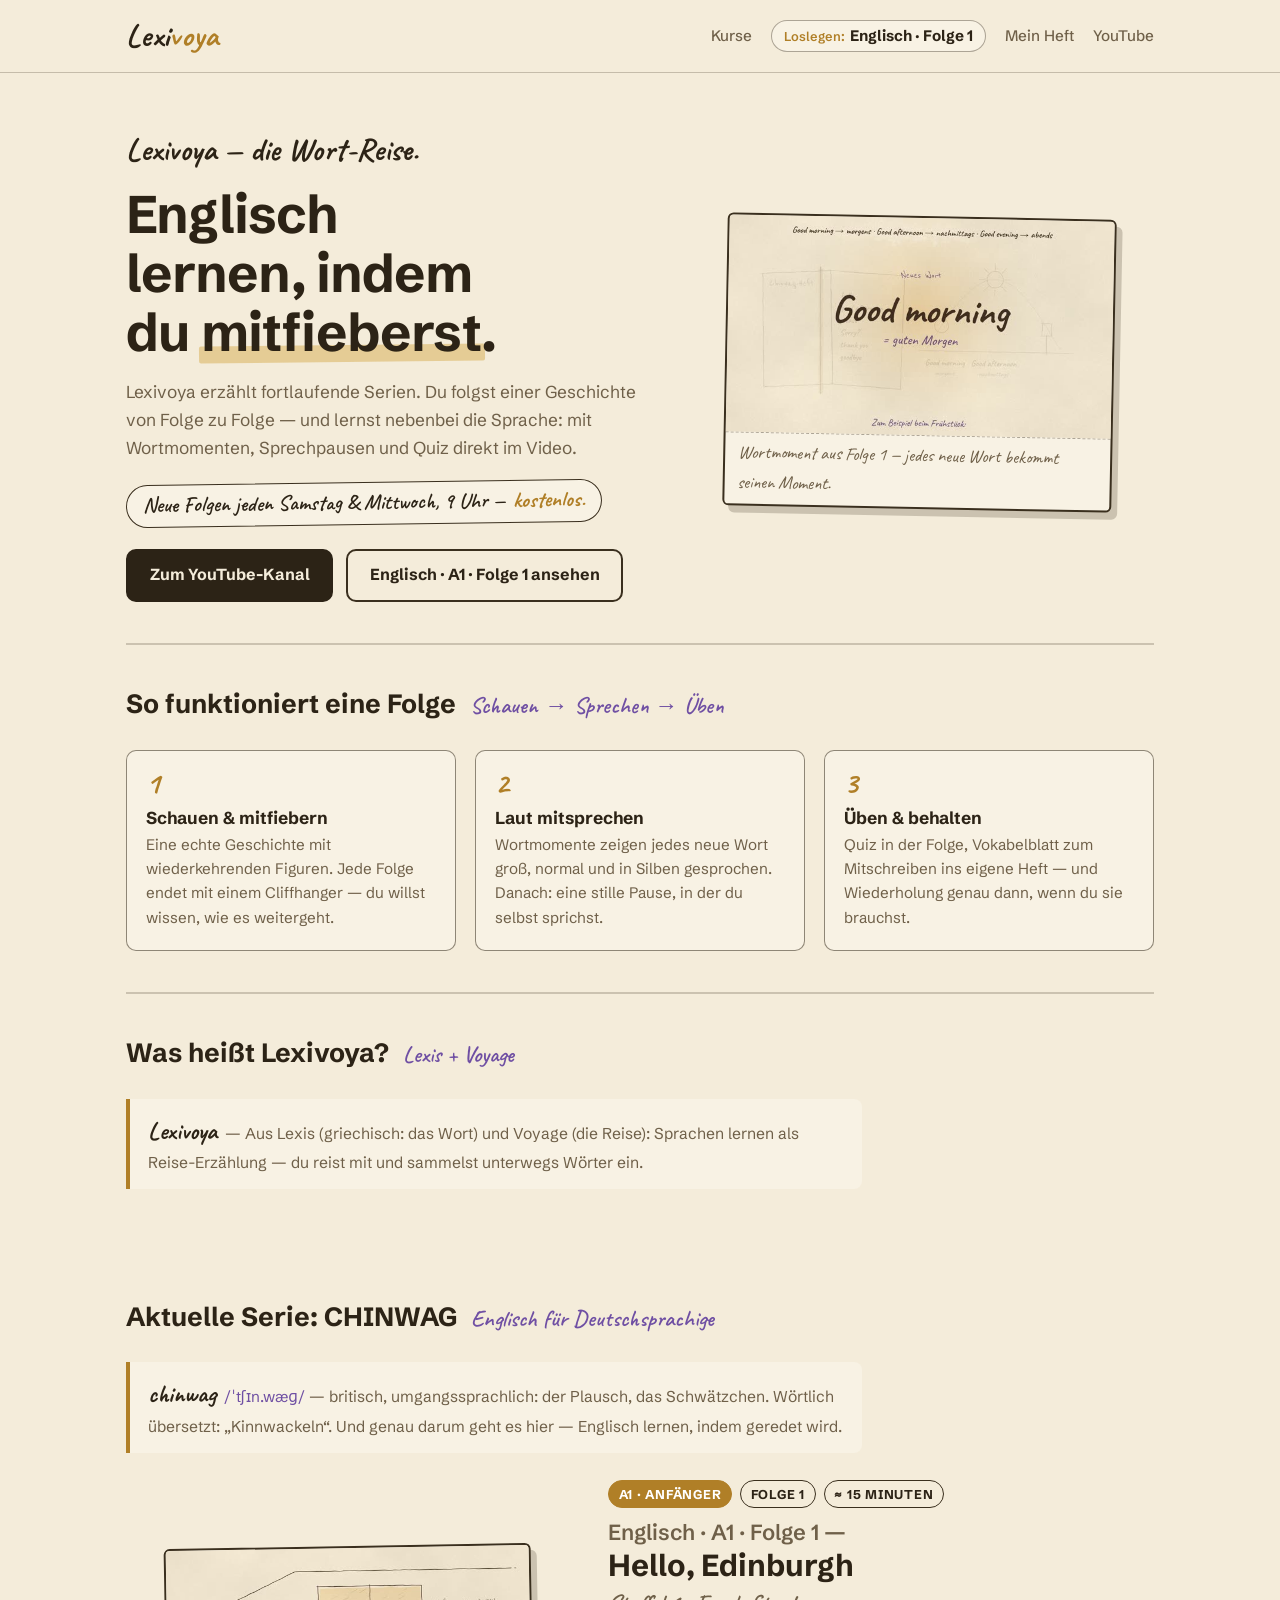
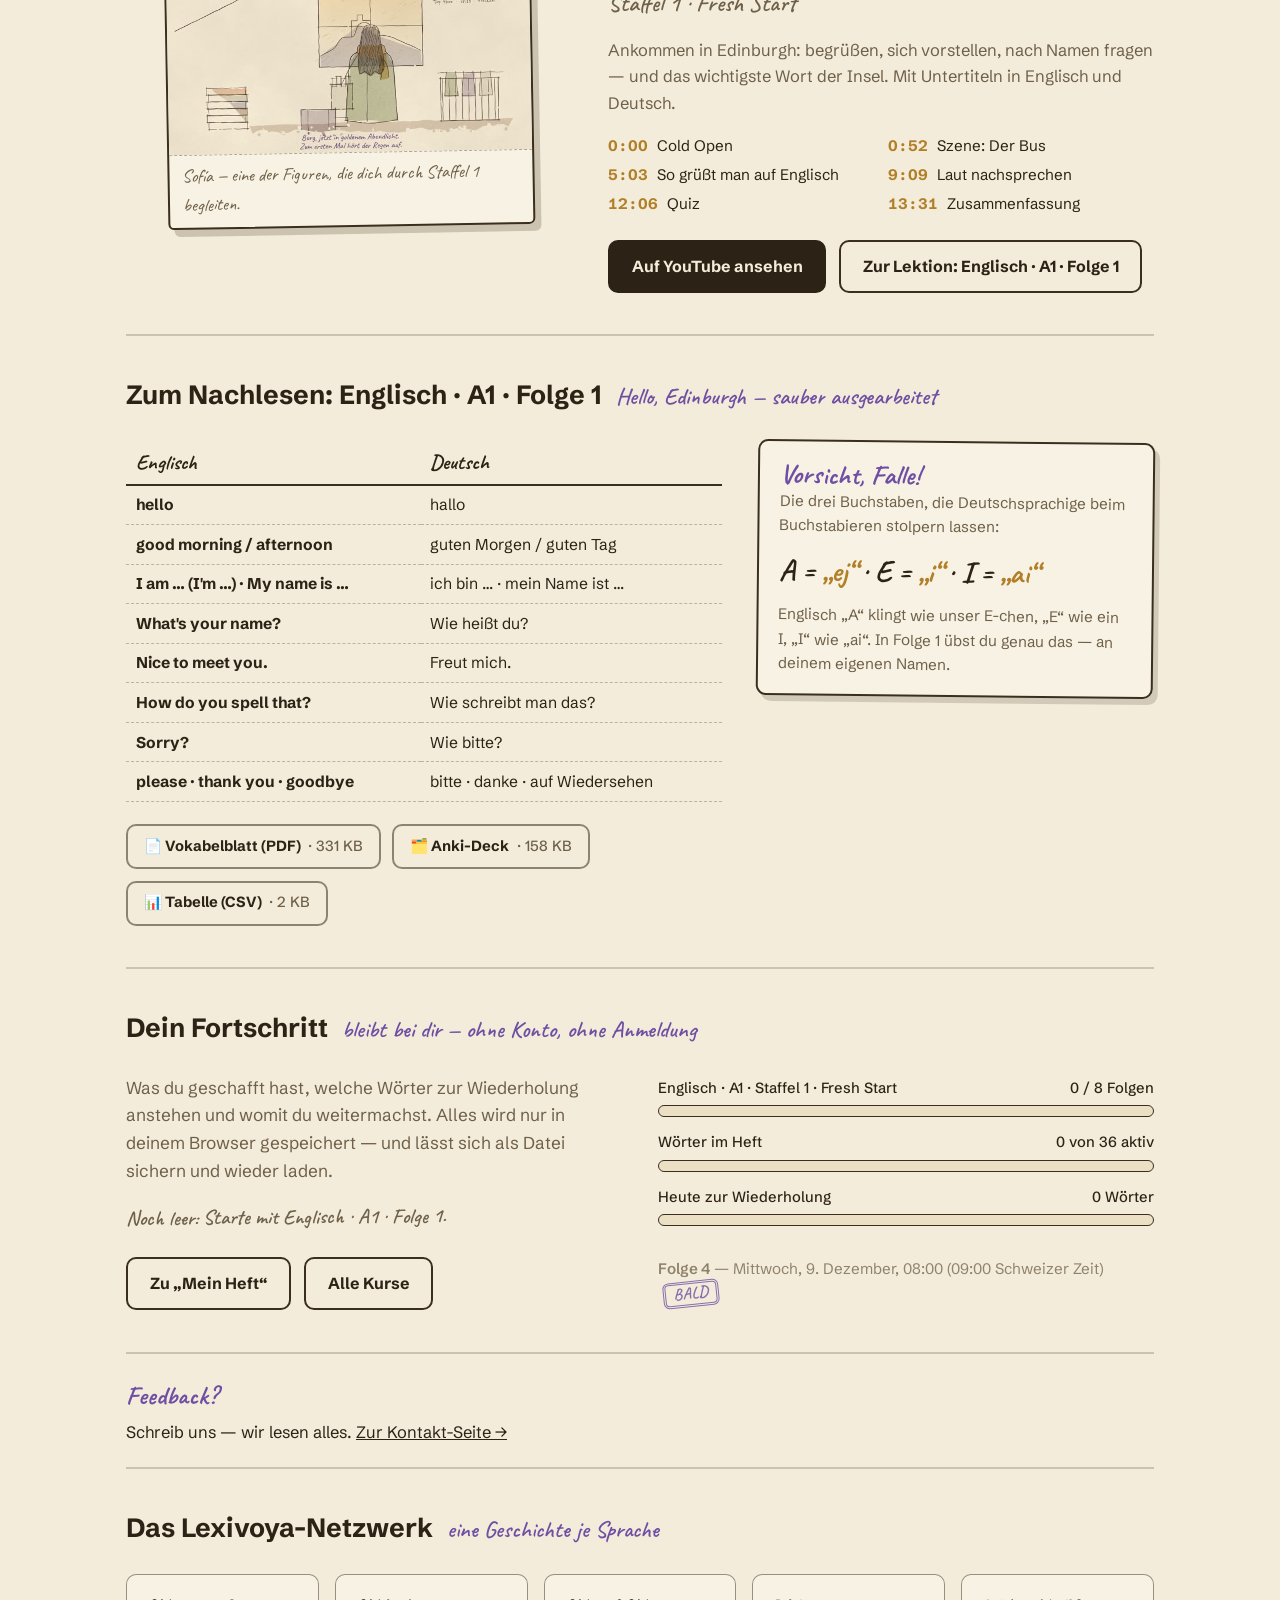
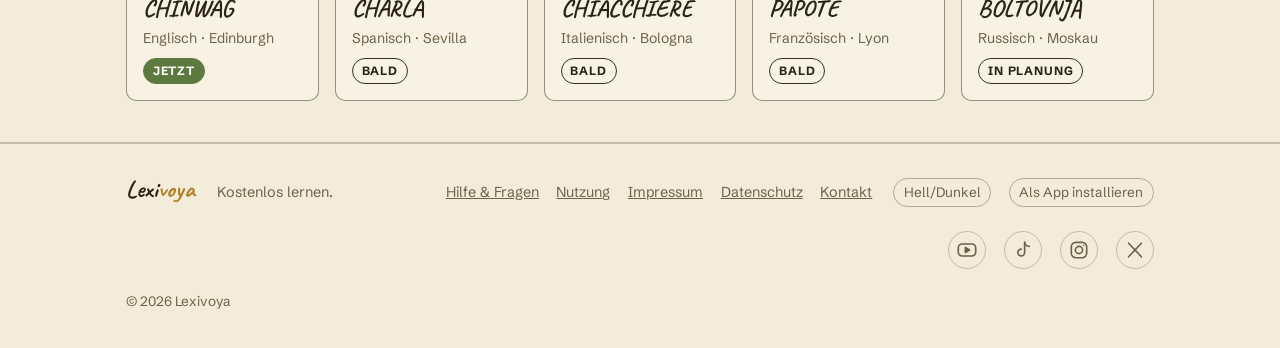
==== commit c657b4c6: "Lexivoya-Website: Seite „Nutzung & Unterricht“ (/nutzung/), Fußzeile mit Nutzung und © 2026 Lexivoya" ====
--- a/index.html
+++ b/index.html
@@ -20,10 +20,10 @@
 <meta name="apple-mobile-web-app-capable" content="yes">
 <meta name="mobile-web-app-capable" content="yes">
 <meta name="apple-mobile-web-app-status-bar-style" content="default">
-<link rel="stylesheet" href="/css/vorlage.css?v=eddf8bff2a">
-<link rel="stylesheet" href="/css/lexivoya.css?v=eddf8bff2a">
+<link rel="stylesheet" href="/css/vorlage.css?v=e524ae33d1">
+<link rel="stylesheet" href="/css/lexivoya.css?v=e524ae33d1">
 <script id="lexivoya-daten" type="application/json">{"kurse":[{"serie":"chinwag","name":"CHINWAG","sprache":"Englisch","richtung":"Deutsch → Englisch","niveau":"A1","staffel":"Staffel 1 · Fresh Start","folgen_geplant":8,"folgen":["A1-K01-S01","A1-K01-S02","A1-K01-S03","A1-K01-S04","A1-K01-S05","A1-K01-S06"],"plan":[{"nr":1,"id":"A1-K01-S01","titel":"Hello, Edinburgh","ab":"2026-11-28T08:00:00Z","thumb":"/bilder/chinwag-folge-1-thumb","url":"/chinwag/folge-1/","video":true},{"nr":2,"id":"A1-K01-S02","titel":"Where are you from?","ab":"2026-12-02T08:00:00Z","thumb":"/bilder/chinwag-folge-2-thumb","url":"/chinwag/folge-2/","video":true},{"nr":3,"id":"A1-K01-S03","titel":"What's your number?","ab":"2026-12-05T08:00:00Z","thumb":"/bilder/chinwag-folge-3-thumb","url":"/chinwag/folge-3/","video":true},{"nr":4,"id":"A1-K01-S04","titel":"What are you reading?","ab":"2026-12-09T08:00:00Z","thumb":"/bilder/chinwag-folge-4-thumb","url":"/chinwag/folge-4/","video":true},{"nr":5,"id":"A1-K01-S05","titel":"Monday to Sunday","ab":"2026-12-12T08:00:00Z","thumb":"/bilder/chinwag-folge-5-thumb","url":"/chinwag/folge-5/","video":true},{"nr":6,"id":"A1-K01-S06","titel":"Can I help you?","ab":"2026-12-16T08:00:00Z","thumb":"/bilder/chinwag-folge-6-thumb","url":"/chinwag/folge-6/","video":true}]}],"folgen":[{"id":"A1-K01-S01","kurs":"chinwag","nr":1,"titel":"Hello, Edinburgh","url":"/chinwag/folge-1/","dauer":918.8,"quiz":[{"id":"s08-02","t":744.71,"frage":"Es ist drei Uhr nachmittags. Du steigst in einen Bus. Wie grüßt du?","optionen":["Good morning.","Good afternoon.","Goodbye."],"richtig":1,"erklaerung":"„Good afternoon!“ Mit „goodbye“ wärst du schon wieder ausgestiegen, bevor der Bus losfährt."},{"id":"s08-04","t":770.0,"frage":"Jemand fragt dich: „How do you spell that?\" Was sollst du tun?","optionen":["Danke sagen.","Deinen Namen buchstabieren.","Eine Zahl nennen."],"richtig":1,"erklaerung":"buchstabieren. Und denk an die Falle: Das englische I klingt wie „ai“. Sonst heißt du am Ende Sophia."},{"id":"s08-06","t":796.85,"frage":"Mr MacLeod sagt: „Your key. Number seven.\" Welche Nummer hat Sofías Wohnung?","optionen":["Sechs.","Sieben.","Elf."],"richtig":1,"erklaerung":"sieben. „Seven.“ Im obersten Stock. Ohne Aufzug. Natürlich."}],"woerter":["hello","good-afternoon","please","sorry","thank-you","goodbye","good-morning","i-am","my-name-is","what-s-your-name","nice-to-meet-you","how-do-you-spell-that"]},{"id":"A1-K01-S02","kurs":"chinwag","nr":2,"titel":"Where are you from?","url":"/chinwag/folge-2/","dauer":750.5,"quiz":[{"id":"s08-02","t":595.66,"frage":"Jemand fragt dich: „Where are you from?“ Was passt?","optionen":["My name is Sofía.","I am from Spain.","Nice to meet you."],"richtig":1,"erklaerung":"„I am from Spain.“ Oder natürlich dein eigenes Land."},{"id":"s08-04","t":616.62,"frage":"Sofía kommt aus Spanien. Sie ist also …","optionen":["Spain.","Spanish.","Scottish."],"richtig":1,"erklaerung":"„Spanish.“ Mit großem S."},{"id":"s08-06","t":641.4,"frage":"Der Verkäufer fragt Sofía: „Are you Scottish?“ Was sagt sie?","optionen":["Yes, I am.","No, I'm not.","Fine day."],"richtig":1,"erklaerung":"„No, I'm not.“ Sofía ist Spanierin. Und „Fine day“ passt sowieso immer, nur nicht als Antwort."}],"woerter":["where-are-you-from","spain","i-am-from","and-you","scotland","are-you","no-i-m-not","spanish","scottish","germany","german","yes-i-am"]},{"id":"A1-K01-S03","kurs":"chinwag","nr":3,"titel":"What's your number?","url":"/chinwag/folge-3/","dauer":738.8,"quiz":[{"id":"s08-02","t":598.77,"frage":"Sofía fragt im Laden: „How much is it?“ Der Verkäufer sagt: „Ten pounds.“ Was kostet die SIM-Karte?","optionen":["Ten pounds.","Twelve pounds.","Twenty pounds."],"richtig":0,"erklaerung":"„Ten pounds.“ Zehn Pfund."},{"id":"s08-04","t":619.26,"frage":"Jemand spricht viel zu schnell. Was sagst du?","optionen":["Slowly, please.","Here you are.","Eleven."],"richtig":0,"erklaerung":"„Slowly, please.“ Oder: „Can you say that again?“"},{"id":"s08-06","t":641.0,"frage":"Wie sagt man die Null in einer Telefonnummer meistens?","optionen":["ten","oh","eleven"],"richtig":1,"erklaerung":"„oh“. Wie der Buchstabe O."}],"woerter":["how-much-is-it","pounds","here-you-are","phone-number","slowly-please","can-you-say-that-again","zero-ten","eleven","twelve","twenty","what-s-your-phone-number","it-is"]},{"id":"A1-K01-S04","kurs":"chinwag","nr":4,"titel":"What are you reading?","url":"/chinwag/folge-4/","dauer":695.2,"quiz":[{"id":"s08-02","t":548.11,"frage":"Morag fragt: „What are you reading?“ Was antwortest du?","optionen":["It is nine o'clock.","I am reading a book.","No, thank you."],"richtig":1,"erklaerung":"„I am reading a book.“ Ich lese ein Buch."},{"id":"s08-04","t":570.55,"frage":"Du willst wissen, wie spät es ist. Was fragst du?","optionen":["What's this?","What time is it?","What are you reading?"],"richtig":1,"erklaerung":"„What time is it?“ Und die Antwort: „It is nine o'clock.“"},{"id":"s08-06","t":593.08,"frage":"Morag bietet dir Tee an. Du möchtest keinen. Was sagst du?","optionen":["No, thank you.","No.","Yes, please."],"richtig":0,"erklaerung":"„No, thank you.“ In Schottland immer mit Dank."}],"woerter":["what-time-is-it","it-is-o-clock","what-are-you-reading","i-am-reading","book","tea","yes-please","this","that","what-s-this","it-is-a","no-thank-you"]},{"id":"A1-K01-S05","kurs":"chinwag","nr":5,"titel":"Monday to Sunday","url":"/chinwag/folge-5/","dauer":641.9,"quiz":[{"id":"s08-02","t":506.35,"frage":"Ein Buch heißt „Tea“. In welches Regal kommt es?","optionen":["Shelf P.","Shelf T.","Shelf D."],"richtig":1,"erklaerung":"„Shelf T.“ Denn „tea“ fängt mit „T“ an."},{"id":"s08-04","t":531.8,"frage":"An welchem Tag ist der Buchladen zu?","optionen":["Sunday. Closed.","Monday. Closed.","Sunday. Open."],"richtig":0,"erklaerung":"„Sunday. Closed.“ Am Sonntag ist der Laden zu."},{"id":"s08-06","t":555.76,"frage":"Heute ist „Tuesday“. Welcher Tag ist „tomorrow“, also morgen?","optionen":["Monday.","Thursday.","Wednesday."],"richtig":2,"erklaerung":"„Wednesday.“ Nach Dienstag kommt Mittwoch."}],"woerter":["monday","tuesday","wednesday","thursday","friday","saturday","sunday","closed","b-c-d-g-p-t","today","tomorrow","see-you-on"]},{"id":"A1-K01-S06","kurs":"chinwag","nr":6,"titel":"Can I help you?","url":"/chinwag/folge-6/","dauer":768.2,"quiz":[{"id":"s08-02","t":616.41,"frage":"Ein Kunde kommt in den Laden. Was sagst du zuerst?","optionen":["Anything else?","Can I help you?","That is all."],"richtig":1,"erklaerung":"„Can I help you?“ Damit bietest du Hilfe an."},{"id":"s08-04","t":641.26,"frage":"Hör genau hin. Wie schreibt man den Namen des Kunden?","optionen":["F, L, I, M, I, N, G.","F, L, A, M, I, N, G.","F, L, E, M, I, N, G."],"richtig":2,"erklaerung":"„F, L, E, M, I, N, G.“ Das englische E klingt wie unser I."},{"id":"s08-06","t":666.72,"frage":"Ein Kunde sucht ein Buch, aber ihr habt es nicht. Was sagst du höflich?","optionen":["It is over there.","Sorry, we do not have it.","Of course."],"richtig":1,"erklaerung":"„Sorry, we do not have it.“ Das ist ein höfliches Nein."}],"woerter":["can-i-help-you","i-am-looking-for","just-a-moment","it-is-over-there","upstairs","anything-else","sorry-we-do-not-have-it","can-you-spell-that-please","of-course","f-l-m-n-s","double","that-is-all"]}],"woerter":{"hello":{"en":"hello","de":"hallo","beispiel":"Hello, Edinburgh!","audio":"/audio/a1-k01-s01/hello.mp3","beispiel_audio":"/audio/a1-k01-s01/hello-beispiel.mp3"},"good-afternoon":{"en":"good afternoon","de":"guten Tag (nachmittags)","beispiel":"Good afternoon, Sofía!","audio":"/audio/a1-k01-s01/good-afternoon.mp3","beispiel_audio":"/audio/a1-k01-s01/good-afternoon-beispiel.mp3"},"please":{"en":"please","de":"bitte","beispiel":"Edinburgh, please.","audio":"/audio/a1-k01-s01/please.mp3","beispiel_audio":"/audio/a1-k01-s01/please-beispiel.mp3"},"sorry":{"en":"Sorry?","de":"Wie bitte?","beispiel":"Sorry? Cockburn Street?","audio":"/audio/a1-k01-s01/sorry.mp3","beispiel_audio":"/audio/a1-k01-s01/sorry-beispiel.mp3"},"thank-you":{"en":"thank you","de":"danke","beispiel":"Thank you, Mr MacLeod!","audio":"/audio/a1-k01-s01/thank-you.mp3","beispiel_audio":"/audio/a1-k01-s01/thank-you-beispiel.mp3"},"goodbye":{"en":"goodbye","de":"auf Wiedersehen","beispiel":"Goodbye, Mr MacLeod!","audio":"/audio/a1-k01-s01/goodbye.mp3","beispiel_audio":"/audio/a1-k01-s01/goodbye-beispiel.mp3"},"good-morning":{"en":"good morning","de":"guten Morgen","beispiel":"Good morning, Mr MacLeod!","audio":"/audio/a1-k01-s01/good-morning.mp3","beispiel_audio":"/audio/a1-k01-s01/good-morning-beispiel.mp3"},"i-am":{"en":"I am","de":"ich bin","beispiel":"I am Sofía.","audio":"/audio/a1-k01-s01/i-am.mp3","beispiel_audio":"/audio/a1-k01-s01/i-am-beispiel.mp3"},"my-name-is":{"en":"My name is …","de":"mein Name ist …","beispiel":"My name is Sofía Marín.","audio":"/audio/a1-k01-s01/my-name-is.mp3","beispiel_audio":"/audio/a1-k01-s01/my-name-is-beispiel.mp3"},"what-s-your-name":{"en":"What's your name?","de":"Wie heißt du? / Wie heißen Sie?","beispiel":"Hello! What's your name?","audio":"/audio/a1-k01-s01/what-s-your-name.mp3","beispiel_audio":"/audio/a1-k01-s01/what-s-your-name-beispiel.mp3"},"nice-to-meet-you":{"en":"Nice to meet you.","de":"Freut mich.","beispiel":"Hello, I'm Sofía. Nice to meet you.","audio":"/audio/a1-k01-s01/nice-to-meet-you.mp3","beispiel_audio":"/audio/a1-k01-s01/nice-to-meet-you-beispiel.mp3"},"how-do-you-spell-that":{"en":"How do you spell that?","de":"Wie schreibt man das?","beispiel":"Cockburn Street? How do you spell that?","audio":"/audio/a1-k01-s01/how-do-you-spell-that.mp3","beispiel_audio":"/audio/a1-k01-s01/how-do-you-spell-that-beispiel.mp3"},"where-are-you-from":{"en":"Where are you from?","de":"Woher kommst du? / Woher kommen Sie?","beispiel":"Hello! Where are you from?","audio":"/audio/a1-k01-s02/where-are-you-from.mp3","beispiel_audio":"/audio/a1-k01-s02/where-are-you-from-beispiel.mp3"},"spain":{"en":"Spain","de":"Spanien","beispiel":"Valencia, Spain.","audio":"/audio/a1-k01-s02/spain.mp3","beispiel_audio":"/audio/a1-k01-s02/spain-beispiel.mp3"},"i-am-from":{"en":"I am from …","de":"ich komme aus …","beispiel":"Hello, I am Sofía. I am from Spain.","audio":"/audio/a1-k01-s02/i-am-from.mp3","beispiel_audio":"/audio/a1-k01-s02/i-am-from-beispiel.mp3"},"and-you":{"en":"And you?","de":"Und du? / Und Sie?","beispiel":"I'm from Spain. And you?","audio":"/audio/a1-k01-s02/and-you.mp3","beispiel_audio":"/audio/a1-k01-s02/and-you-beispiel.mp3"},"scotland":{"en":"Scotland","de":"Schottland","beispiel":"Hello, Scotland!","audio":"/audio/a1-k01-s02/scotland.mp3","beispiel_audio":"/audio/a1-k01-s02/scotland-beispiel.mp3"},"are-you":{"en":"Are you …?","de":"Bist du …? / Sind Sie …?","beispiel":"Hello! Are you Sofía?","audio":"/audio/a1-k01-s02/are-you.mp3","beispiel_audio":"/audio/a1-k01-s02/are-you-beispiel.mp3"},"no-i-m-not":{"en":"No, I'm not.","de":"Nein, bin ich nicht.","beispiel":"Are you a student? No, I'm not.","audio":"/audio/a1-k01-s02/no-i-m-not.mp3","beispiel_audio":"/audio/a1-k01-s02/no-i-m-not-beispiel.mp3"},"spanish":{"en":"Spanish","de":"spanisch / Spanier, Spanierin","beispiel":"Sofía is Spanish.","audio":"/audio/a1-k01-s02/spanish.mp3","beispiel_audio":"/audio/a1-k01-s02/spanish-beispiel.mp3"},"scottish":{"en":"Scottish","de":"schottisch / Schotte, Schottin","beispiel":"Mr MacLeod is Scottish.","audio":"/audio/a1-k01-s02/scottish.mp3","beispiel_audio":"/audio/a1-k01-s02/scottish-beispiel.mp3"},"germany":{"en":"Germany","de":"Deutschland","beispiel":"I'm from Germany.","audio":"/audio/a1-k01-s02/germany.mp3","beispiel_audio":"/audio/a1-k01-s02/germany-beispiel.mp3"},"german":{"en":"German","de":"deutsch / Deutsche, Deutscher","beispiel":"Are you German?","audio":"/audio/a1-k01-s02/german.mp3","beispiel_audio":"/audio/a1-k01-s02/german-beispiel.mp3"},"yes-i-am":{"en":"Yes, I am.","de":"Ja, bin ich.","beispiel":"Are you Spanish? Yes, I am.","audio":"/audio/a1-k01-s02/yes-i-am.mp3","beispiel_audio":"/audio/a1-k01-s02/yes-i-am-beispiel.mp3"},"how-much-is-it":{"en":"How much is it?","de":"Was kostet das?","beispiel":"Milk, please. How much is it?","audio":"/audio/a1-k01-s03/how-much-is-it.mp3","beispiel_audio":"/audio/a1-k01-s03/how-much-is-it-beispiel.mp3"},"pounds":{"en":"pounds","de":"Pfund","beispiel":"Ten pounds, please.","audio":"/audio/a1-k01-s03/pounds.mp3","beispiel_audio":"/audio/a1-k01-s03/pounds-beispiel.mp3"},"here-you-are":{"en":"Here you are.","de":"Bitte schön. (beim Geben)","beispiel":"Ten pounds. Here you are.","audio":"/audio/a1-k01-s03/here-you-are.mp3","beispiel_audio":"/audio/a1-k01-s03/here-you-are-beispiel.mp3"},"phone-number":{"en":"phone number","de":"Telefonnummer","beispiel":"My phone number is oh seven seven oh oh.","audio":"/audio/a1-k01-s03/phone-number.mp3","beispiel_audio":"/audio/a1-k01-s03/phone-number-beispiel.mp3"},"slowly-please":{"en":"Slowly, please.","de":"Langsam, bitte.","beispiel":"Sorry? Slowly, please.","audio":"/audio/a1-k01-s03/slowly-please.mp3","beispiel_audio":"/audio/a1-k01-s03/slowly-please-beispiel.mp3"},"can-you-say-that-again":{"en":"Can you say that again?","de":"Kannst du das noch einmal sagen?","beispiel":"Sorry? Can you say that again?","audio":"/audio/a1-k01-s03/can-you-say-that-again.mp3","beispiel_audio":"/audio/a1-k01-s03/can-you-say-that-again-beispiel.mp3","melodie":{"wort":"steigend","satz":"steigend"}},"zero-ten":{"en":"zero – ten","de":"null bis zehn","beispiel":"Oh seven seven oh oh.","audio":"/audio/a1-k01-s03/zero-ten.mp3","beispiel_audio":"/audio/a1-k01-s03/zero-ten-beispiel.mp3"},"eleven":{"en":"eleven","de":"elf","beispiel":"Eleven pounds.","audio":"/audio/a1-k01-s03/eleven.mp3","beispiel_audio":"/audio/a1-k01-s03/eleven-beispiel.mp3"},"twelve":{"en":"twelve","de":"zwölf","beispiel":"Twelve pounds, please.","audio":"/audio/a1-k01-s03/twelve.mp3","beispiel_audio":"/audio/a1-k01-s03/twelve-beispiel.mp3"},"twenty":{"en":"twenty","de":"zwanzig","beispiel":"Twenty pounds.","audio":"/audio/a1-k01-s03/twenty.mp3","beispiel_audio":"/audio/a1-k01-s03/twenty-beispiel.mp3"},"what-s-your-phone-number":{"en":"What's your phone number?","de":"Wie ist deine Telefonnummer?","beispiel":"Hello, Mr MacLeod. What's your phone number?","audio":"/audio/a1-k01-s03/what-s-your-phone-number.mp3","beispiel_audio":"/audio/a1-k01-s03/what-s-your-phone-number-beispiel.mp3"},"it-is":{"en":"It is …","de":"Es ist … / Sie ist …","beispiel":"It is ten pounds.","audio":"/audio/a1-k01-s03/it-is.mp3","beispiel_audio":"/audio/a1-k01-s03/it-is-beispiel.mp3"},"what-time-is-it":{"en":"What time is it?","de":"Wie spät ist es?","beispiel":"Hello, Mr MacLeod. What time is it?","audio":"/audio/a1-k01-s04/what-time-is-it.mp3","beispiel_audio":"/audio/a1-k01-s04/what-time-is-it-beispiel.mp3"},"it-is-o-clock":{"en":"It is … o'clock.","de":"Es ist … Uhr.","beispiel":"It is ten o'clock.","audio":"/audio/a1-k01-s04/it-is-o-clock.mp3","beispiel_audio":"/audio/a1-k01-s04/it-is-o-clock-beispiel.mp3"},"what-are-you-reading":{"en":"What are you reading?","de":"Was liest du?","beispiel":"Hello, Sofía. What are you reading?","audio":"/audio/a1-k01-s04/what-are-you-reading.mp3","beispiel_audio":"/audio/a1-k01-s04/what-are-you-reading-beispiel.mp3"},"i-am-reading":{"en":"I am reading …","de":"Ich lese …","beispiel":"I am reading a book.","audio":"/audio/a1-k01-s04/i-am-reading.mp3","beispiel_audio":"/audio/a1-k01-s04/i-am-reading-beispiel.mp3"},"book":{"en":"book","de":"Buch","beispiel":"I am reading a book.","audio":"/audio/a1-k01-s04/book.mp3","beispiel_audio":"/audio/a1-k01-s04/book-beispiel.mp3"},"tea":{"en":"tea","de":"Tee","beispiel":"Tea, please.","audio":"/audio/a1-k01-s04/tea.mp3","beispiel_audio":"/audio/a1-k01-s04/tea-beispiel.mp3"},"yes-please":{"en":"Yes, please.","de":"Ja, bitte.","beispiel":"Tea? Yes, please.","audio":"/audio/a1-k01-s04/yes-please.mp3","beispiel_audio":"/audio/a1-k01-s04/yes-please-beispiel.mp3"},"this":{"en":"this","de":"das (hier), dies","beispiel":"This is my book.","audio":"/audio/a1-k01-s04/this.mp3","beispiel_audio":"/audio/a1-k01-s04/this-beispiel.mp3"},"that":{"en":"that","de":"das (dort)","beispiel":"That is the shop.","audio":"/audio/a1-k01-s04/that.mp3","beispiel_audio":"/audio/a1-k01-s04/that-beispiel.mp3"},"what-s-this":{"en":"What's this?","de":"Was ist das?","beispiel":"Sorry. What's this?","audio":"/audio/a1-k01-s04/what-s-this.mp3","beispiel_audio":"/audio/a1-k01-s04/what-s-this-beispiel.mp3"},"it-is-a":{"en":"It is a …","de":"Es ist ein … / eine …","beispiel":"It is a book.","audio":"/audio/a1-k01-s04/it-is-a.mp3","beispiel_audio":"/audio/a1-k01-s04/it-is-a-beispiel.mp3"},"no-thank-you":{"en":"No, thank you.","de":"Nein, danke.","beispiel":"Tea? No, thank you.","audio":"/audio/a1-k01-s04/no-thank-you.mp3","beispiel_audio":"/audio/a1-k01-s04/no-thank-you-beispiel.mp3"},"monday":{"en":"Monday","de":"Montag","beispiel":"Monday, nine o'clock.","audio":"/audio/a1-k01-s05/monday.mp3","beispiel_audio":"/audio/a1-k01-s05/monday-beispiel.mp3"},"tuesday":{"en":"Tuesday","de":"Dienstag","beispiel":"Hello, Morag. It is Tuesday.","audio":"/audio/a1-k01-s05/tuesday.mp3","beispiel_audio":"/audio/a1-k01-s05/tuesday-beispiel.mp3"},"wednesday":{"en":"Wednesday","de":"Mittwoch","beispiel":"It is Wednesday. Fine day!","audio":"/audio/a1-k01-s05/wednesday.mp3","beispiel_audio":"/audio/a1-k01-s05/wednesday-beispiel.mp3"},"thursday":{"en":"Thursday","de":"Donnerstag","beispiel":"Thursday, ten o'clock.","audio":"/audio/a1-k01-s05/thursday.mp3","beispiel_audio":"/audio/a1-k01-s05/thursday-beispiel.mp3"},"friday":{"en":"Friday","de":"Freitag","beispiel":"It is Friday. Tea, please.","audio":"/audio/a1-k01-s05/friday.mp3","beispiel_audio":"/audio/a1-k01-s05/friday-beispiel.mp3"},"saturday":{"en":"Saturday","de":"Samstag","beispiel":"It is Saturday, Sofía.","audio":"/audio/a1-k01-s05/saturday.mp3","beispiel_audio":"/audio/a1-k01-s05/saturday-beispiel.mp3"},"sunday":{"en":"Sunday","de":"Sonntag","beispiel":"It is Sunday.","audio":"/audio/a1-k01-s05/sunday.mp3","beispiel_audio":"/audio/a1-k01-s05/sunday-beispiel.mp3"},"closed":{"en":"closed","de":"geschlossen, zu","beispiel":"Sunday. The shop is closed.","audio":"/audio/a1-k01-s05/closed.mp3","beispiel_audio":"/audio/a1-k01-s05/closed-beispiel.mp3"},"b-c-d-g-p-t":{"en":"B – C – D – G – P – T","de":"die Buchstaben B, C, D, G, P, T","beispiel":"Shelf B. Shelf D.","audio":"/audio/a1-k01-s05/b-c-d-g-p-t.mp3","beispiel_audio":"/audio/a1-k01-s05/b-c-d-g-p-t-beispiel.mp3"},"today":{"en":"today","de":"heute","beispiel":"Today is Saturday.","audio":"/audio/a1-k01-s05/today.mp3","beispiel_audio":"/audio/a1-k01-s05/today-beispiel.mp3"},"tomorrow":{"en":"tomorrow","de":"morgen","beispiel":"Tomorrow is Monday.","audio":"/audio/a1-k01-s05/tomorrow.mp3","beispiel_audio":"/audio/a1-k01-s05/tomorrow-beispiel.mp3"},"see-you-on":{"en":"See you on …","de":"Bis … / Wir sehen uns am …","beispiel":"See you on Friday, Morag.","audio":"/audio/a1-k01-s05/see-you-on.mp3","beispiel_audio":"/audio/a1-k01-s05/see-you-on-beispiel.mp3"},"can-i-help-you":{"en":"Can I help you?","de":"Kann ich Ihnen helfen?","beispiel":"Good morning. Can I help you?","audio":"/audio/a1-k01-s06/can-i-help-you.mp3","beispiel_audio":"/audio/a1-k01-s06/can-i-help-you-beispiel.mp3","melodie":{"wort":"steigend","satz":"steigend"}},"i-am-looking-for":{"en":"I am looking for …","de":"Ich suche …","beispiel":"I am looking for Morag.","audio":"/audio/a1-k01-s06/i-am-looking-for.mp3","beispiel_audio":"/audio/a1-k01-s06/i-am-looking-for-beispiel.mp3"},"just-a-moment":{"en":"Just a moment.","de":"Einen Moment.","beispiel":"Tea? Just a moment.","audio":"/audio/a1-k01-s06/just-a-moment.mp3","beispiel_audio":"/audio/a1-k01-s06/just-a-moment-beispiel.mp3"},"it-is-over-there":{"en":"It is over there.","de":"Es ist dort drüben.","beispiel":"The ladder? It is over there.","audio":"/audio/a1-k01-s06/it-is-over-there.mp3","beispiel_audio":"/audio/a1-k01-s06/it-is-over-there-beispiel.mp3"},"upstairs":{"en":"upstairs","de":"oben, eine Treppe höher","beispiel":"Morag is upstairs.","audio":"/audio/a1-k01-s06/upstairs.mp3","beispiel_audio":"/audio/a1-k01-s06/upstairs-beispiel.mp3"},"anything-else":{"en":"Anything else?","de":"Sonst noch etwas?","beispiel":"Here you are. Anything else?","audio":"/audio/a1-k01-s06/anything-else.mp3","beispiel_audio":"/audio/a1-k01-s06/anything-else-beispiel.mp3","melodie":{"wort":"steigend","satz":"steigend"}},"sorry-we-do-not-have-it":{"en":"Sorry, we do not have it.","de":"Tut mir leid, das haben wir nicht.","beispiel":"Milk? Sorry, we do not have it.","audio":"/audio/a1-k01-s06/sorry-we-do-not-have-it.mp3","beispiel_audio":"/audio/a1-k01-s06/sorry-we-do-not-have-it-beispiel.mp3"},"can-you-spell-that-please":{"en":"Can you spell that, please?","de":"Können Sie das bitte buchstabieren?","beispiel":"Sorry? Can you spell that, please?","audio":"/audio/a1-k01-s06/can-you-spell-that-please.mp3","beispiel_audio":"/audio/a1-k01-s06/can-you-spell-that-please-beispiel.mp3","melodie":{"wort":"steigend","satz":"steigend"}},"of-course":{"en":"Of course.","de":"Natürlich. / Klar.","beispiel":"Milk? Yes, of course.","audio":"/audio/a1-k01-s06/of-course.mp3","beispiel_audio":"/audio/a1-k01-s06/of-course-beispiel.mp3"},"f-l-m-n-s":{"en":"F – L – M – N – S","de":"die Buchstaben F, L, M, N, S","beispiel":"Fleming. F, L, E, M, I, N, G.","audio":"/audio/a1-k01-s06/f-l-m-n-s.mp3","beispiel_audio":"/audio/a1-k01-s06/f-l-m-n-s-beispiel.mp3"},"double":{"en":"double","de":"doppelt","beispiel":"Mill. M, I, double L.","audio":"/audio/a1-k01-s06/double.mp3","beispiel_audio":"/audio/a1-k01-s06/double-beispiel.mp3"},"that-is-all":{"en":"That is all.","de":"Das ist alles.","beispiel":"Tea, please. That is all.","audio":"/audio/a1-k01-s06/that-is-all.mp3","beispiel_audio":"/audio/a1-k01-s06/that-is-all-beispiel.mp3"}},"kompetenzen":[{"ziel":"Auf Englisch grüßen und dich verabschieden — passend zur Tageszeit","kannst":"Du kannst auf Englisch grüßen und dich verabschieden — passend zur Tageszeit.","woerter":["hello","good-morning","good-afternoon","goodbye"],"kurs":"chinwag","folge":"A1-K01-S01"},{"ziel":"Dich auf Englisch vorstellen","kannst":"Du kannst dich auf Englisch vorstellen.","woerter":["i-am","my-name-is","nice-to-meet-you"],"kurs":"chinwag","folge":"A1-K01-S01"},{"ziel":"Nach einem Namen fragen und um Buchstabieren bitten","kannst":"Du kannst nach einem Namen fragen und darum bitten, ihn zu buchstabieren.","woerter":["what-s-your-name","how-do-you-spell-that"],"kurs":"chinwag","folge":"A1-K01-S01"},{"ziel":"Höflich bitten, danken und nachfragen","kannst":"Du kannst höflich bitten, danken und nachfragen, wenn du etwas nicht verstanden hast.","woerter":["please","thank-you","sorry"],"kurs":"chinwag","folge":"A1-K01-S01"},{"ziel":"Sagen, woher du kommst, und danach fragen","kannst":"Du kannst sagen, woher du kommst, danach fragen und die Frage zurückgeben.","woerter":["where-are-you-from","i-am-from","and-you"],"kurs":"chinwag","folge":"A1-K01-S02"},{"ziel":"Drei Länder auf Englisch nennen","kannst":"Du kannst Spanien, Schottland und Deutschland auf Englisch nennen.","woerter":["spain","scotland","germany"],"kurs":"chinwag","folge":"A1-K01-S02"},{"ziel":"Die passende Nationalität sagen","kannst":"Du kannst die passende Nationalität sagen und weißt, dass man sie im Englischen groß schreibt.","woerter":["spanish","scottish","german"],"kurs":"chinwag","folge":"A1-K01-S02"},{"ziel":"Mit Ja oder Nein kurz antworten","kannst":"Du kannst mit „Are you …?“ nachfragen und kurz mit Ja oder Nein antworten.","woerter":["are-you","yes-i-am","no-i-m-not"],"kurs":"chinwag","folge":"A1-K01-S02"},{"ziel":"Die Zahlen von 0 bis 20 verstehen und sagen","kannst":"Du kannst die Zahlen von null bis zwanzig verstehen und bis zwölf sagen.","woerter":["zero-ten","eleven","twelve","twenty"],"kurs":"chinwag","folge":"A1-K01-S03"},{"ziel":"Nach dem Preis fragen und bezahlen","kannst":"Du kannst nach dem Preis fragen, einen Preis in Pfund verstehen und etwas überreichen.","woerter":["how-much-is-it","pounds","here-you-are"],"kurs":"chinwag","folge":"A1-K01-S03"},{"ziel":"Eine Telefonnummer erfragen und nennen","kannst":"Du kannst nach einer Telefonnummer fragen und deine eigene nennen.","woerter":["phone-number","what-s-your-phone-number","it-is"],"kurs":"chinwag","folge":"A1-K01-S03"},{"ziel":"Um langsames Sprechen und Wiederholung bitten","kannst":"Du kannst bitten, langsamer zu sprechen oder etwas zu wiederholen.","woerter":["slowly-please","can-you-say-that-again"],"kurs":"chinwag","folge":"A1-K01-S03"},{"ziel":"Nach der Uhrzeit fragen und sie sagen","kannst":"Du kannst fragen, wie spät es ist, und die volle Stunde sagen.","woerter":["what-time-is-it","it-is-o-clock"],"kurs":"chinwag","folge":"A1-K01-S04"},{"ziel":"Sagen, was man liest","kannst":"Du kannst fragen, was jemand liest, und sagen, was du selbst liest.","woerter":["what-are-you-reading","i-am-reading","book"],"kurs":"chinwag","folge":"A1-K01-S04"},{"ziel":"Nach Dingen fragen und sie benennen","kannst":"Du kannst nach einem Ding fragen und es benennen, nah mit „this“, fern mit „that“.","woerter":["what-s-this","it-is-a","this","that"],"kurs":"chinwag","folge":"A1-K01-S04"},{"ziel":"Etwas annehmen oder höflich ablehnen","kannst":"Du kannst Tee annehmen oder höflich ablehnen.","woerter":["tea","yes-please","no-thank-you"],"kurs":"chinwag","folge":"A1-K01-S04"},{"ziel":"Die Wochentage verstehen und sagen","kannst":"Du kannst alle sieben Wochentage verstehen und sagen.","woerter":["monday","tuesday","wednesday","thursday","friday","saturday","sunday"],"kurs":"chinwag","folge":"A1-K01-S05"},{"ziel":"Heute und morgen sagen","kannst":"Du kannst sagen, welcher Tag heute ist und welcher morgen ist.","woerter":["today","tomorrow"],"kurs":"chinwag","folge":"A1-K01-S05"},{"ziel":"Sich verabschieden und sagen, wann ein Laden zu ist","kannst":"Du kannst dich mit „See you on …“ verabschieden und sagen, dass ein Laden zu ist.","woerter":["see-you-on","closed"],"kurs":"chinwag","folge":"A1-K01-S05"},{"ziel":"Die Buchstaben B C D G P T","kannst":"Du kannst die Buchstaben B, C, D, G, P und T hören und sagen.","woerter":["b-c-d-g-p-t"],"kurs":"chinwag","folge":"A1-K01-S05"},{"ziel":"Im Laden Hilfe anbieten","kannst":"Du kannst im Laden Hilfe anbieten und fragen, ob noch etwas fehlt.","woerter":["can-i-help-you","just-a-moment","anything-else","that-is-all"],"kurs":"chinwag","folge":"A1-K01-S06"},{"ziel":"Sagen, was du suchst und wo etwas ist","kannst":"Du kannst sagen, was du suchst, und zeigen, wo etwas ist.","woerter":["i-am-looking-for","it-is-over-there","upstairs"],"kurs":"chinwag","folge":"A1-K01-S06"},{"ziel":"Höflich Nein sagen","kannst":"Du kannst höflich sagen, dass etwas fehlt, und „natürlich“ sagen.","woerter":["sorry-we-do-not-have-it","of-course"],"kurs":"chinwag","folge":"A1-K01-S06"},{"ziel":"Buchstabieren lassen: F L M N S und double","kannst":"Du kannst um Buchstabieren bitten und F, L, M, N, S und „double“ hören und sagen.","woerter":["can-you-spell-that-please","f-l-m-n-s","double"],"kurs":"chinwag","folge":"A1-K01-S06"}]}</script>
-<script src="/js/lernstand.js?v=eddf8bff2a"></script>
+<script src="/js/lernstand.js?v=e524ae33d1"></script>
 </head>
 <body>
 <header><div class="wrap nav">
@@ -187,14 +187,15 @@
 <footer><div class="wrap foot">
   <span class="wordmark">Lexi<span style="color:var(--accent)">voya</span></span>
   <span>Kostenlos lernen.</span>
-  <nav class="foot-links" aria-label="Hilfe, Rechtliches und Kontakt"><a href="/hilfe/">Hilfe &amp; Fragen</a><a href="/impressum/">Impressum</a><a href="/datenschutz/">Datenschutz</a><a href="/kontakt/">Kontakt</a><button class="thema" type="button">Hell/Dunkel</button><a class="app-knopf" href="/hilfe/#app-installieren" data-installieren>Als App installieren</a></nav>
+  <nav class="foot-links" aria-label="Hilfe, Nutzung, Rechtliches und Kontakt"><a href="/hilfe/">Hilfe &amp; Fragen</a><a href="/nutzung/">Nutzung</a><a href="/impressum/">Impressum</a><a href="/datenschutz/">Datenschutz</a><a href="/kontakt/">Kontakt</a><button class="thema" type="button">Hell/Dunkel</button><a class="app-knopf" href="/hilfe/#app-installieren" data-installieren>Als App installieren</a></nav>
   <nav class="sozial" aria-label="Lexivoya in sozialen Netzwerken">
     <a href="https://www.youtube.com/@Lexivoya" target="_blank" rel="noopener" aria-label="Lexivoya bei YouTube" title="YouTube"><svg viewBox="0 0 24 24" width="22" height="22" fill="none" stroke="currentColor" stroke-width="1.8" stroke-linecap="round" stroke-linejoin="round" aria-hidden="true" focusable="false"><rect x="2.5" y="5.5" width="19" height="13" rx="4.2"/><path d="M10.2 9.3v5.4l4.6-2.7z" fill="currentColor"/></svg></a>
     <a href="https://www.tiktok.com/@lexivoya" target="_blank" rel="noopener" aria-label="Lexivoya bei TikTok" title="TikTok"><svg viewBox="0 0 24 24" width="22" height="22" fill="none" stroke="currentColor" stroke-width="1.8" stroke-linecap="round" stroke-linejoin="round" aria-hidden="true" focusable="false"><path d="M13.8 3.6v11.1a3.7 3.7 0 1 1-3.7-3.7"/><path d="M13.8 3.6c.5 2.6 2.4 4.3 5.1 4.5"/></svg></a>
     <a href="https://www.instagram.com/lexivoya/" target="_blank" rel="noopener" aria-label="Lexivoya bei Instagram" title="Instagram"><svg viewBox="0 0 24 24" width="22" height="22" fill="none" stroke="currentColor" stroke-width="1.8" stroke-linecap="round" stroke-linejoin="round" aria-hidden="true" focusable="false"><rect x="3.6" y="3.6" width="16.8" height="16.8" rx="5"/><circle cx="12" cy="12" r="3.9"/><circle cx="17.1" cy="6.9" r=".9" fill="currentColor" stroke="none"/></svg></a>
     <a href="https://x.com/Lexivoya" target="_blank" rel="noopener" aria-label="Lexivoya bei X" title="X"><svg viewBox="0 0 24 24" width="22" height="22" fill="none" stroke="currentColor" stroke-width="1.8" stroke-linecap="round" stroke-linejoin="round" aria-hidden="true" focusable="false"><path d="M5 4.6l14 14.8"/><path d="M19 4.6L5 19.4"/></svg></a>
   </nav>
+  <p class="foot-copy">© 2026 Lexivoya</p>
 </div></footer>
-<script src="/js/start.js?v=eddf8bff2a"></script>
+<script src="/js/start.js?v=e524ae33d1"></script>
 </body>
 </html>
--- a/css/lexivoya.css
+++ b/css/lexivoya.css
@@ -300,3 +300,18 @@
 .foot .app-knopf:hover{color:var(--ink); border-color:var(--line);}
 :root[data-app="standalone"] [data-installieren]{display:none !important;}
 @media (display-mode: standalone){ [data-installieren]{display:none !important;} }
+
+/* Nutzung & Unterricht (Andreas Reinert 2026-11-26): drei Blöcke erlaubt / nach Absprache / nicht erlaubt, Zeichen statt Juristendeutsch */
+.nutzung{max-width:44rem;}
+.nutzung .lede + .hinweis{margin-top:.6rem; line-height:1.5;}
+.nutzung-block{margin:1.4rem 0 0; padding:1rem 1.1rem 1.05rem; border:1.5px solid color-mix(in srgb, var(--line) 22%, transparent); border-left:5px solid var(--zeichen); border-radius:10px; background:var(--card); scroll-margin-top:6rem;}
+.nutzung-block h2{margin:0 0 .55rem;}
+.nutzung-block.ja{--zeichen:var(--ok);} .nutzung-block.teil{--zeichen:var(--accent);} .nutzung-block.nein{--zeichen:#c2583e;}
+.nutzung .nutzung-liste{list-style:none; margin:0; padding:0; display:grid; gap:.55rem;}
+.nutzung-liste li{position:relative; padding-left:1.7rem; line-height:1.45;}
+.nutzung-liste li::before{position:absolute; left:0; top:-.12rem; font-family:var(--hand); font-weight:700; font-size:1.35rem; line-height:1; color:var(--zeichen);}
+.ja .nutzung-liste li::before{content:"✓";} .teil .nutzung-liste li::before{content:"→";} .nein .nutzung-liste li::before{content:"✗";}
+.nutzung-copy{margin-top:2rem;}
+@media (max-width:640px){ .nutzung-block{padding:.9rem .85rem .95rem;} }
+/* Fuß: © unter allen Links (eigene Zeile, kein Trennpunkt) */
+.foot .foot-copy{width:100%; margin:0; font-size:.85rem; color:var(--ink-soft);}
